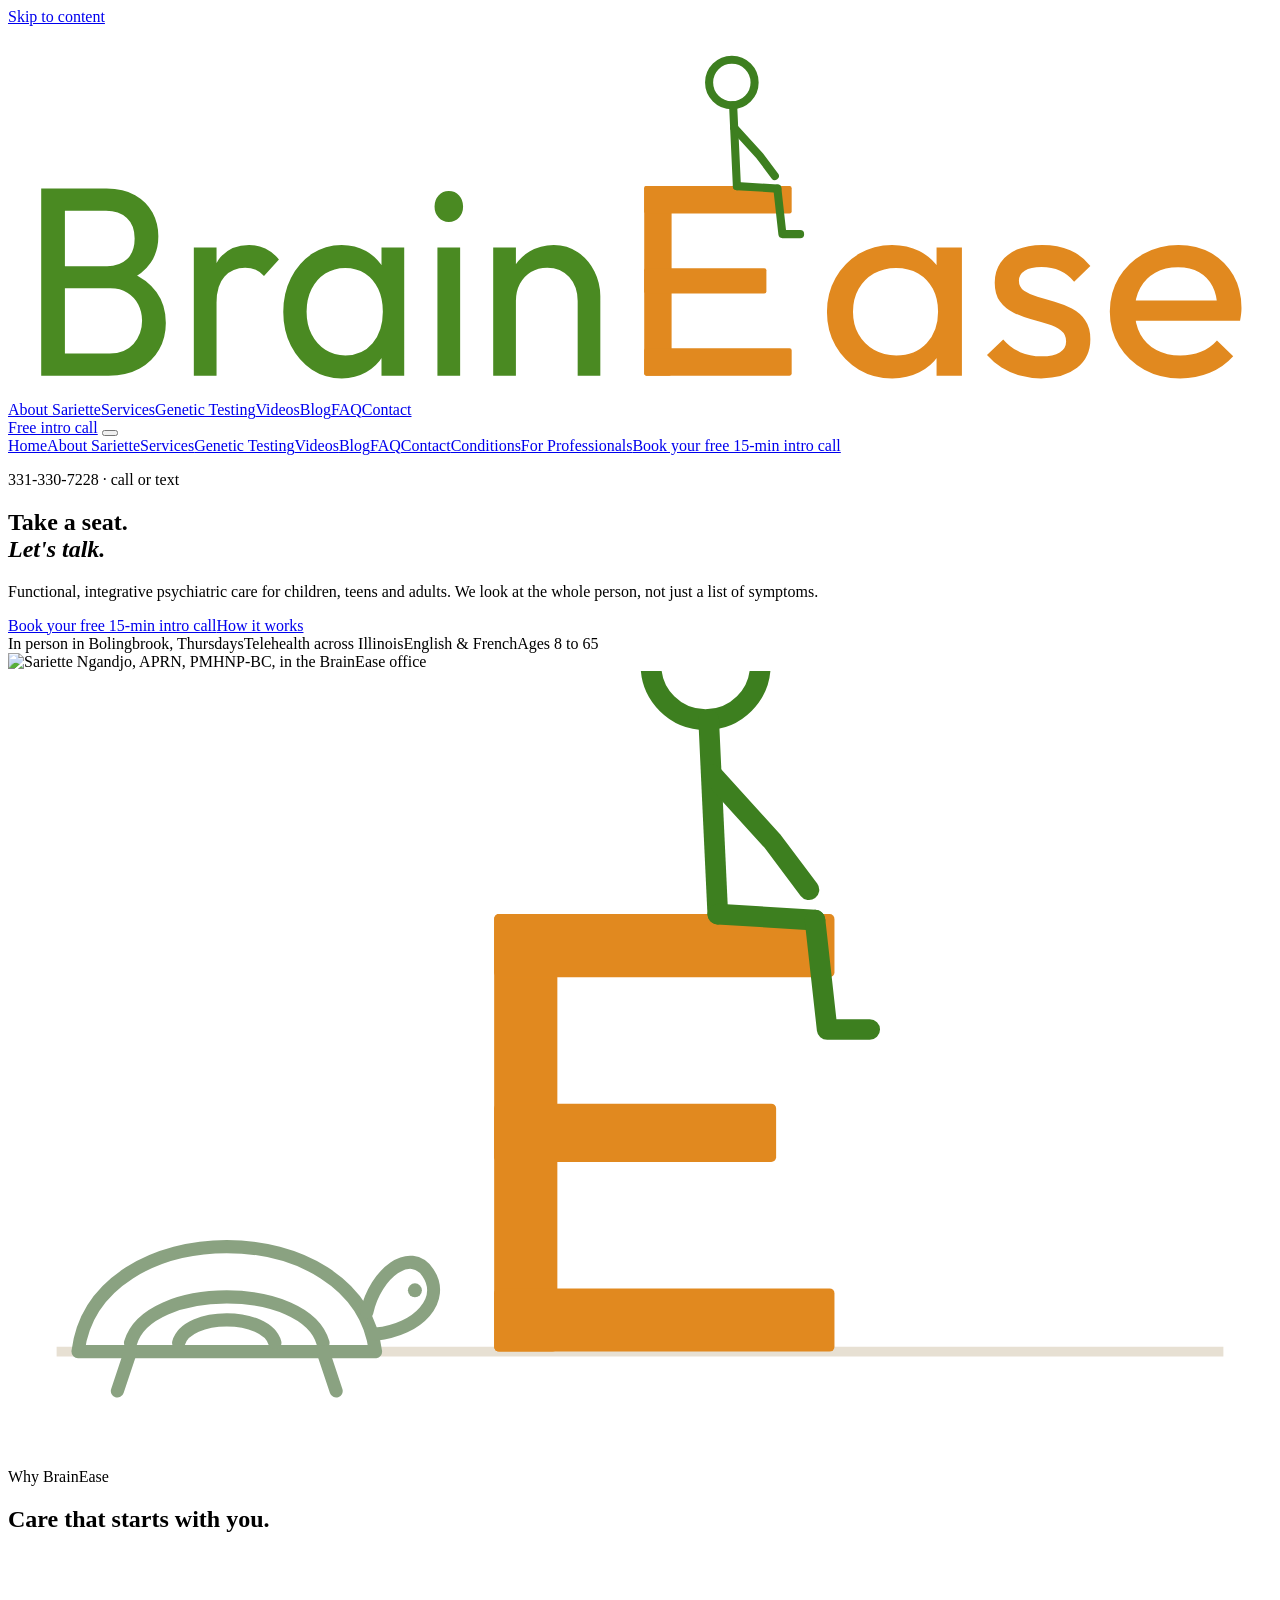
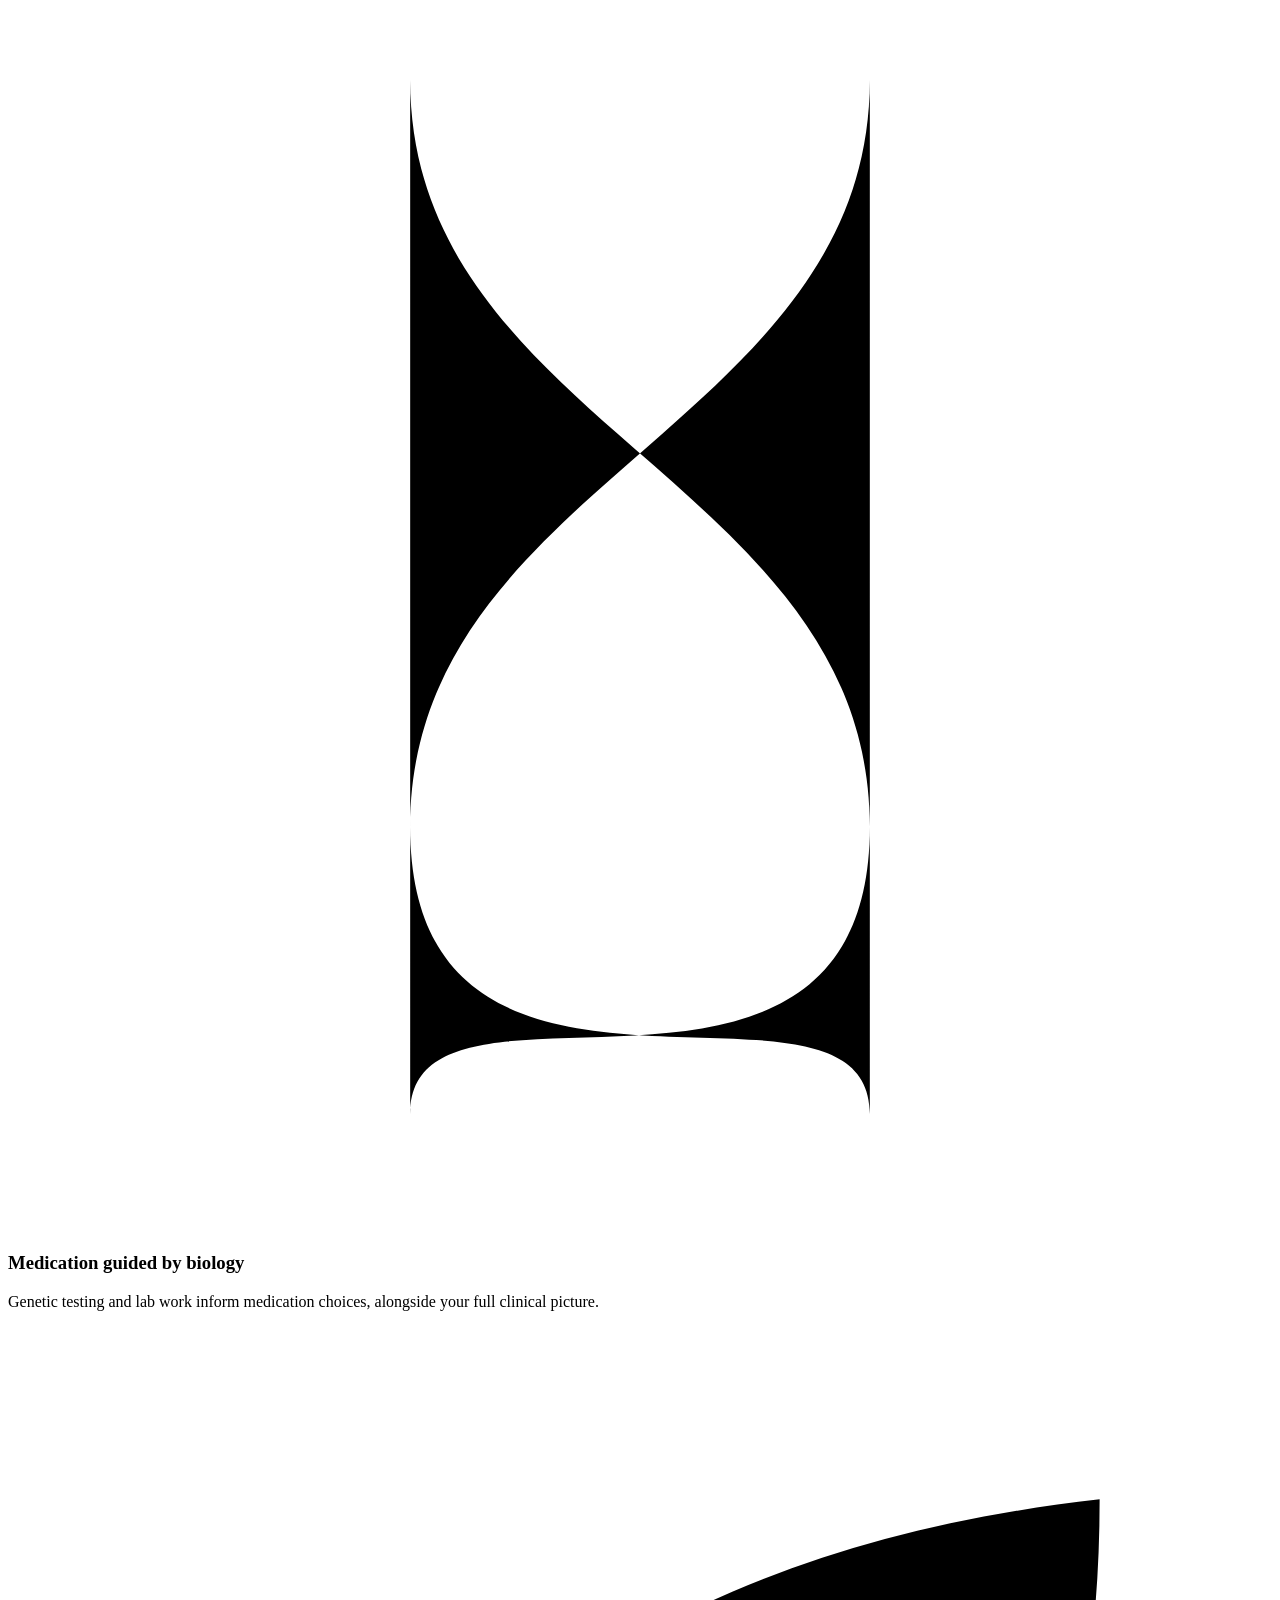
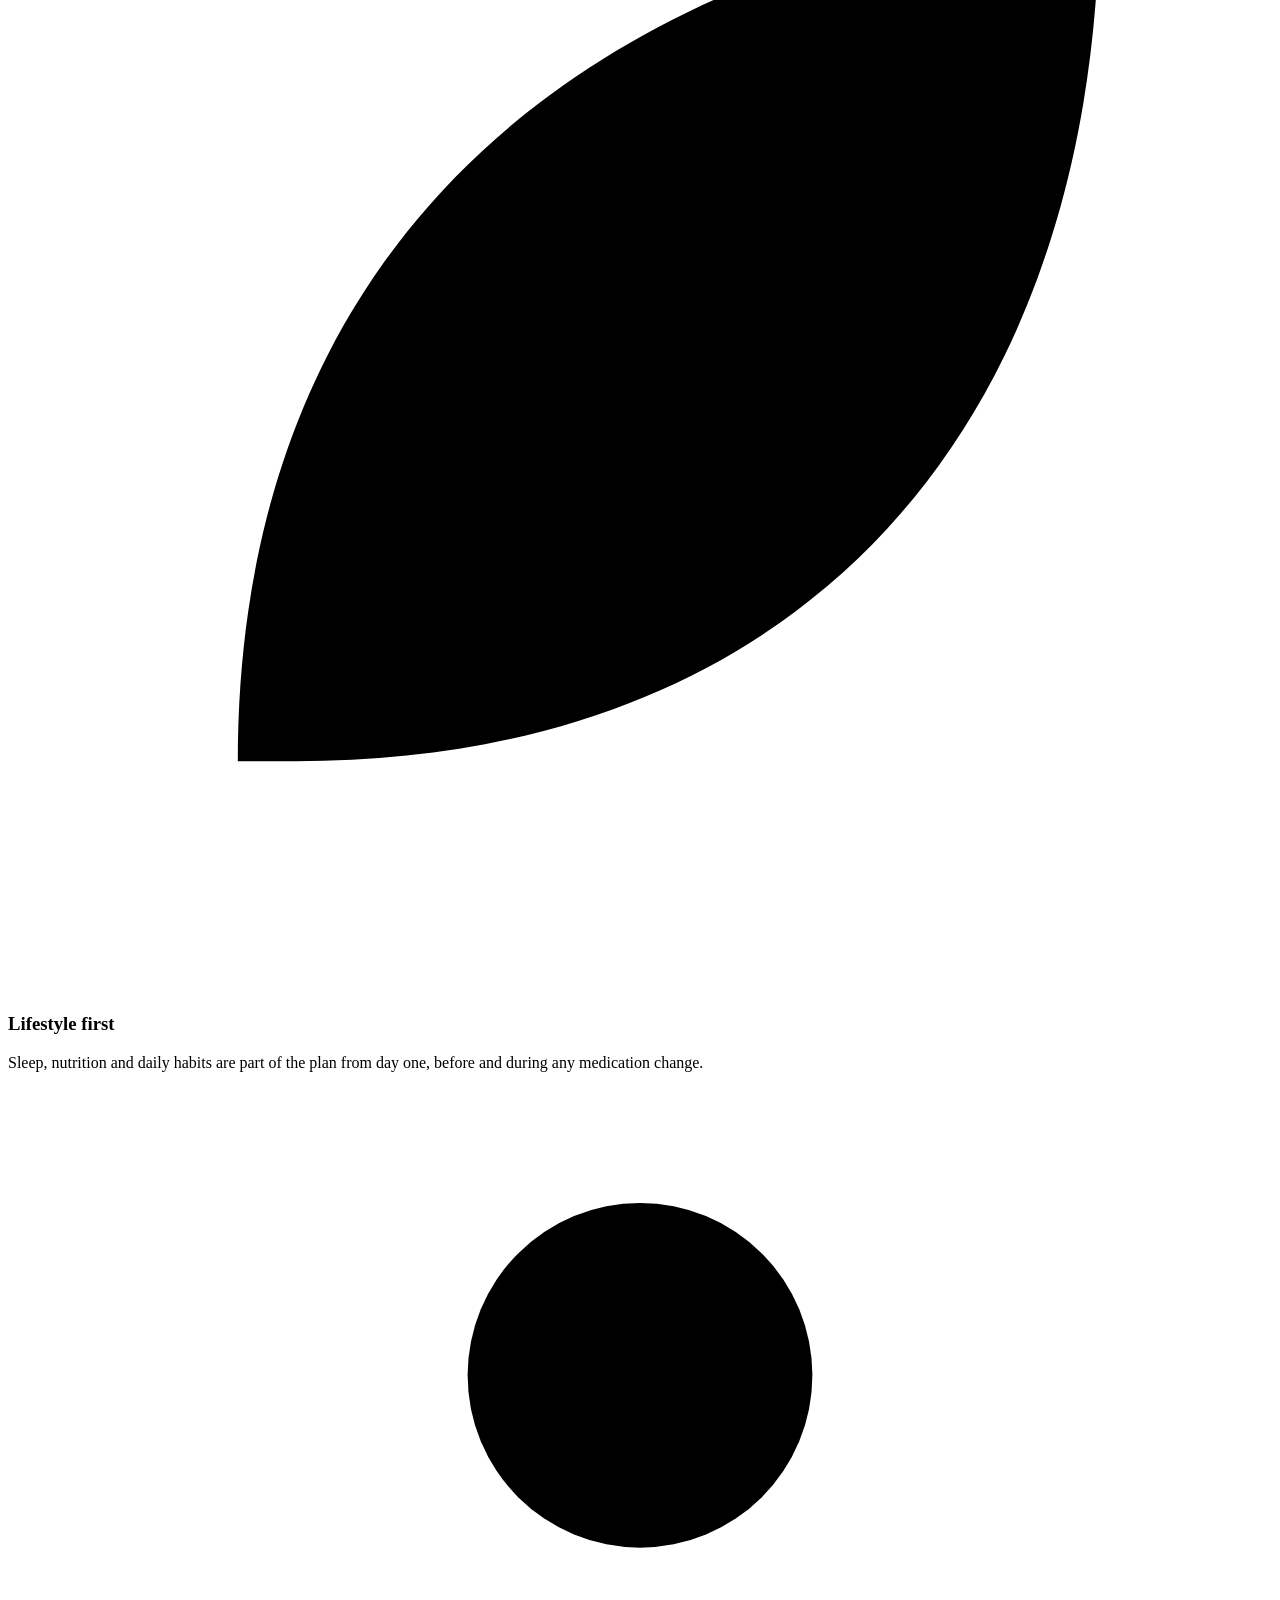
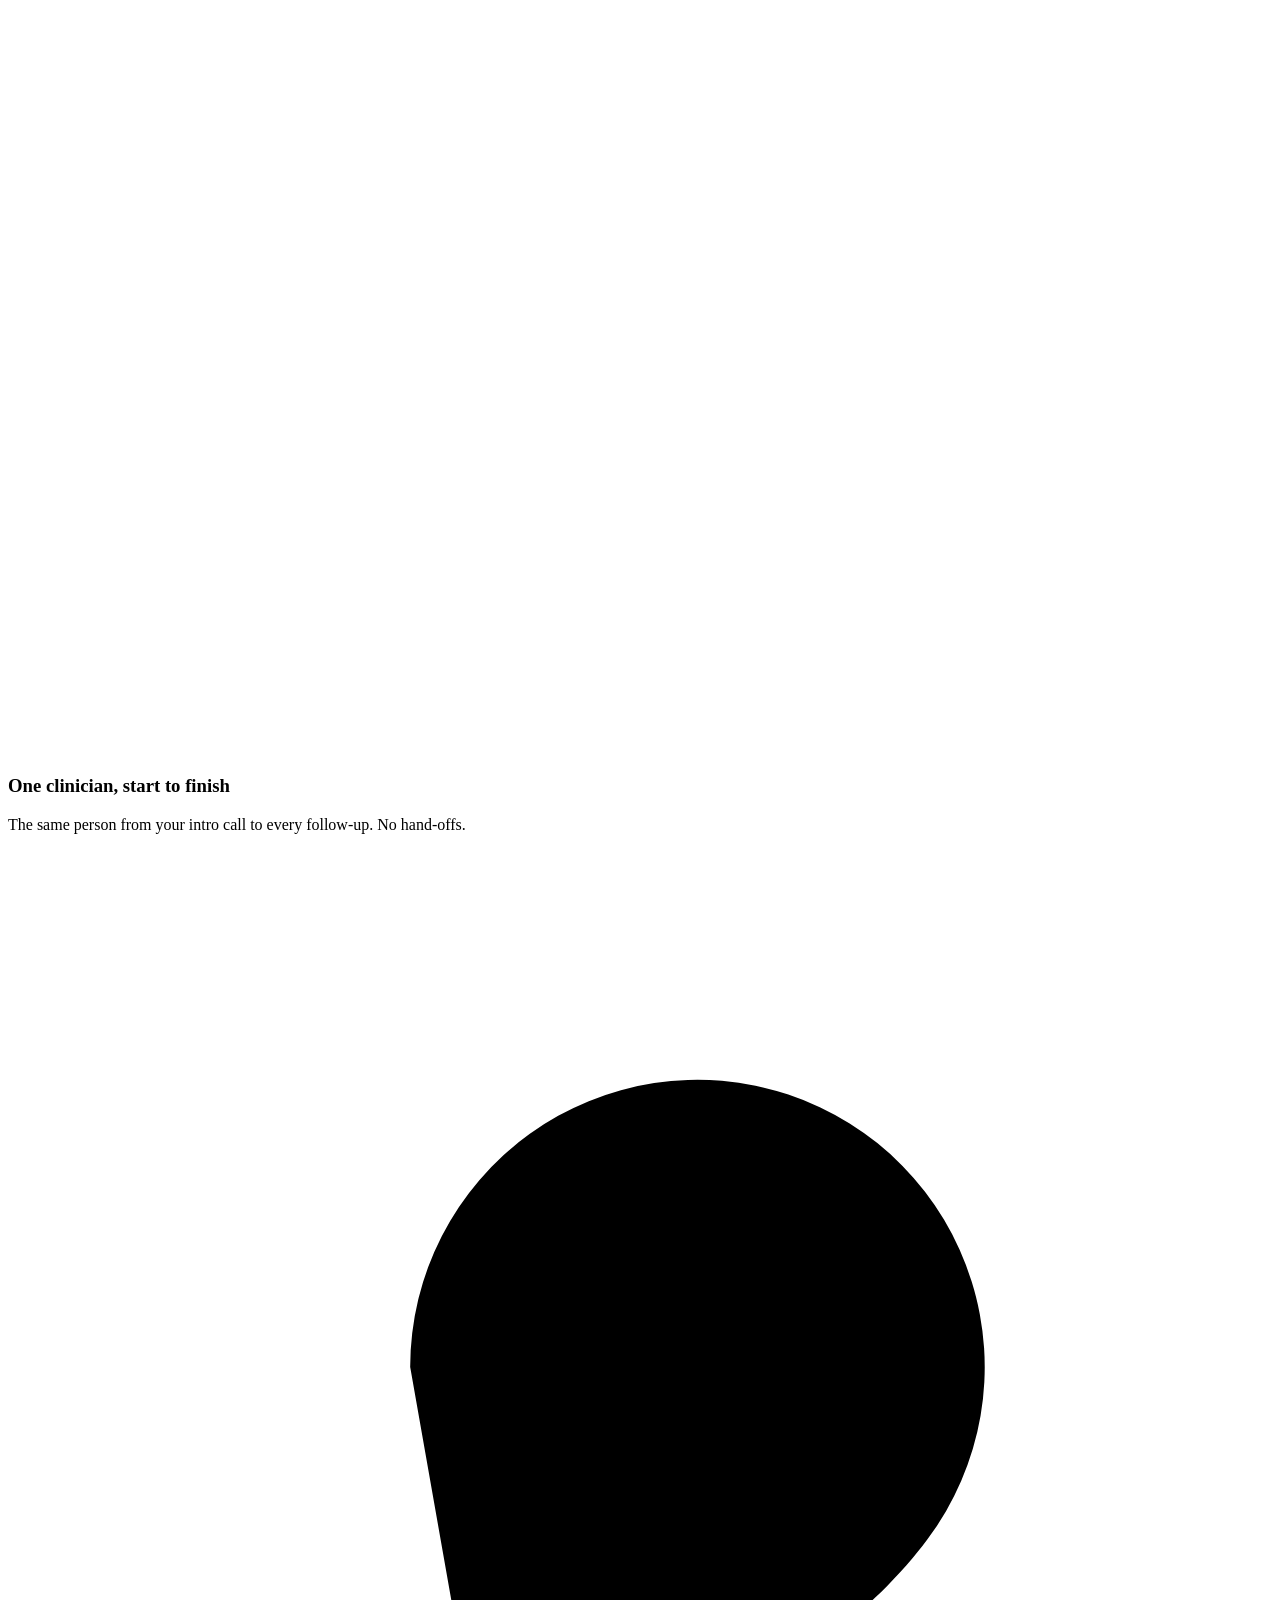
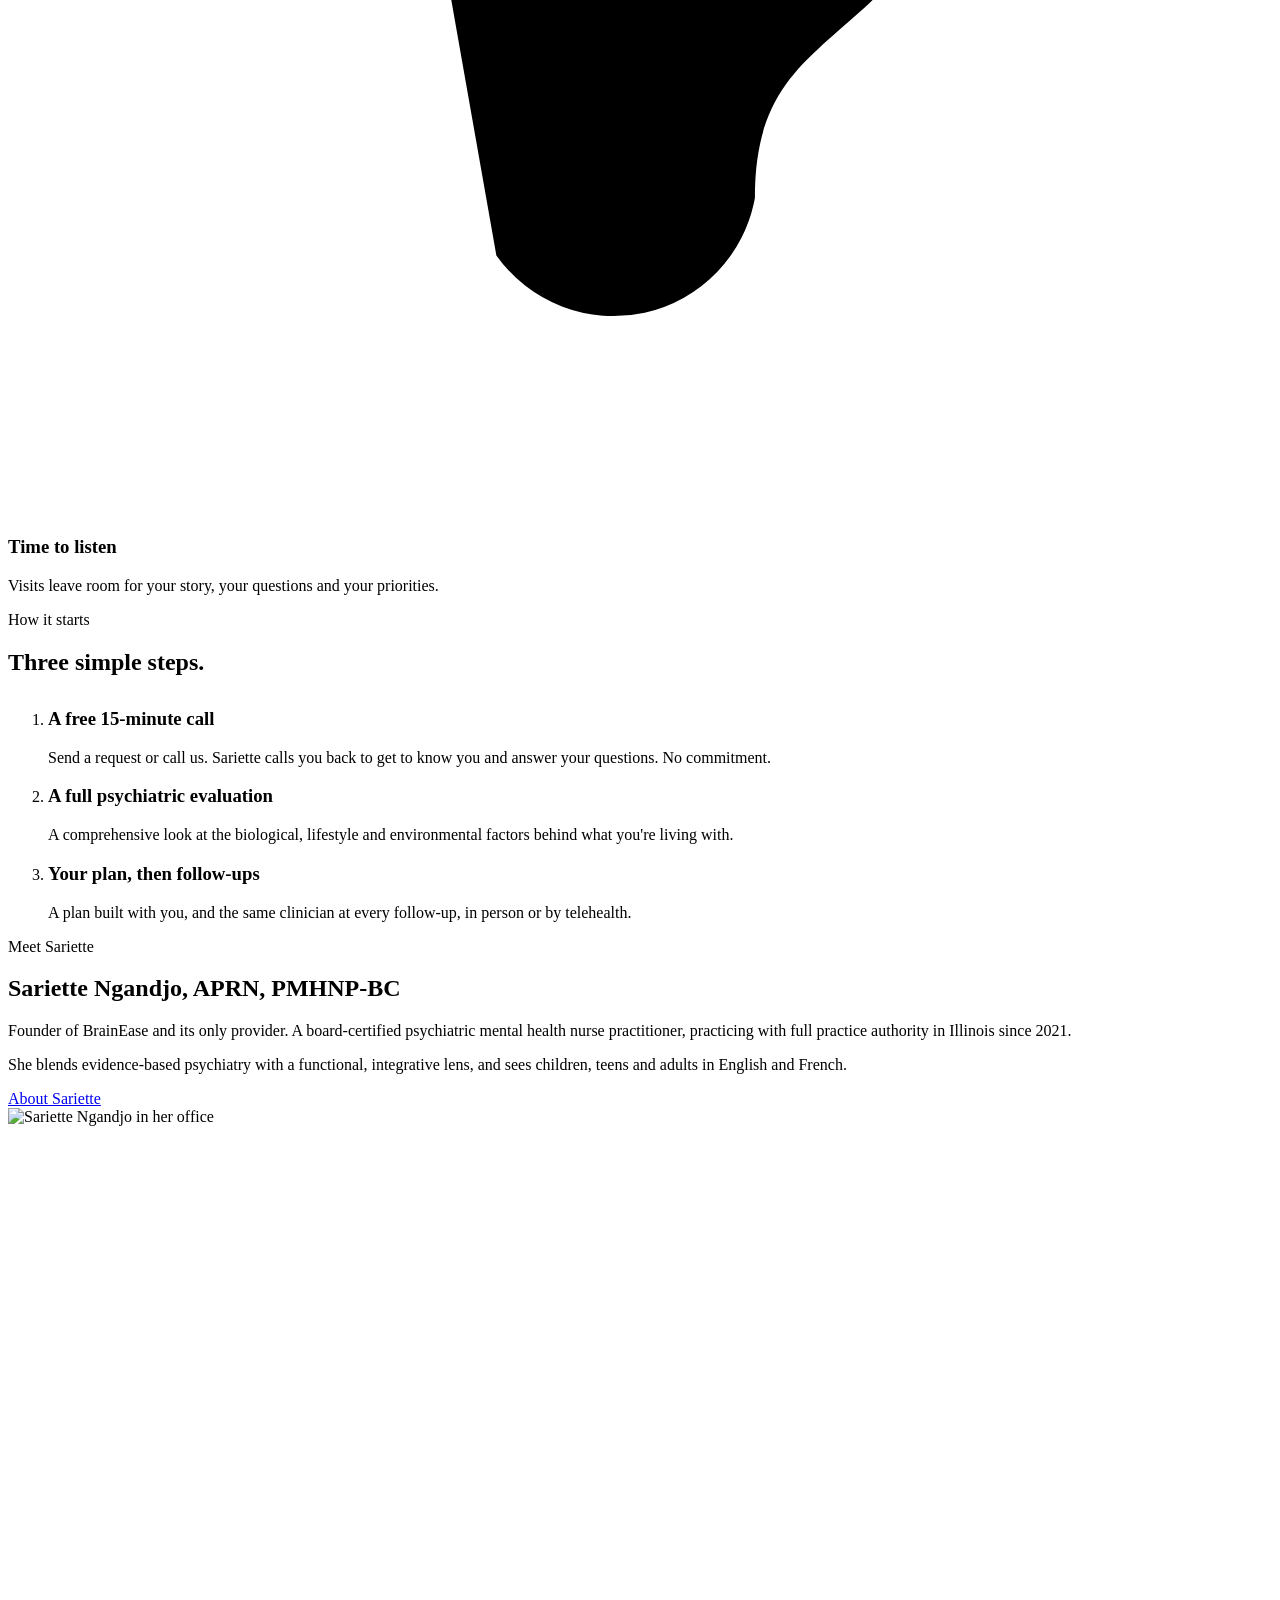
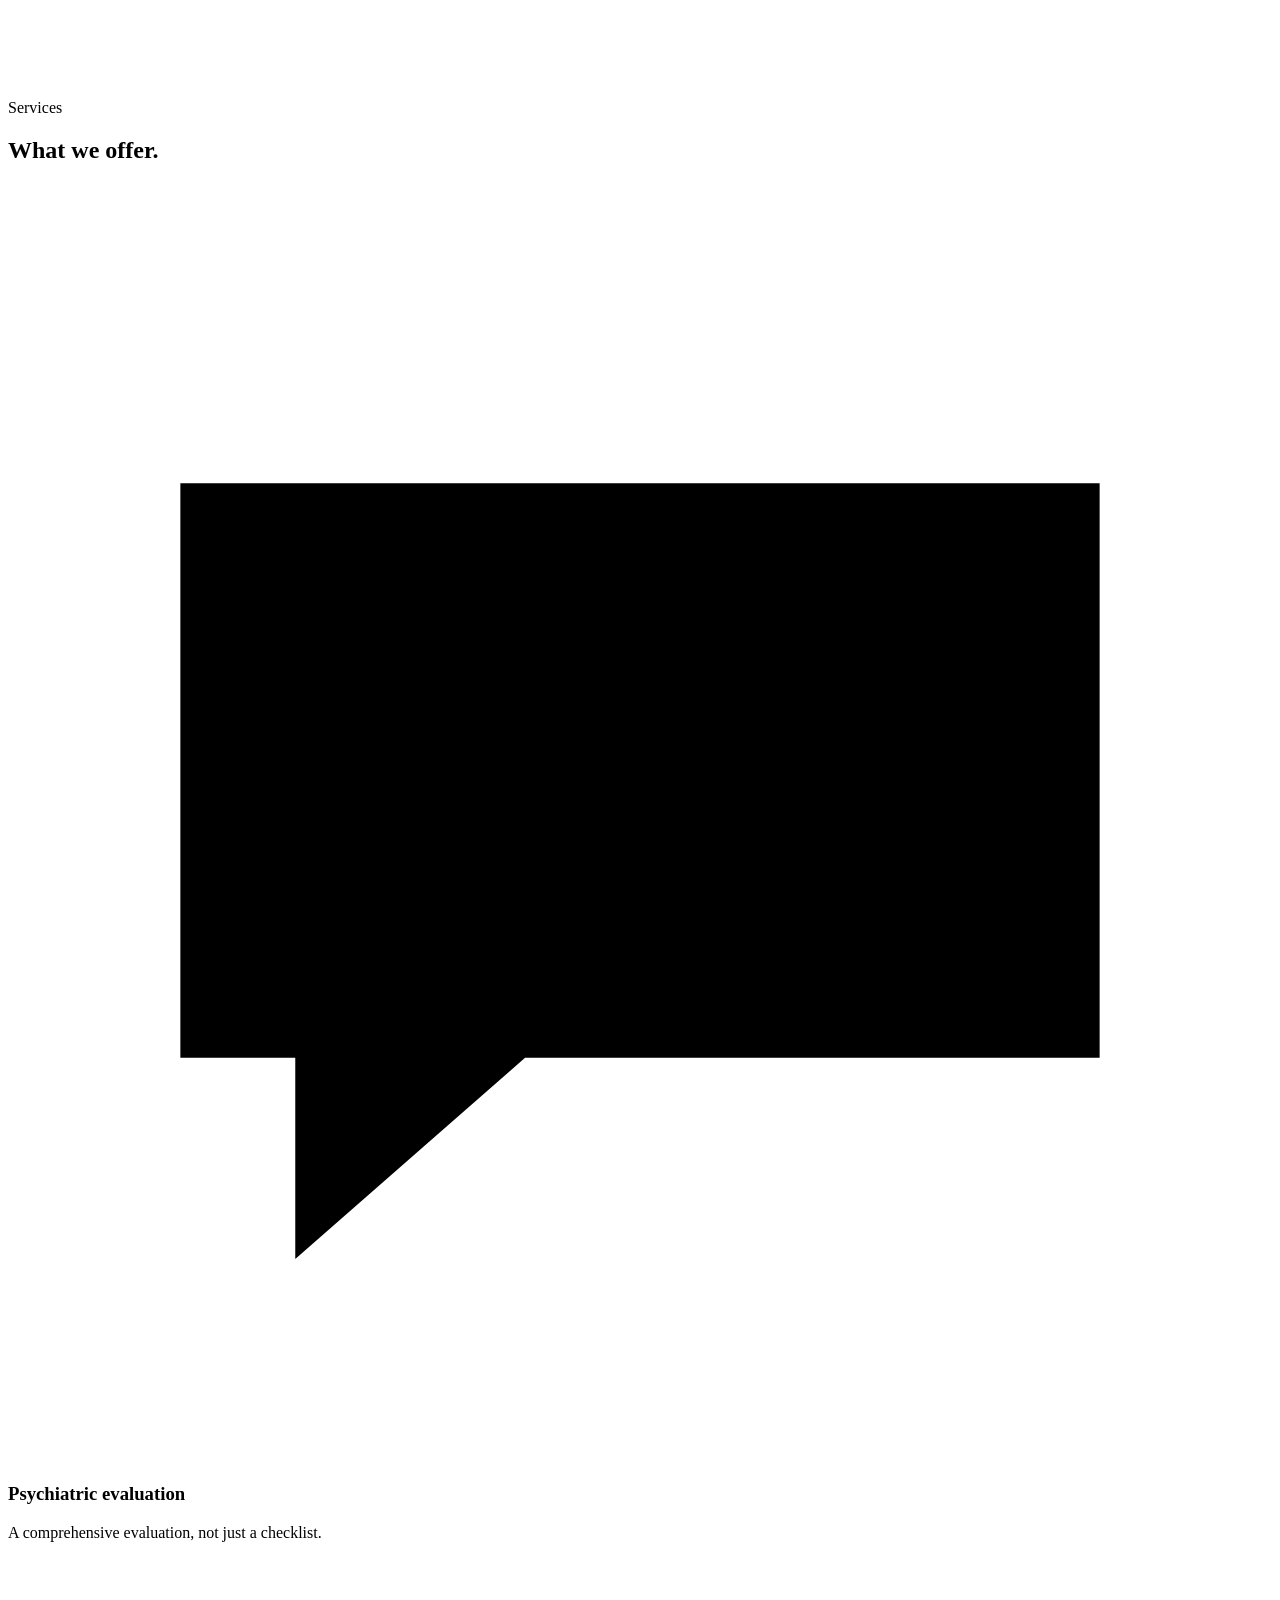
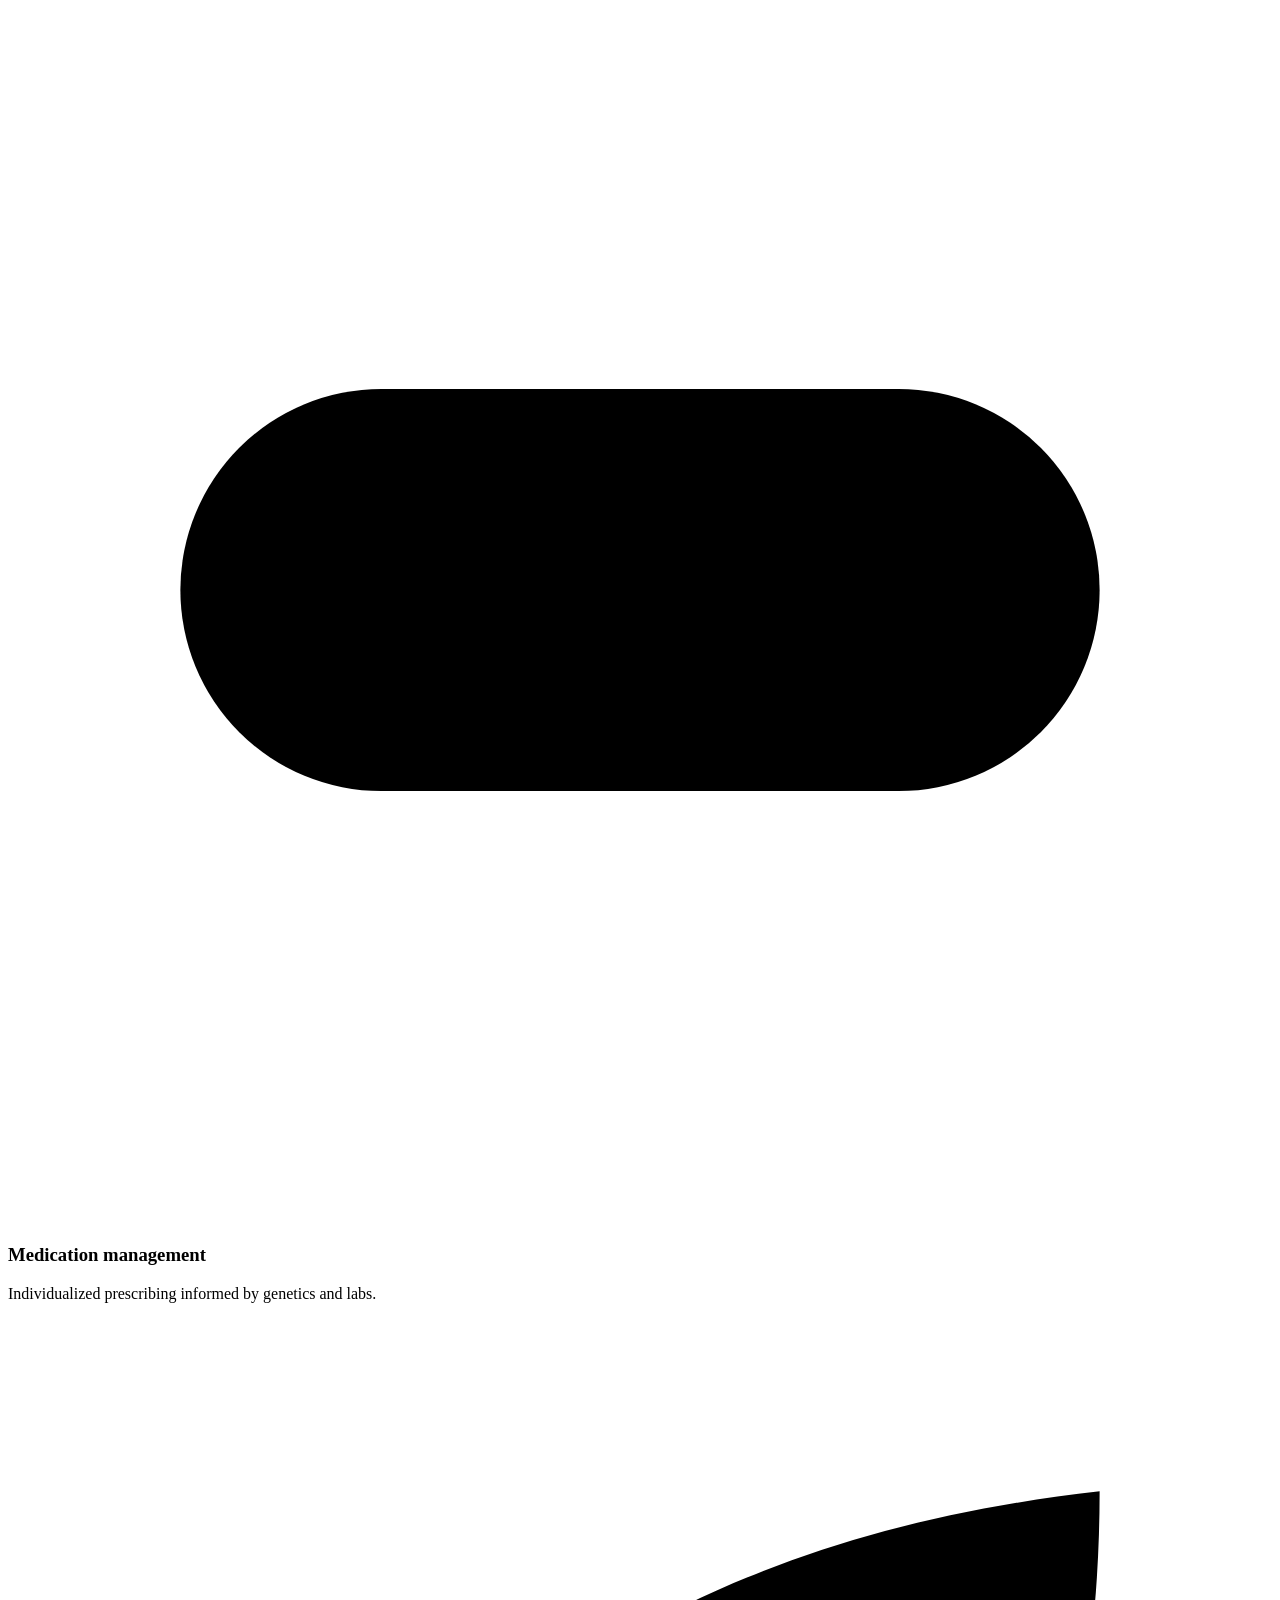
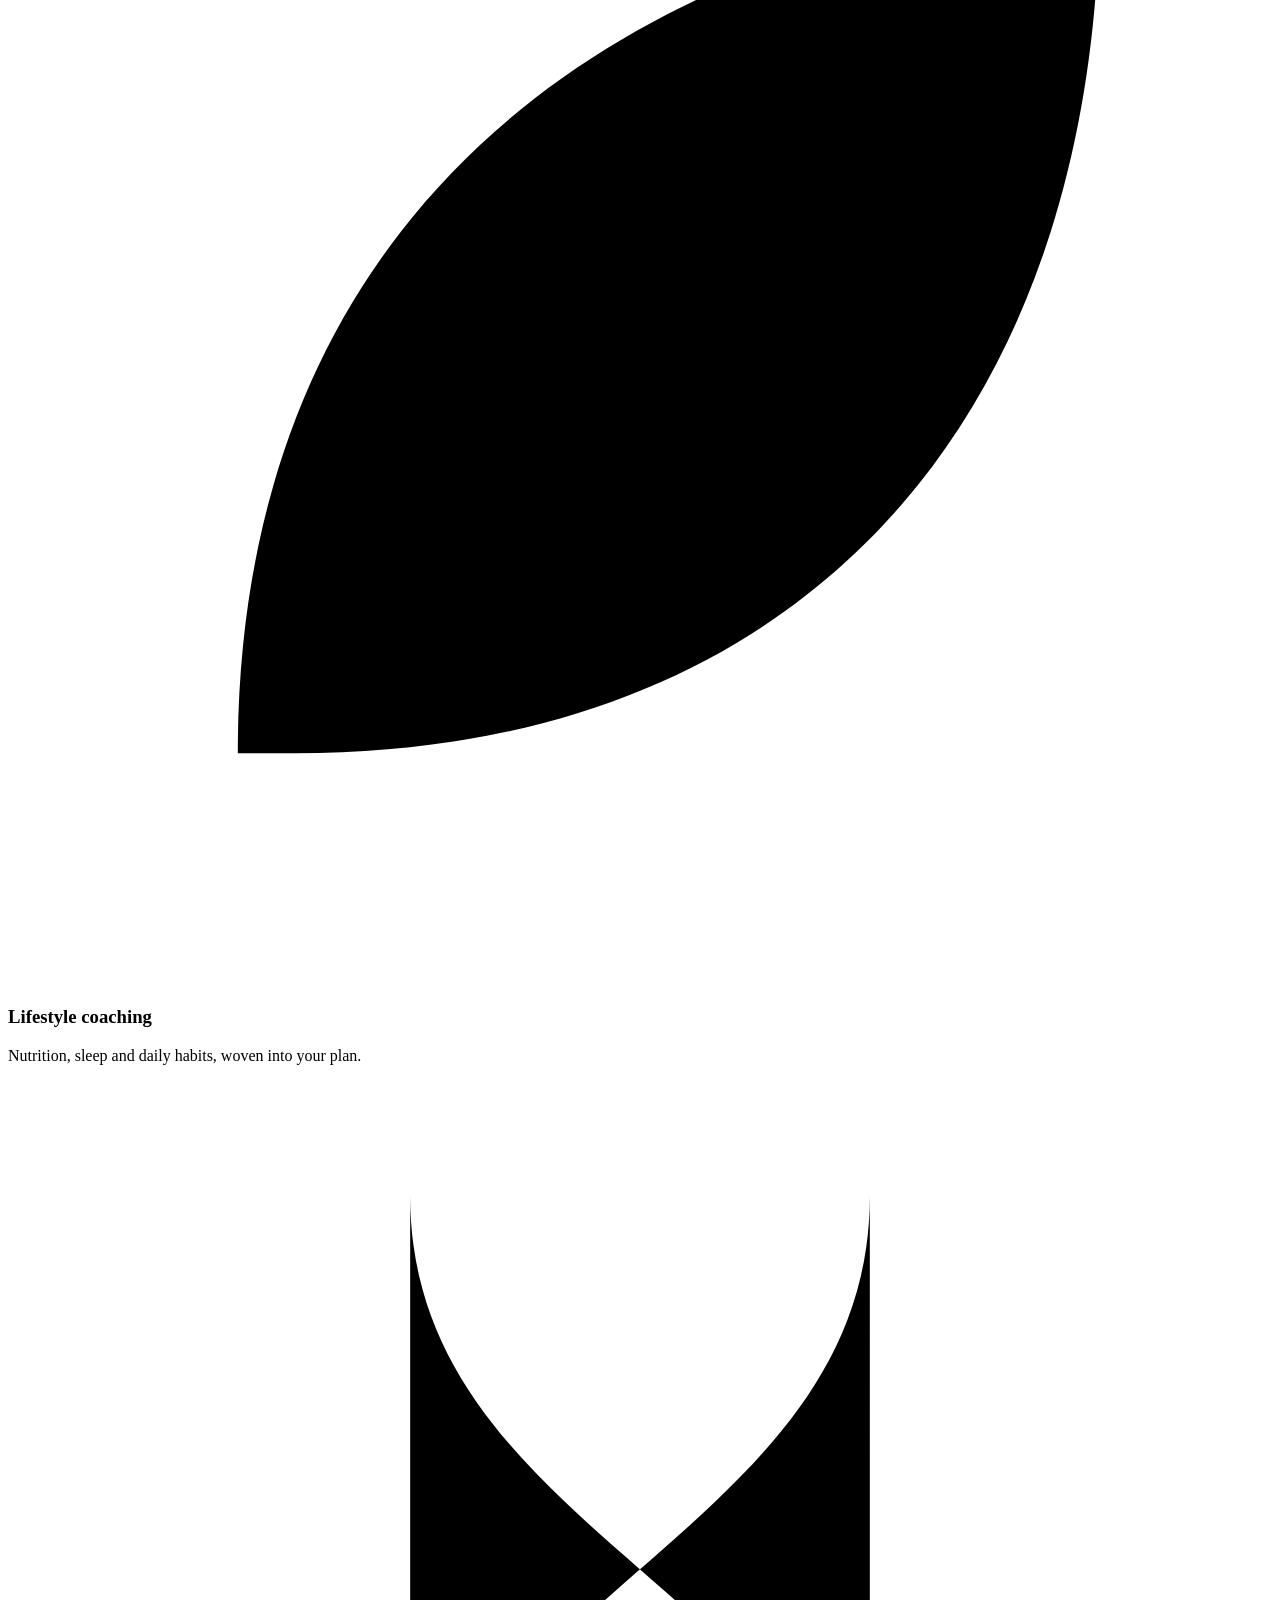
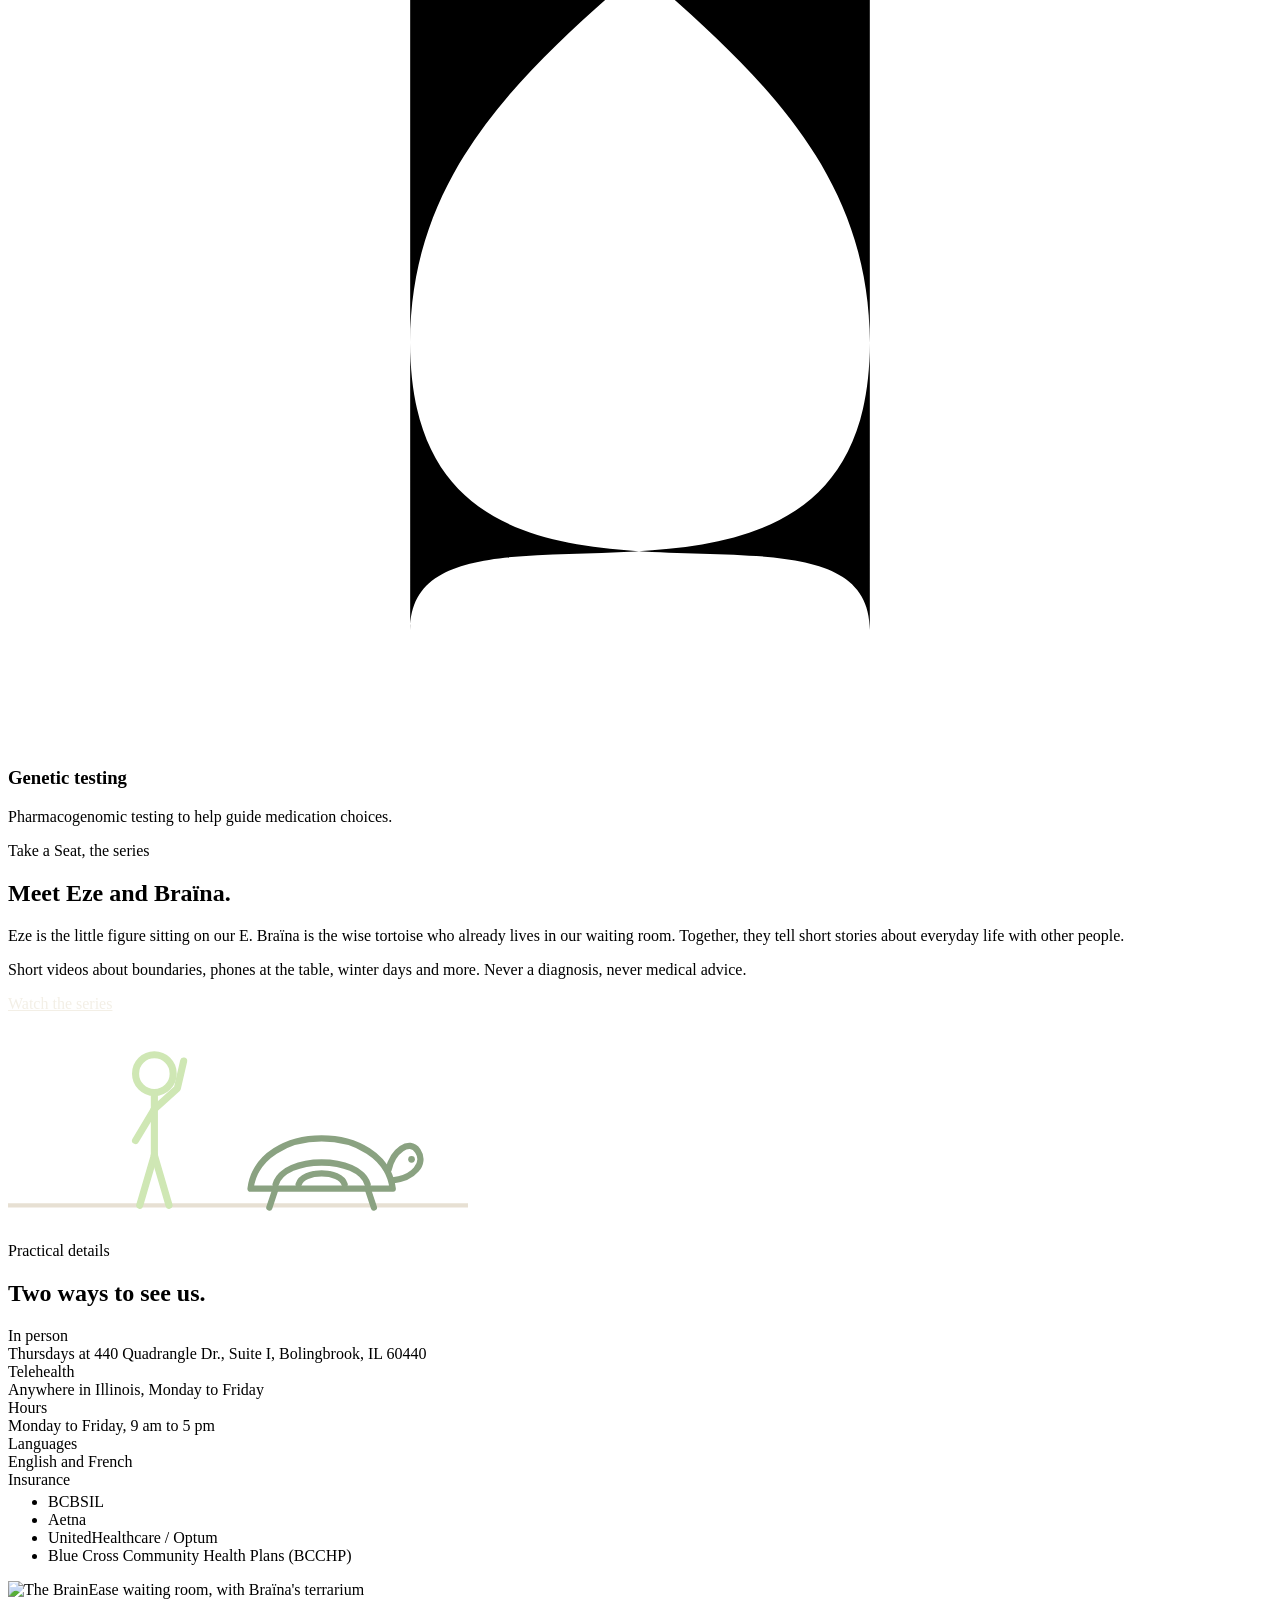
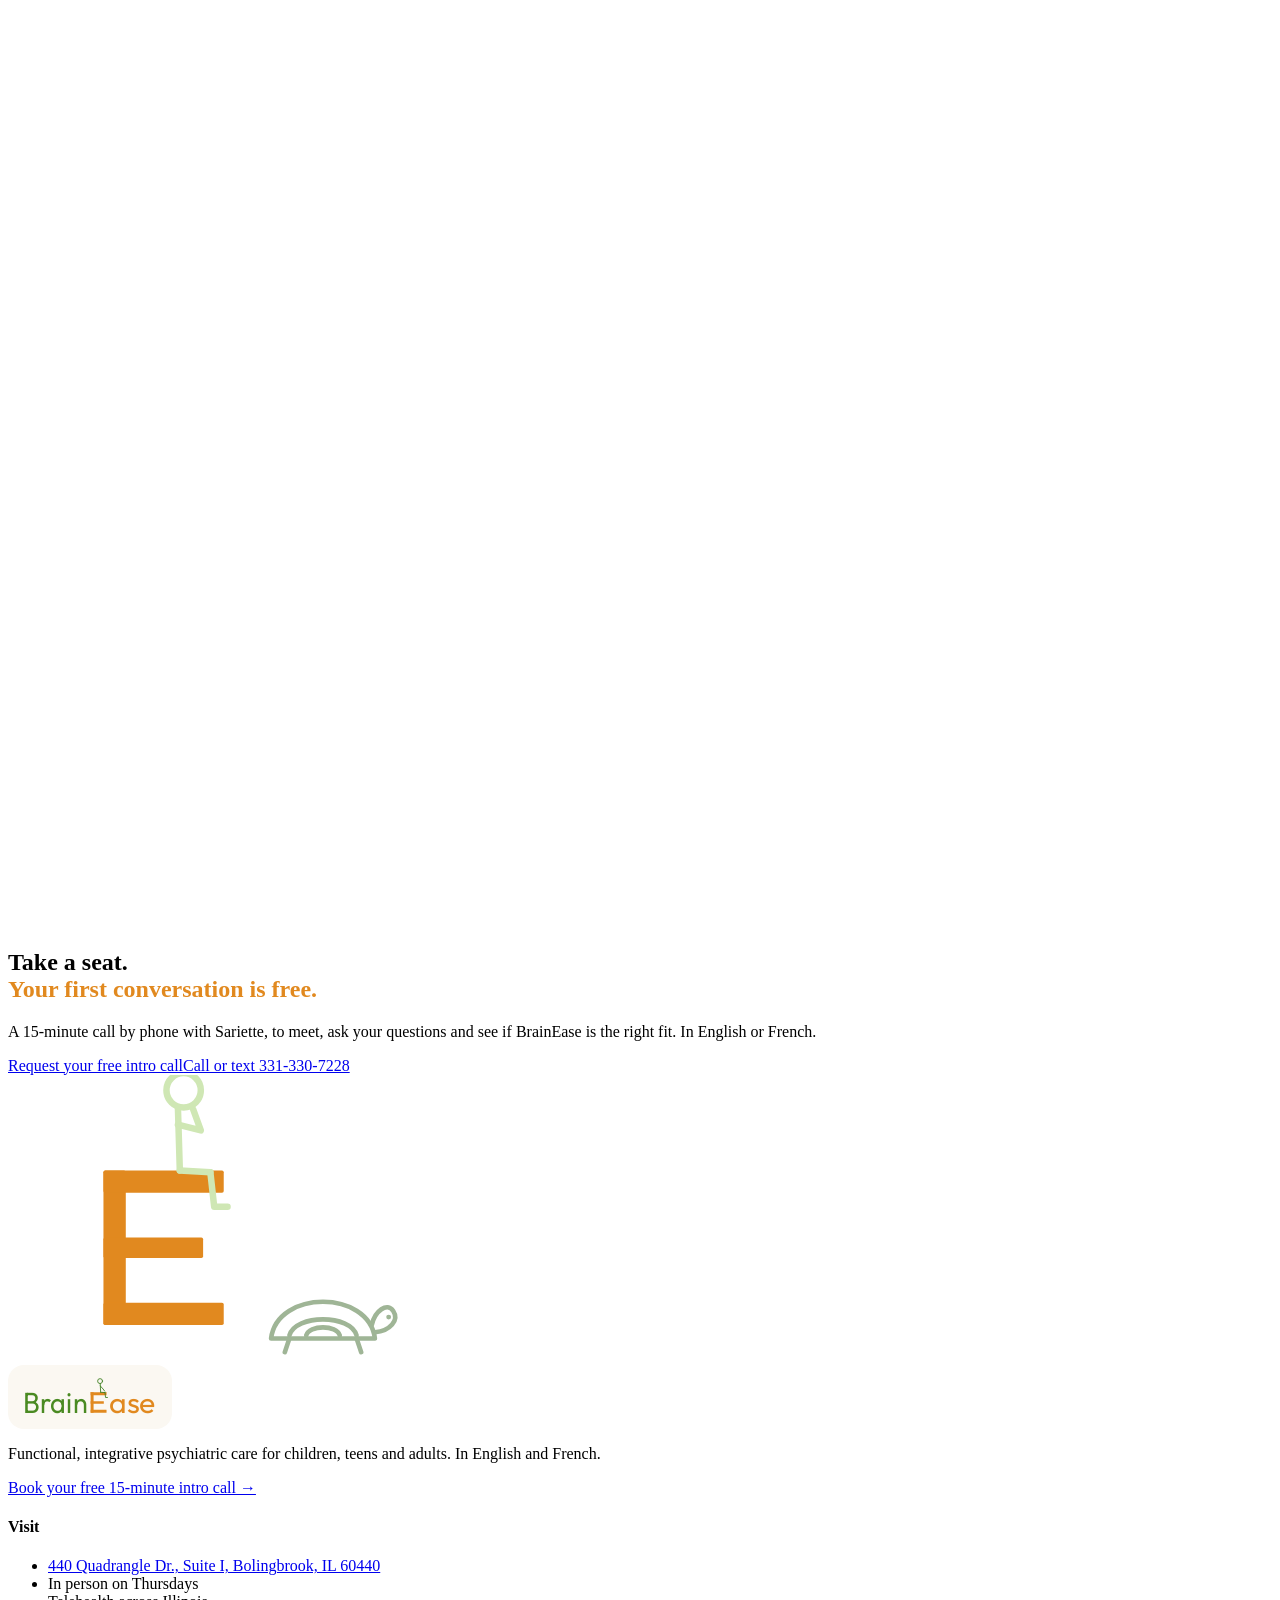
==== index.html @ 950fdecc "Add files via upload" ====
<!DOCTYPE html>
<html lang="en">
<head>
<meta charset="utf-8">
<meta name="viewport" content="width=device-width, initial-scale=1">
<title>BrainEase | Psychiatric care in Bolingbrook and telehealth across Illinois</title>
<meta name="description" content="Functional, integrative psychiatric care for children, teens and adults. In person in Bolingbrook on Thursdays, telehealth across Illinois, in English and French. Free 15-minute intro call.">
<link rel="canonical" href="https://braineasehealth.org/">
<meta property="og:type" content="website"><meta property="og:site_name" content="BrainEase">
<meta property="og:title" content="BrainEase | Psychiatric care in Bolingbrook and telehealth across Illinois"><meta property="og:description" content="Functional, integrative psychiatric care for children, teens and adults. In person in Bolingbrook on Thursdays, telehealth across Illinois, in English and French. Free 15-minute intro call.">
<meta property="og:url" content="https://braineasehealth.org/"><meta property="og:image" content="https://braineasehealth.org/img/sariette-sofa-orange.jpg">
<meta name="theme-color" content="#1c3a29">
<link rel="icon" href="assets/favicon.svg" type="image/svg+xml">
<link rel="preconnect" href="https://fonts.googleapis.com"><link rel="preconnect" href="https://fonts.gstatic.com" crossorigin>
<link href="https://fonts.googleapis.com/css2?family=Outfit:wght@300;400;500&family=Figtree:wght@400;500;600&display=swap" rel="stylesheet">
<link rel="stylesheet" href="assets/site.css">
<script type="application/ld+json">{"@context": "https://schema.org", "@type": "MedicalClinic", "name": "BrainEase PLLC", "url": "https://braineasehealth.org/", "slogan": "Your Partner in Mental Health Care", "telephone": "+1-331-330-7228", "email": "wecare@braineasehealth.org", "image": "https://braineasehealth.org/img/sariette-sofa-orange.jpg", "medicalSpecialty": "Psychiatric", "address": {"@type": "PostalAddress", "streetAddress": "440 Quadrangle Dr., Suite I", "addressLocality": "Bolingbrook", "addressRegion": "IL", "postalCode": "60440", "addressCountry": "US"}, "areaServed": {"@type": "State", "name": "Illinois"}, "availableLanguage": ["English", "French"], "openingHoursSpecification": [{"@type": "OpeningHoursSpecification", "dayOfWeek": ["Monday", "Tuesday", "Wednesday", "Thursday", "Friday"], "opens": "09:00", "closes": "17:00"}], "founder": {"@type": "Person", "name": "Sariette Ngandjo", "honorificSuffix": "APRN, PMHNP-BC", "jobTitle": "Psychiatric Mental Health Nurse Practitioner"}}</script>
</head>
<body>
<a class="skip" href="#main">Skip to content</a>
<header class="hd"><div class="wrap">
  <a class="brand" href="index.html" aria-label="BrainEase home"><svg class="ez " viewBox="0 -26 600 176" role="img" aria-label="BrainEase"><text x="6" y="140" font-family="Outfit,sans-serif" font-size="128" fill="#4a8a22" textLength="282" lengthAdjust="spacingAndGlyphs">Brain</text><g transform="translate(302 50) scale(1)" fill="#e1891f"><rect width="13" height="90" rx="1"/><rect width="70" height="13" rx="1"/><rect y="39" width="58" height="12" rx="1"/><rect y="77" width="70" height="13" rx="1"/></g><text x="384" y="140" font-family="Outfit,sans-serif" font-size="128" fill="#e1891f" textLength="206" lengthAdjust="spacingAndGlyphs">ase</text><g transform="translate(346 50) scale(1.2)"><g class="" fill="none" stroke="var(--ez,#3d7f1f)" stroke-width="3.2" stroke-linecap="round" stroke-linejoin="round"><circle class="d" cx="-2" cy="-41" r="9" pathLength="1" style="--d:0.30s"/><path class="d" d="M-1.5 -32 L0 0" pathLength="1" style="--d:0.58s"/><path class="d" d="M-1 -23 L9 -12 L15 -4" pathLength="1" style="--d:0.86s"/><path class="d" d="M0 0 L16 1" pathLength="1" style="--d:1.14s"/><g class="leg"><path class="d" d="M16 1 L18 19 L25 19" pathLength="1" style="--d:1.42s"/></g></g></g></svg></a>
  <nav class="nav" aria-label="Main"><a href="about.html">About Sariette</a><a href="services.html">Services</a><a href="genetic-testing.html">Genetic Testing</a><a href="videos.html">Videos</a><a href="blog/index.html">Blog</a><a href="faq.html">FAQ</a><a href="contact.html">Contact</a></nav>
  <a class="btn sm" href="contact.html#request" data-eze="book">Free intro call</a>
  <button class="burger" type="button" aria-label="Menu" aria-expanded="false" aria-controls="drawer"><span></span></button>
</div></header>
<nav class="drawer" id="drawer" aria-label="Mobile"><a href="index.html">Home</a><a href="about.html">About Sariette</a><a href="services.html">Services</a><a href="genetic-testing.html">Genetic Testing</a><a href="videos.html">Videos</a><a href="blog/index.html">Blog</a><a href="faq.html">FAQ</a><a href="contact.html">Contact</a><a href="conditions.html">Conditions</a><a href="for-professionals.html">For Professionals</a><a class="btn" href="contact.html#request" data-eze="book">Book your free 15-min intro call</a><p class="small"><span data-cfg="phone">331-330-7228</span> · call or text</p></nav>
<main id="main">
<section class="hero"><div class="wrap grid2">
  <div class="stack">
    <h1>Take a seat.<br><em>Let's talk.</em></h1>
    <p class="lead">Functional, integrative psychiatric care for children, teens and adults. We look at the whole person, not just a list of symptoms.</p>
    <div class="btns"><a class="btn" href="contact.html#request" data-eze="book">Book your free 15-min intro call</a><a class="btn ghost" href="#how">How it works</a></div>
    <div class="facts"><span class="chip">In person in Bolingbrook, Thursdays</span><span class="chip">Telehealth across Illinois</span><span class="chip">English &amp; French</span><span class="chip">Ages 8 to 65</span></div>
  </div>
  <div class="hero-pic"><div class="photo"><picture><source srcset="img/sariette-sofa-orange.webp" type="image/webp"><img src="img/sariette-sofa-orange.jpg" alt="Sariette Ngandjo, APRN, PMHNP-BC, in the BrainEase office" width="787" height="1400" loading="eager" decoding="async" style="object-position:50% 26%"></picture></div>
    <div class="ezb"><svg class="ez" viewBox="-120 -110 260 160" aria-hidden="true"><path d="M-110 30 H130" stroke="#e7e0d3" stroke-width="2"/><g transform="translate(-20 -60) scale(1)" fill="#e1891f"><rect width="13" height="90" rx="1"/><rect width="70" height="13" rx="1"/><rect y="39" width="58" height="12" rx="1"/><rect y="77" width="70" height="13" rx="1"/></g><g transform="translate(26 -60) scale(1.25)"><g class="br" fill="none" stroke="var(--ez,#3d7f1f)" stroke-width="3.4" stroke-linecap="round" stroke-linejoin="round"><circle class="d" cx="-2" cy="-41" r="9" pathLength="1" style="--d:0.20s"/><path class="d" d="M-1.5 -32 L0 0" pathLength="1" style="--d:0.40s"/><path class="d" d="M-1 -23 L9 -12 L15 -4" pathLength="1" style="--d:0.60s"/><path class="d" d="M0 0 L16 1" pathLength="1" style="--d:0.80s"/><g class="leg"><path class="d" d="M16 1 L18 19 L25 19" pathLength="1" style="--d:1.00s"/></g></g></g><g transform="translate(-75 30) scale(.9)"><g fill="none" stroke="#8aa281" stroke-width="3" stroke-linecap="round" stroke-linejoin="round"><path class="d" pathLength="1" style="--d:1.10s" d="M-34 0 C-30 -32 30 -32 34 0 Z"/><path class="d" pathLength="1" style="--d:1.40s" d="M-22 -2 C-18 -16 18 -16 22 -2 M-11 -2 C-9 -9 9 -9 11 -2"/><path class="d" pathLength="1" style="--d:1.60s" d="M34 -4 C44 -5 50 -12 46 -18 C42 -24 34 -18 32 -9"/><path class="d" pathLength="1" style="--d:1.70s" d="M-22 0 L-25 9 M22 0 L25 9"/></g><circle cx="43" cy="-14" r="1.6" fill="#8aa281"/></g></svg></div></div>
</div></section>

<section class="band sand tight"><div class="wrap">
  <div class="stack reveal"><p class="kicker">Why BrainEase</p><h2>Care that starts with you.</h2></div>
  <div class="cards c4" style="margin-top:32px">
    <div class="card reveal"><svg class="ic" viewBox="0 0 44 44" aria-hidden="true"><path d="M14 4c0 12 16 14 16 26s-16 4-16 10M30 4c0 12-16 14-16 26s16 4 16 10M16 12h12M16 32h12"/></svg><h3>Medication guided by biology</h3><p>Genetic testing and lab work inform medication choices, alongside your full clinical picture.</p></div>
    <div class="card reveal"><svg class="ic" viewBox="0 0 44 44" aria-hidden="true"><path d="M8 36C8 18 20 8 38 6c0 18-10 30-28 30M8 36l16-16"/></svg><h3>Lifestyle first</h3><p>Sleep, nutrition and daily habits are part of the plan from day one, before and during any medication change.</p></div>
    <div class="card reveal"><svg class="ic" viewBox="0 0 44 44" aria-hidden="true"><circle cx="22" cy="10" r="6"/><path d="M22 16v14M22 30l-7 10M22 30l7 10M12 22h20"/></svg><h3>One clinician, start to finish</h3><p>The same person from your intro call to every follow-up. No hand-offs.</p></div>
    <div class="card reveal"><svg class="ic" viewBox="0 0 44 44" aria-hidden="true"><path d="M14 18a10 10 0 1 1 18 6c-3 4-6 4-6 9a5 5 0 0 1-9 2M20 18a3 3 0 0 1 6 0c0 3-3 4-3 6"/></svg><h3>Time to listen</h3><p>Visits leave room for your story, your questions and your priorities.</p></div>
  </div>
</div></section>

<section class="band" id="how"><div class="wrap">
  <div class="stack reveal"><p class="kicker">How it starts</p><h2>Three simple steps.</h2></div>
  <ol class="steps" style="margin-top:32px">
    <li class="reveal"><h3>A free 15-minute call</h3><p>Send a request or call us. Sariette calls you back to get to know you and answer your questions. No commitment.</p></li>
    <li class="reveal"><h3>A full psychiatric evaluation</h3><p>A comprehensive look at the biological, lifestyle and environmental factors behind what you're living with.</p></li>
    <li class="reveal"><h3>Your plan, then follow-ups</h3><p>A plan built with you, and the same clinician at every follow-up, in person or by telehealth.</p></li>
  </ol>
</div></section>

<section class="band sand"><div class="wrap grid2 rev">
  <div class="stack reveal"><p class="kicker">Meet Sariette</p><h2>Sariette Ngandjo, APRN, PMHNP-BC</h2>
    <p class="lead">Founder of BrainEase and its only provider. A board-certified psychiatric mental health nurse practitioner, practicing with full practice authority in Illinois since 2021.</p>
    <p>She blends evidence-based psychiatry with a functional, integrative lens, and sees children, teens and adults in English and French.</p>
    <a class="btn ghost" href="about.html">About Sariette</a></div>
  <div class="reveal" style="max-width:460px;width:100%;justify-self:center"><div class="photo" style="aspect-ratio:4/5"><picture><source srcset="img/sariette-chair.webp" type="image/webp"><img src="img/sariette-chair.jpg" alt="Sariette Ngandjo in her office" width="787" height="1400" loading="lazy" decoding="async" style="object-position:50% 22%"></picture></div></div>
</div></section>

<section class="band"><div class="wrap">
  <div class="stack reveal"><p class="kicker">Services</p><h2>What we offer.</h2></div>
  <div class="cards c4" style="margin-top:32px">
    <a class="card reveal" href="services.html#evaluation" style="text-decoration:none;color:inherit"><svg class="ic" viewBox="0 0 44 44" aria-hidden="true"><path d="M6 10h32v20H18l-8 7v-7H6z"/></svg><h3>Psychiatric evaluation</h3><p>A comprehensive evaluation, not just a checklist.</p></a>
    <a class="card reveal" href="services.html#medication" style="text-decoration:none;color:inherit"><svg class="ic" viewBox="0 0 44 44" aria-hidden="true"><rect x="6" y="15" width="32" height="14" rx="7"/><path d="M22 15v14"/></svg><h3>Medication management</h3><p>Individualized prescribing informed by genetics and labs.</p></a>
    <a class="card reveal" href="services.html#lifestyle" style="text-decoration:none;color:inherit"><svg class="ic" viewBox="0 0 44 44" aria-hidden="true"><path d="M8 36C8 18 20 8 38 6c0 18-10 30-28 30M8 36l16-16"/></svg><h3>Lifestyle coaching</h3><p>Nutrition, sleep and daily habits, woven into your plan.</p></a>
    <a class="card reveal" href="genetic-testing.html" style="text-decoration:none;color:inherit"><svg class="ic" viewBox="0 0 44 44" aria-hidden="true"><path d="M14 4c0 12 16 14 16 26s-16 4-16 10M30 4c0 12-16 14-16 26s16 4 16 10M16 12h12M16 32h12"/></svg><h3>Genetic testing</h3><p>Pharmacogenomic testing to help guide medication choices.</p></a>
  </div>
</div></section>

<section class="band deep"><div class="wrap grid2">
  <div class="stack reveal"><p class="kicker">Take a Seat, the series</p><h2>Meet Eze and Braïna.</h2>
    <p class="lead">Eze is the little figure sitting on our E. Braïna is the wise tortoise who already lives in our waiting room. Together, they tell short stories about everyday life with other people.</p>
    <p>Short videos about boundaries, phones at the table, winter days and more. Never a diagnosis, never medical advice.</p>
    <a class="btn ghost" href="videos.html" style="color:#f3efe6">Watch the series</a></div>
  <div style="--ez:#cfe7b4;max-width:460px;width:100%;justify-self:center"><svg class="ez" viewBox="-110 -80 220 100" aria-hidden="true"><path d="M-110 12 H110" stroke="#e7e0d3" stroke-width="2"/><g transform="translate(-40 12)"><g class="" fill="none" stroke="var(--ez,#3d7f1f)" stroke-width="3.4" stroke-linecap="round" stroke-linejoin="round"><circle class="d" cx="0" cy="-63" r="9" pathLength="1" style="--d:0.10s"/><path class="d" d="M0 -54 L0 -24" pathLength="1" style="--d:0.30s"/><path class="d" d="M0 -24 L-7 0" pathLength="1" style="--d:0.50s"/><path class="d" d="M0 -24 L7 0" pathLength="1" style="--d:0.70s"/><path class="d" d="M0 -46 L-9 -31" pathLength="1" style="--d:0.90s"/><g class="wv"><path class="d" d="M0 -46 L11 -56 L14 -69" pathLength="1" style="--d:1.10s"/></g></g></g><g transform="translate(40 4)"><g fill="none" stroke="#8aa281" stroke-width="3" stroke-linecap="round" stroke-linejoin="round"><path class="d" pathLength="1" style="--d:0.80s" d="M-34 0 C-30 -32 30 -32 34 0 Z"/><path class="d" pathLength="1" style="--d:1.10s" d="M-22 -2 C-18 -16 18 -16 22 -2 M-11 -2 C-9 -9 9 -9 11 -2"/><path class="d" pathLength="1" style="--d:1.30s" d="M34 -4 C44 -5 50 -12 46 -18 C42 -24 34 -18 32 -9"/><path class="d" pathLength="1" style="--d:1.40s" d="M-22 0 L-25 9 M22 0 L25 9"/></g><circle cx="43" cy="-14" r="1.6" fill="#8aa281"/></g></svg></div>
</div></section>

<section class="band"><div class="wrap grid2">
  <div class="stack reveal"><p class="kicker">Practical details</p><h2>Two ways to see us.</h2>
    <dl class="info" style="margin:0">
      <div><dt>In person</dt><span>Thursdays at <span data-cfg="address">440 Quadrangle Dr., Suite I, Bolingbrook, IL 60440</span></span></div>
      <div><dt>Telehealth</dt><span>Anywhere in Illinois, Monday to Friday</span></div>
      <div><dt>Hours</dt><span data-cfg="hours">Monday to Friday, 9 am to 5 pm</span></div>
      <div><dt>Languages</dt><span>English and French</span></div>
      <div><dt>Insurance</dt><span><ul class="list" data-cfg="insurance" style="margin-top:4px"><li>BCBSIL</li><li>Aetna</li><li>UnitedHealthcare / Optum</li><li>Blue Cross Community Health Plans (BCCHP)</li></ul></span></div>
    </dl></div>
  <div class="reveal"><div class="photo" style="aspect-ratio:4/3"><picture><source srcset="img/waiting-room.webp" type="image/webp"><img src="img/waiting-room.jpg" alt="The BrainEase waiting room, with Braïna&#x27;s terrarium" width="1400" height="788" loading="lazy" decoding="async" style="object-position:50% 50%"></picture></div></div>
</div></section>
<section class="band deep"><div class="wrap grid2">
  <div class="stack reveal"><h2>Take a seat.<br><span style="color:#e1891f">Your first conversation is free.</span></h2>
  <p class="lead">A 15-minute call by phone with Sariette, to meet, ask your questions and see if BrainEase is the right fit. In English or French.</p>
  <div class="btns"><a class="btn" href="contact.html#request" data-eze="book">Request your free intro call</a><a class="btn ghost" data-href="phoneHref" href="tel:+13313307228">Call or text <span data-cfg="phone">331-330-7228</span></a></div></div>
  <div style="max-width:420px;justify-self:center;width:100%"><svg class="ez" viewBox="-110 -110 220 150" aria-hidden="true" style="--ez:#cfe7b4"><g transform="translate(-60 -60) scale(0.9)" fill="#e1891f"><rect width="13" height="90" rx="1"/><rect width="70" height="13" rx="1"/><rect y="39" width="58" height="12" rx="1"/><rect y="77" width="70" height="13" rx="1"/></g><g transform="translate(-20 -60)"><g class="" fill="none" stroke="var(--ez,#3d7f1f)" stroke-width="3.4" stroke-linecap="round" stroke-linejoin="round"><circle class="d" cx="2" cy="-42" r="9" pathLength="1" style="--d:0.10s"/><path class="d" d="M-1 -33 L0 0" pathLength="1" style="--d:0.30s"/><path class="d" d="M-1 -24 L11 -21 L7 -32" pathLength="1" style="--d:0.50s"/><path class="d" d="M0 0 L16 1" pathLength="1" style="--d:0.70s"/><g class="leg"><path class="d" d="M16 1 L18 19 L25 19" pathLength="1" style="--d:0.90s"/></g></g></g><g transform="translate(55 28) scale(.8)"><g fill="none" stroke="#9fb596" stroke-width="3" stroke-linecap="round" stroke-linejoin="round"><path class="d" pathLength="1" style="--d:0.60s" d="M-34 0 C-30 -32 30 -32 34 0 Z"/><path class="d" pathLength="1" style="--d:0.90s" d="M-22 -2 C-18 -16 18 -16 22 -2 M-11 -2 C-9 -9 9 -9 11 -2"/><path class="d" pathLength="1" style="--d:1.10s" d="M34 -4 C44 -5 50 -12 46 -18 C42 -24 34 -18 32 -9"/><path class="d" pathLength="1" style="--d:1.20s" d="M-22 0 L-25 9 M22 0 L25 9"/></g><circle cx="43" cy="-14" r="1.6" fill="#9fb596"/></g></svg></div>
</div></section>
</main>
<footer class="ft"><div class="wrap">
  <div class="cols">
    <div class="stack">
      <a href="index.html" aria-label="BrainEase home" style="display:inline-block;background:#fbf8f2;border-radius:16px;padding:10px 14px"><svg style="height:40px;width:auto" class="ez " viewBox="0 -26 600 176" role="img" aria-label="BrainEase"><text x="6" y="140" font-family="Outfit,sans-serif" font-size="128" fill="#4a8a22" textLength="282" lengthAdjust="spacingAndGlyphs">Brain</text><g transform="translate(302 50) scale(1)" fill="#e1891f"><rect width="13" height="90" rx="1"/><rect width="70" height="13" rx="1"/><rect y="39" width="58" height="12" rx="1"/><rect y="77" width="70" height="13" rx="1"/></g><text x="384" y="140" font-family="Outfit,sans-serif" font-size="128" fill="#e1891f" textLength="206" lengthAdjust="spacingAndGlyphs">ase</text><g transform="translate(346 50) scale(1.2)"><g class="" fill="none" stroke="var(--ez,#3d7f1f)" stroke-width="3.2" stroke-linecap="round" stroke-linejoin="round"><circle class="d" cx="-2" cy="-41" r="9" pathLength="1" style="--d:0.30s"/><path class="d" d="M-1.5 -32 L0 0" pathLength="1" style="--d:0.58s"/><path class="d" d="M-1 -23 L9 -12 L15 -4" pathLength="1" style="--d:0.86s"/><path class="d" d="M0 0 L16 1" pathLength="1" style="--d:1.14s"/><g class="leg"><path class="d" d="M16 1 L18 19 L25 19" pathLength="1" style="--d:1.42s"/></g></g></g></svg></a>
      <p>Functional, integrative psychiatric care for children, teens and adults. In English and French.</p>
      <p><a href="contact.html#request" data-eze="book">Book your free 15-minute intro call →</a></p>
    </div>
    <div><h4>Visit</h4><ul>
      <li><a data-href="mapsUrl" href="#" target="_blank" rel="noopener" data-cfg="address">440 Quadrangle Dr., Suite I, Bolingbrook, IL 60440</a></li>
      <li>In person on Thursdays</li><li>Telehealth across Illinois</li><li data-cfg="hours">Monday to Friday, 9 am to 5 pm</li></ul></div>
    <div><h4>Contact</h4><ul>
      <li><a data-href="phoneHref" href="tel:+13313307228" data-cfg="phone">331-330-7228</a> · call or text</li>
      <li><a href="mailto:wecare@braineasehealth.org" data-cfg="email">wecare@braineasehealth.org</a></li>
      <li><a href="for-professionals.html">Referrals for professionals</a></li></ul></div>
    <div><h4>Explore</h4><ul>
      <li><a href="services.html">Services</a></li><li><a href="conditions.html">Conditions</a></li><li><a href="genetic-testing.html">Genetic testing</a></li>
      <li><a href="videos.html">Take a Seat videos</a></li><li><a href="blog/index.html">Blog</a></li><li><a href="faq.html">FAQ</a></li></ul></div>
  </div>
  <p class="crisis"><b>In crisis?</b> BrainEase is not an emergency service. Call or text <b>988</b> (Suicide &amp; Crisis Lifeline) or call <b>911</b>.</p>
  <div class="base"><span>© <span id="yr">2026</span> BrainEase PLLC · Your Partner in Mental Health Care</span>
  <span><a href="privacy.html">Privacy</a> · <a href="terms.html">Terms</a> · Website by HOMCO Agency</span></div>
</div></footer>
<script src="assets/site.js" defer></script>
</body>
</html>
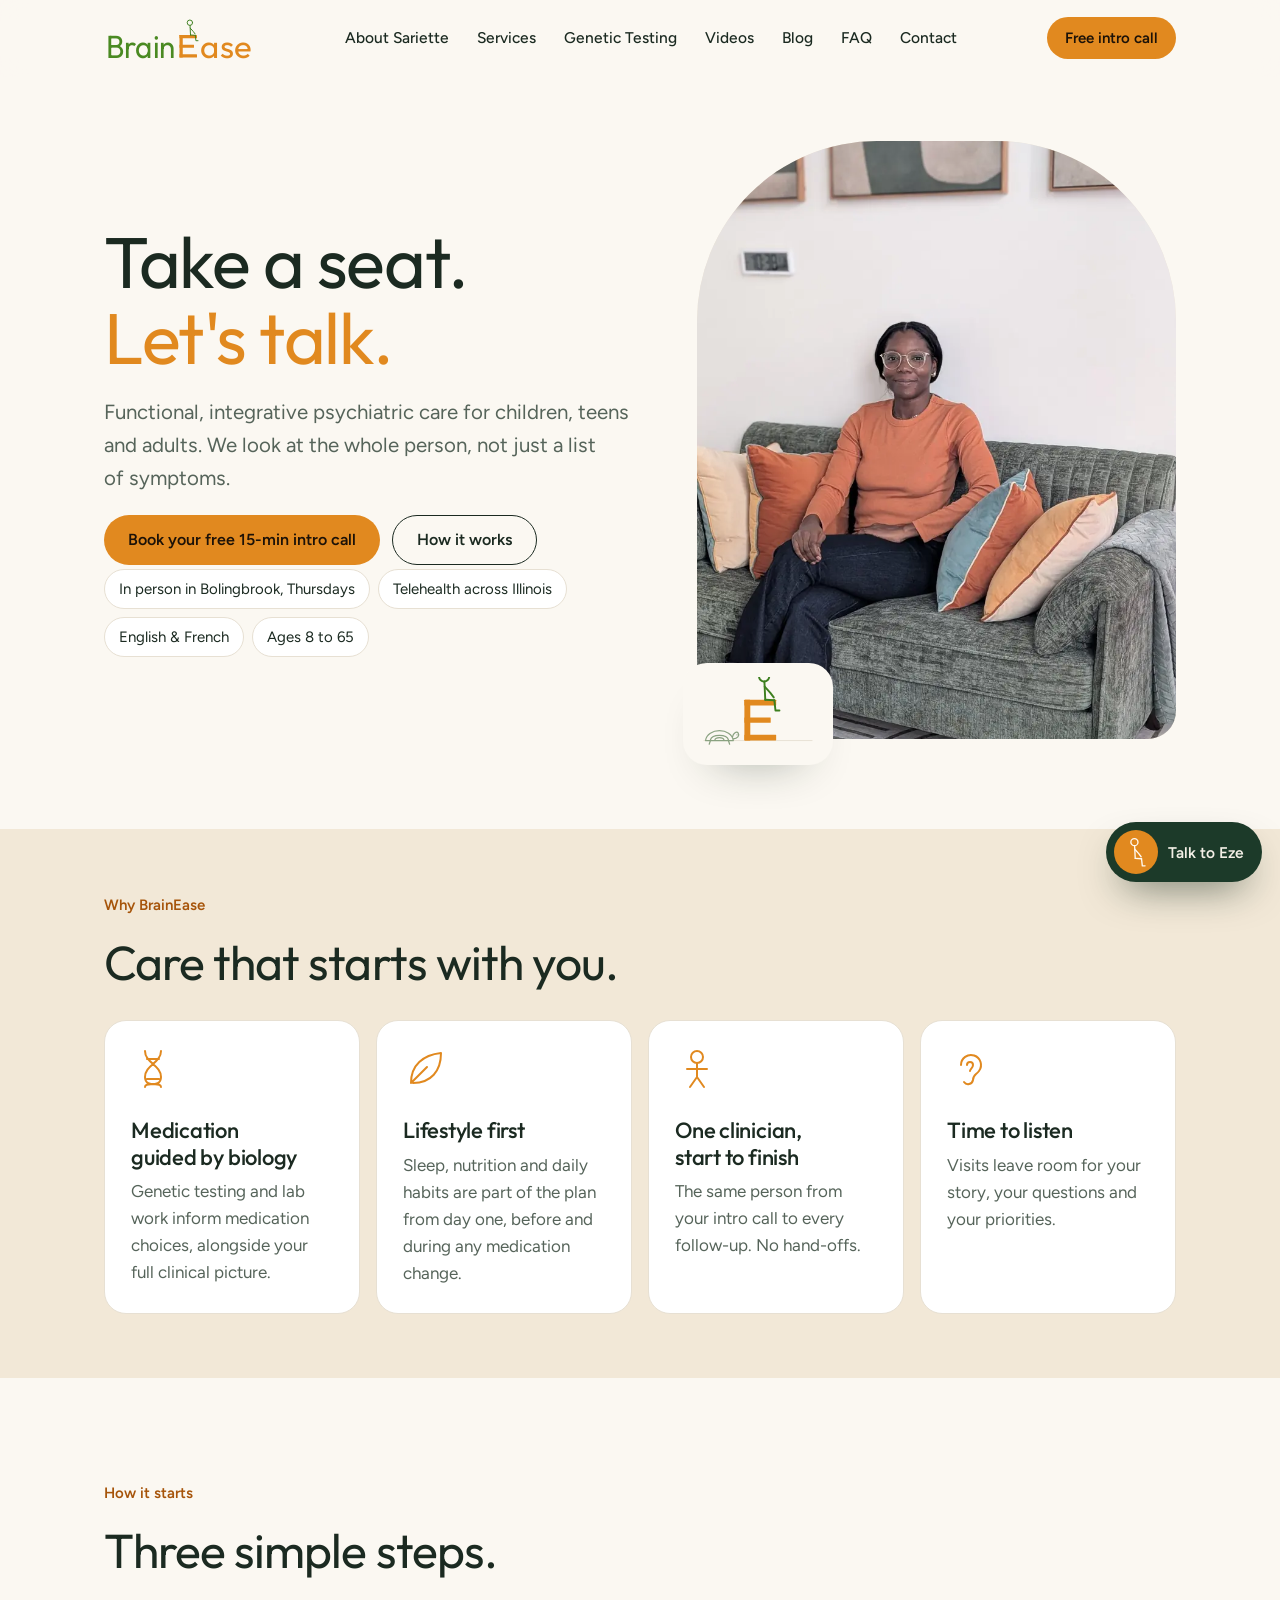
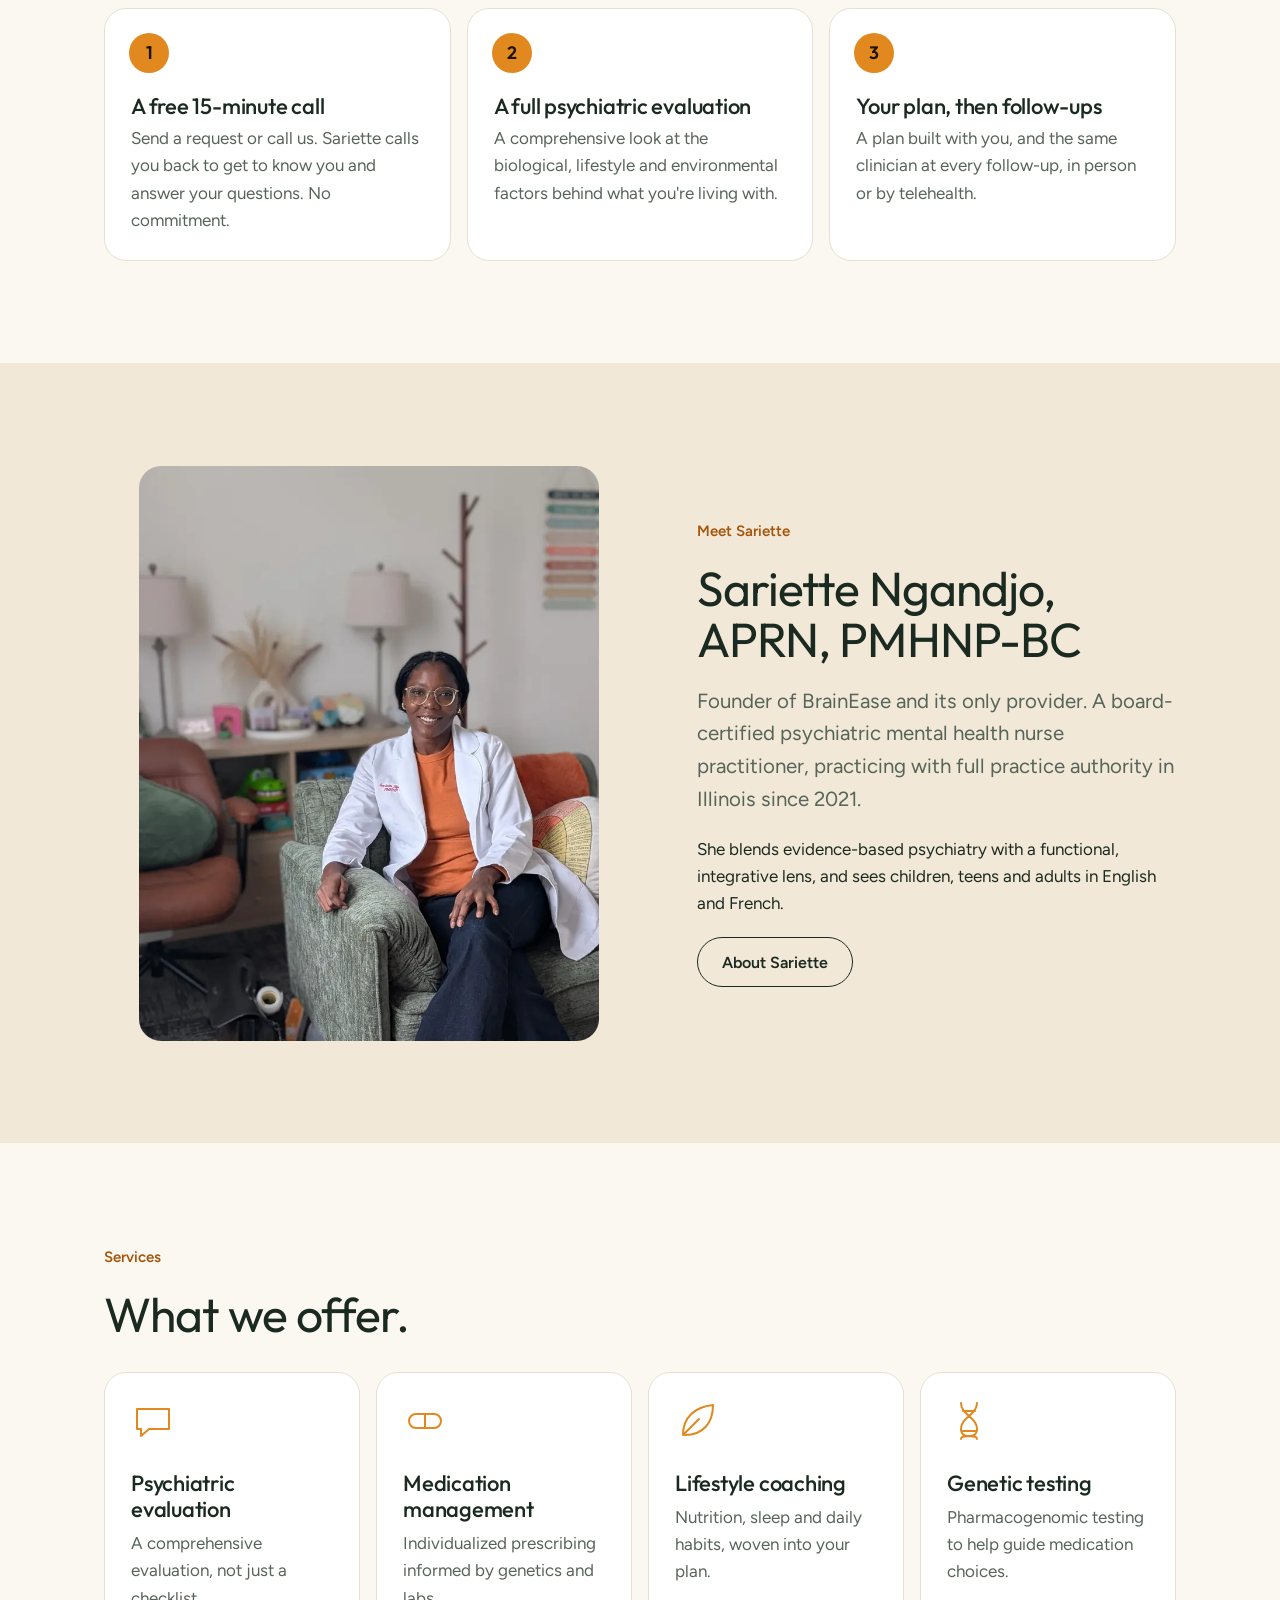
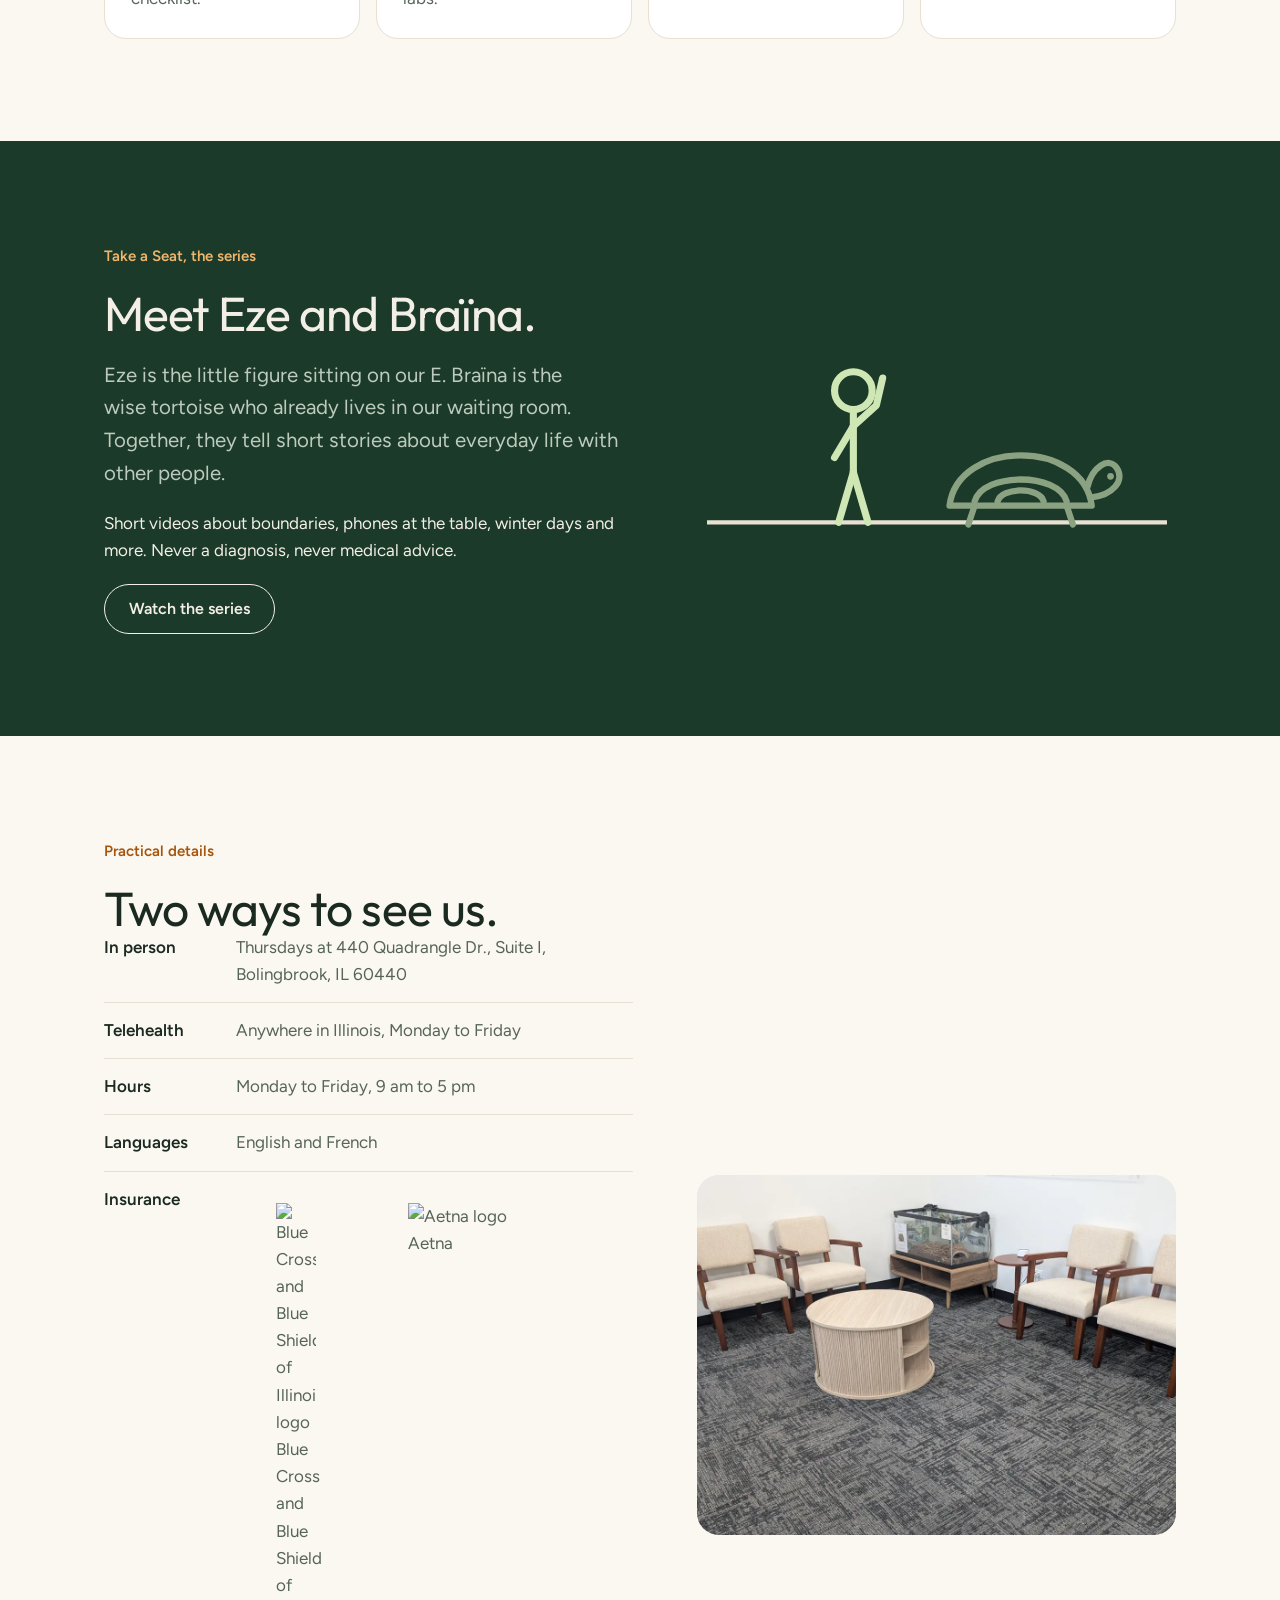
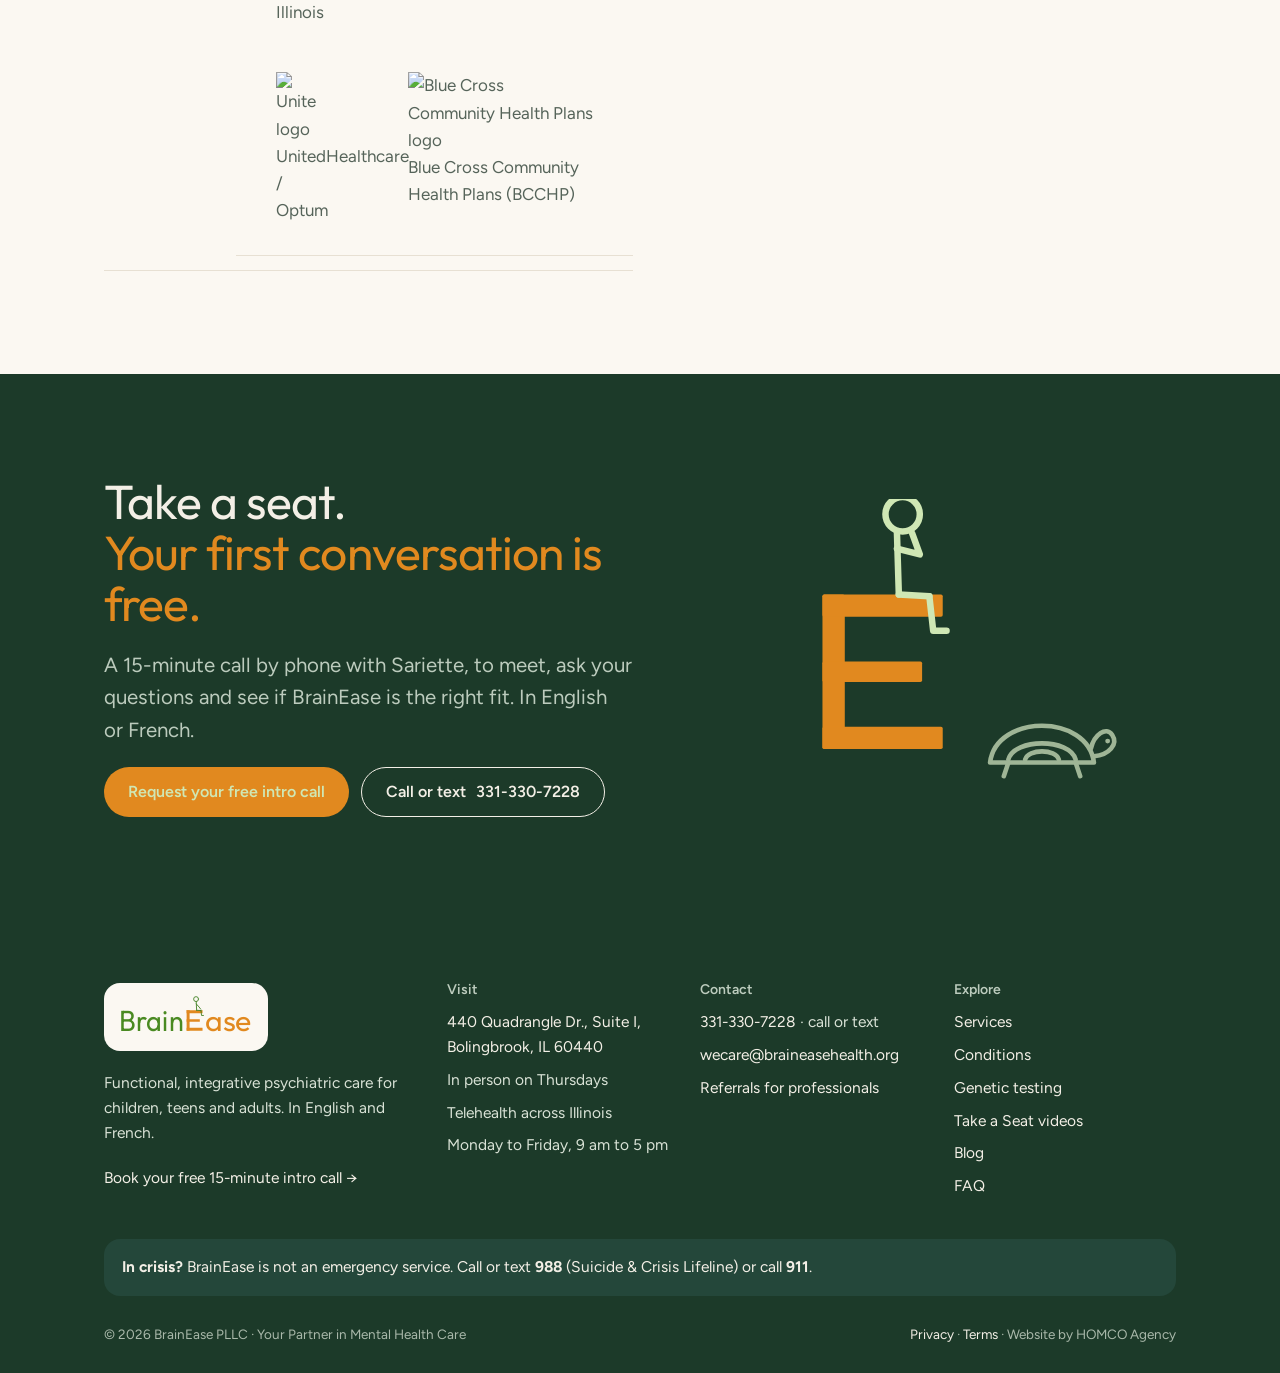
==== commit aa18a72f: "Add files via upload" ====
--- a/index.html
+++ b/index.html
@@ -89,7 +89,7 @@
       <div><dt>Telehealth</dt><span>Anywhere in Illinois, Monday to Friday</span></div>
       <div><dt>Hours</dt><span data-cfg="hours">Monday to Friday, 9 am to 5 pm</span></div>
       <div><dt>Languages</dt><span>English and French</span></div>
-      <div><dt>Insurance</dt><span><ul class="list" data-cfg="insurance" style="margin-top:4px"><li>BCBSIL</li><li>Aetna</li><li>UnitedHealthcare / Optum</li><li>Blue Cross Community Health Plans (BCCHP)</li></ul></span></div>
+      <div><dt>Insurance</dt><span><div class="ins-grid ins-grid--mini"><figure><img src="img/logo-bcbsil.png" alt="Blue Cross and Blue Shield of Illinois logo" loading="lazy" decoding="async"><figcaption>Blue Cross and Blue Shield of Illinois</figcaption></figure><figure><img src="img/logo-aetna.png" alt="Aetna logo" loading="lazy" decoding="async"><figcaption>Aetna</figcaption></figure><figure><img src="img/logo-uhc.png" alt="UnitedHealthcare logo" loading="lazy" decoding="async"><figcaption>UnitedHealthcare / Optum</figcaption></figure><figure><img src="img/logo-bcchp.png" alt="Blue Cross Community Health Plans logo" loading="lazy" decoding="async"><figcaption>Blue Cross Community Health Plans (BCCHP)</figcaption></figure></div></span></div>
     </dl></div>
   <div class="reveal"><div class="photo" style="aspect-ratio:4/3"><picture><source srcset="img/waiting-room.webp" type="image/webp"><img src="img/waiting-room.jpg" alt="The BrainEase waiting room, with Braïna&#x27;s terrarium" width="1400" height="788" loading="lazy" decoding="async" style="object-position:50% 50%"></picture></div></div>
 </div></section>
--- a/assets/site.css
+++ b/assets/site.css
@@ -0,0 +1,245 @@
+/* BrainEase website
+   VOICE  warm, calm, premium; a small practice with world-class finish
+   IDEA   the consulting room itself: paper walls, sage sofa, orange throw, light wood
+   PICTURE Eze (one green line) sitting on the orange E, and real photos of Sariette
+   COLOUR paper ground, BrainEase green, deep room green for bands, orange for action, sage and sand
+   TYPE   Outfit (display, close to the logo) + Figtree (text); self-host both in production
+   LAYOUT mobile first; two columns from 900px; content up to 1200px */
+:root{color-scheme:light;--bg:#fbf8f2;--ink:#1b2a21;--mute:#56645a;--card:#fff;--line:#e7e0d3;--green:#3d7f1f;--logo-green:#4a8a22;--deep:#1c3a29;--deep2:#24473a;--orange:#e1891f;--oink:#a6540a;--sage:#9fb596;--sand:#f2e8d7;--sky:#4f86a0;--radius:22px;--shadow:0 24px 48px -32px rgba(20,40,25,.45)}
+*{box-sizing:border-box;min-width:0}
+html{scroll-behavior:smooth;scroll-padding-top:88px}
+body{margin:0;background:var(--bg);color:var(--ink);font:17px/1.6 Figtree,system-ui,-apple-system,"Segoe UI",sans-serif;overflow-x:clip;-webkit-font-smoothing:antialiased}
+img{max-width:100%;height:auto;display:block}
+a{color:var(--green);text-underline-offset:3px}
+a:hover{color:var(--deep)}
+h1,h2,h3,h4{font-family:Outfit,Figtree,sans-serif;font-weight:400;letter-spacing:-.02em;line-height:1.06;margin:0;text-wrap:balance}
+h1{font-size:clamp(40px,6vw,72px)}
+h2{font-size:clamp(30px,3.8vw,48px)}
+h3{font-size:22px;font-weight:500;letter-spacing:-.01em;line-height:1.2}
+p{margin:0}
+.lead{font-size:clamp(18px,1.6vw,21px);color:var(--mute);max-width:38em;text-wrap:pretty}
+.small{font-size:14px;color:var(--mute)}
+.wrap{width:min(1200px,100%);margin:0 auto;padding:0 max(5vw,18px)}
+.band{padding:clamp(56px,8vw,112px) 0}
+.band.tight{padding:clamp(40px,5vw,72px) 0}
+.sand{background:var(--sand)}
+.deep{background:var(--deep);color:#f3efe6;--ink:#f3efe6;--mute:#bccbbd;--card:var(--deep2);--line:#35594a}
+.deep a{color:#cfe7b4}
+.stack>*+*{margin-top:20px}
+.grid2{display:grid;grid-template-columns:minmax(0,1fr);gap:clamp(28px,5vw,72px);align-items:center}
+.cards{display:grid;grid-template-columns:minmax(0,1fr);gap:16px}
+.card{background:var(--card);border:1px solid var(--line);border-radius:var(--radius);padding:26px}
+.card p{color:var(--mute);margin-top:8px}
+.card .ic{width:44px;height:44px;margin-bottom:18px}
+.ic *{fill:none;stroke:var(--orange);stroke-width:2;stroke-linecap:round;stroke-linejoin:round}
+.skip{position:absolute;left:-999px;top:8px;background:var(--deep);color:#fff;padding:10px 16px;border-radius:10px;z-index:100}
+.skip:focus{left:12px}
+:focus-visible{outline:3px solid var(--sky);outline-offset:3px;border-radius:6px}
+/* buttons and chips */
+.btn{display:inline-flex;align-items:center;justify-content:center;gap:10px;min-height:50px;padding:0 24px;border-radius:99px;border:0;background:var(--orange);color:#1c1208;font:600 16px Figtree,sans-serif;text-decoration:none;cursor:pointer;transition:transform .2s,box-shadow .2s}
+.btn:hover{color:#1c1208;transform:translateY(-1px);box-shadow:0 10px 24px -12px rgba(225,137,31,.8)}
+.btn.ghost{background:transparent;border:1.5px solid currentColor;color:var(--ink)}
+.btn.ghost:hover{box-shadow:none;background:rgba(0,0,0,.03)}
+.btn.sm{min-height:42px;padding:0 18px;font-size:15px}
+.btns{display:flex;flex-wrap:wrap;gap:12px}
+.chip{display:inline-flex;align-items:center;gap:8px;border:1px solid var(--line);background:var(--card);border-radius:99px;padding:7px 14px;font-size:15px}
+/* header */
+.hd{position:sticky;top:0;z-index:40;background:rgba(251,248,242,.88);backdrop-filter:saturate(1.4) blur(12px);border-bottom:1px solid transparent;transition:border-color .3s}
+.hd.scrolled{border-color:var(--line)}
+.hd .wrap{display:flex;align-items:center;justify-content:space-between;height:76px;gap:20px}
+.brand{display:flex;align-items:center;text-decoration:none}
+.brand svg{height:44px;width:auto;overflow:visible}
+.nav{display:none;gap:4px;align-items:center}
+.nav a{color:var(--ink);text-decoration:none;font-size:15.5px;font-weight:500;padding:10px 12px;border-radius:10px}
+.nav a:hover,.nav a[aria-current=page]{background:var(--sand);color:var(--ink)}
+.hd .btn{display:none}
+.burger{width:48px;height:48px;border-radius:14px;border:1px solid var(--line);background:var(--card);display:grid;place-items:center;cursor:pointer}
+.burger span{display:block;width:20px;height:2px;background:var(--ink);border-radius:2px;position:relative}
+.burger span::before,.burger span::after{content:"";position:absolute;left:0;width:20px;height:2px;background:var(--ink);border-radius:2px;transition:transform .25s}
+.burger span::before{top:-6px}.burger span::after{top:6px}
+.drawer{position:fixed;inset:76px 0 0 0;background:var(--bg);z-index:39;padding:24px max(5vw,18px) 40px;display:flex;flex-direction:column;gap:6px;transform:translateY(-8px);opacity:0;visibility:hidden;transition:.25s;overflow-y:auto}
+.drawer.open{transform:none;opacity:1;visibility:visible}
+.drawer a{font-family:Outfit;font-size:28px;color:var(--ink);text-decoration:none;padding:8px 0;border-bottom:1px solid var(--line)}
+.drawer .btn{margin-top:20px;font-family:Figtree;font-size:17px;border:0}
+.drawer .small{margin-top:16px}
+/* hero */
+.hero{padding:clamp(28px,5vw,64px) 0 clamp(56px,7vw,96px)}
+.hero .grid2{align-items:center}
+.hero h1 em{font-style:normal;color:var(--orange)}
+.hero .facts{display:flex;flex-wrap:wrap;gap:8px;margin-top:4px}
+.hero-pic{position:relative;max-width:520px;width:100%;justify-self:center}
+.hero-pic .photo{border-radius:180px 180px 28px 28px;overflow:hidden;aspect-ratio:4/5;background:var(--sand)}
+.hero-pic .photo img{width:100%;height:100%;object-fit:cover;object-position:50% 28%}
+.hero-pic .ezb{position:absolute;left:-14px;bottom:-26px;width:150px;background:var(--bg);border-radius:24px;padding:14px 16px 8px;box-shadow:var(--shadow)}
+.photo{border-radius:var(--radius);overflow:hidden;background:var(--sand)}
+.photo img{width:100%;height:100%;object-fit:cover}
+/* eze drawing */
+.ez .d{fill:none;stroke-dasharray:1;stroke-dashoffset:0}
+.ez .leg{transform-box:fill-box;transform-origin:0 0}
+.ez .wv{transform-box:fill-box;transform-origin:0 100%}
+@keyframes draw{from{stroke-dashoffset:1}to{stroke-dashoffset:0}}
+@keyframes swing{0%,100%{transform:rotate(0)}50%{transform:rotate(15deg)}}
+@keyframes wave{0%,100%{transform:rotate(-10deg)}50%{transform:rotate(16deg)}}
+@keyframes br{0%,100%{transform:translateY(0)}50%{transform:translateY(-1.5px)}}
+@keyframes rise{from{opacity:0;transform:translateY(18px)}to{opacity:1;transform:none}}
+@media (prefers-reduced-motion:no-preference){
+.ez.live .d{animation:draw 1.1s cubic-bezier(.6,.05,.3,1) var(--d,0s) both}
+.ez.live .leg{animation:swing 4.2s ease-in-out 1.9s infinite}
+.ez.live .wv{animation:wave 1.8s ease-in-out 1.4s infinite}
+.ez.live .br{animation:br 4s ease-in-out 1.8s infinite}
+.reveal{opacity:0;transform:translateY(18px);transition:opacity .8s cubic-bezier(.2,.7,.2,1),transform .8s cubic-bezier(.2,.7,.2,1)}
+.reveal.in{opacity:1;transform:none}
+}
+/* steps */
+.steps{list-style:none;padding:0;margin:0;display:grid;grid-template-columns:minmax(0,1fr);gap:16px;counter-reset:st}
+.steps li{position:relative;padding:26px 26px 26px 84px;background:var(--card);border:1px solid var(--line);border-radius:var(--radius);counter-increment:st}
+.steps li::before{content:counter(st);position:absolute;left:24px;top:24px;width:40px;height:40px;border-radius:50%;background:var(--orange);color:#1c1208;font:600 18px Outfit;display:grid;place-items:center}
+.steps p{color:var(--mute);margin-top:6px}
+/* duo and pills */
+.pill-row{display:flex;flex-wrap:wrap;gap:10px}
+.kicker{font-size:15px;font-weight:600;color:var(--oink)}
+.deep .kicker{color:#f2b66b}
+.quote{font-family:Outfit;font-size:clamp(24px,2.6vw,34px);line-height:1.2;letter-spacing:-.015em}
+.list{list-style:none;padding:0;margin:0;display:grid;gap:12px}
+.list li{position:relative;padding-left:28px}
+.list li::before{content:"";position:absolute;left:2px;top:9px;width:12px;height:12px;border-radius:50%;border:2px solid var(--orange)}
+.list.no li::before{border-color:var(--mute);border-radius:3px;transform:rotate(45deg);width:9px;height:9px;top:10px}
+.info{display:grid;gap:14px}
+.info div{display:grid;grid-template-columns:120px minmax(0,1fr);gap:12px;padding-bottom:14px;border-bottom:1px solid var(--line)}
+.info dt,.info b{font-weight:600}
+.info span{color:var(--mute)}
+/* faq */
+.faq{display:grid;gap:12px}
+.faq details{background:var(--card);border:1px solid var(--line);border-radius:18px;padding:0 22px}
+.faq summary{cursor:pointer;list-style:none;padding:20px 36px 20px 0;font:500 19px/1.3 Outfit,sans-serif;position:relative}
+.faq summary::-webkit-details-marker{display:none}
+.faq summary::after{content:"+";position:absolute;right:0;top:16px;font-size:26px;color:var(--orange);transition:transform .2s}
+.faq details[open] summary::after{transform:rotate(45deg)}
+.faq details>div{padding:0 0 20px;color:var(--mute)}
+.faq details>div p+p{margin-top:10px}
+/* page head */
+.phead{padding:clamp(36px,6vw,80px) 0 clamp(28px,4vw,48px)}
+.crumb{font-size:14px;color:var(--mute);margin-bottom:18px}
+.crumb a{color:var(--mute)}
+/* prose (blog, legal) */
+.prose{max-width:720px}
+.prose h2{font-size:clamp(26px,3vw,34px);margin:44px 0 14px}
+.prose h3{margin:28px 0 8px}
+.prose p,.prose li{color:#33423a;font-size:18px;line-height:1.7}
+.prose p+p{margin-top:16px}
+.prose ul,.prose ol{padding-left:22px}
+.prose li+li{margin-top:8px}
+.callout{background:var(--sand);border-radius:18px;padding:22px 24px;margin:28px 0}
+.toc{background:var(--card);border:1px solid var(--line);border-radius:18px;padding:20px 24px}
+.toc ol{margin:10px 0 0;padding-left:20px}
+.posts{display:grid;grid-template-columns:minmax(0,1fr);gap:18px}
+.post{display:flex;flex-direction:column;background:var(--card);border:1px solid var(--line);border-radius:var(--radius);overflow:hidden;text-decoration:none;color:var(--ink)}
+.post .cov{aspect-ratio:16/9;background:var(--deep);display:grid;place-items:center}
+.post .bd{padding:22px}
+.post h3{margin:6px 0 8px}
+.post p{color:var(--mute)}
+.post:hover{color:var(--ink);box-shadow:var(--shadow)}
+/* videos */
+.eps{display:grid;grid-template-columns:minmax(0,1fr);gap:14px}
+.ep{background:var(--card);border:1px solid var(--line);border-radius:20px;overflow:hidden}
+.ep .th{aspect-ratio:9/11;background:var(--deep);display:grid;place-items:center;position:relative}
+.ep .th span{position:absolute;left:14px;top:12px;font-size:13px;font-weight:600;color:#f2b66b}
+.ep .bd{padding:16px 18px 20px}
+.ep h3{font-size:19px}
+.ep p{color:var(--mute);font-size:15px;margin-top:4px}
+/* forms */
+.form{display:grid;gap:18px}
+.field{display:grid;gap:8px}
+.field>label,.field>legend{font-weight:600;font-size:15px;padding:0}
+fieldset{border:0;margin:0;padding:0;min-width:0}
+input[type=text],input[type=tel],input[type=email],input[type=date],textarea,select{font:16px Figtree,sans-serif;color:var(--ink);background:#fff;border:1.5px solid var(--line);border-radius:14px;min-height:50px;padding:12px 14px;width:100%}
+input:focus,textarea:focus{border-color:var(--green);outline:none;box-shadow:0 0 0 4px rgba(61,127,31,.15)}
+.opts{display:flex;flex-wrap:wrap;gap:8px}
+.opt{position:relative}
+.opt input{position:absolute;opacity:0;inset:0;cursor:pointer}
+.opt span{display:inline-flex;align-items:center;min-height:44px;padding:0 16px;border-radius:99px;border:1.5px solid var(--line);background:#fff;font-size:15px;font-weight:500;cursor:pointer;transition:.15s}
+.opt input:checked+span{background:var(--deep);border-color:var(--deep);color:#fff}
+.opt input:focus-visible+span{outline:3px solid var(--sky);outline-offset:2px}
+.two{display:grid;grid-template-columns:minmax(0,1fr);gap:14px}
+.consent{display:flex;gap:12px;align-items:flex-start;font-size:14.5px;color:var(--mute)}
+.consent input{width:22px;height:22px;flex:none;margin-top:2px;accent-color:var(--green)}
+.hp{position:absolute;left:-9999px;width:1px;height:1px;overflow:hidden}
+.note{font-size:14px;color:var(--mute);background:var(--sand);border-radius:14px;padding:12px 14px}
+.done{display:none;text-align:center;padding:24px 8px}
+.form-card{background:var(--card);border:1px solid var(--line);border-radius:26px;padding:clamp(20px,3vw,34px);box-shadow:var(--shadow)}
+.form-card.sent .form{display:none}
+.form-card.sent .done{display:block}
+.err{color:#b3261e;font-size:14px;font-weight:600;display:none}
+.err.on{display:block}
+/* footer */
+.ft{background:var(--deep);color:#d9e2d6;padding:64px 0 28px;font-size:15.5px}
+.ft a{color:#f3efe6;text-decoration:none}
+.ft a:hover{text-decoration:underline;color:#fff}
+.ft .cols{display:grid;grid-template-columns:minmax(0,1fr);gap:32px}
+.ft h4{font-family:Figtree;font-size:14px;font-weight:600;color:#bccbbd;margin-bottom:12px;letter-spacing:0}
+.ft ul{list-style:none;margin:0;padding:0;display:grid;gap:8px}
+.ft .crisis{margin-top:40px;padding:16px 18px;border-radius:16px;background:#24473a;color:#f3efe6}
+.ft .base{margin-top:28px;display:flex;flex-wrap:wrap;justify-content:space-between;gap:12px;font-size:13.5px;color:#a9b8aa}
+/* Talk to Eze */
+.ezfab{position:fixed;right:18px;bottom:18px;z-index:60;display:flex;align-items:center;gap:10px;padding:8px 18px 8px 8px;border-radius:99px;border:0;background:var(--deep);color:#f3efe6;font:600 15.5px Figtree,sans-serif;box-shadow:0 18px 40px -16px rgba(20,40,25,.7);cursor:pointer}
+.ezfab .av{width:44px;height:44px;border-radius:50%;background:var(--orange);display:grid;place-items:center}
+.ezfab .av svg{width:30px;height:30px}
+.ezfab[aria-expanded=true]{display:none}
+.ezp{position:fixed;right:18px;bottom:18px;z-index:61;width:min(400px,calc(100vw - 24px));height:min(640px,calc(100dvh - 36px));background:var(--bg);border:1px solid var(--line);border-radius:26px;box-shadow:0 30px 80px -30px rgba(20,40,25,.6);display:flex;flex-direction:column;overflow:hidden;transform:translateY(16px) scale(.98);opacity:0;visibility:hidden;transition:.25s}
+.ezp.open{transform:none;opacity:1;visibility:visible}
+.ezp header{display:flex;align-items:center;gap:12px;padding:14px 16px;background:var(--deep);color:#f3efe6}
+.ezp header .av{width:42px;height:42px;border-radius:50%;background:var(--orange);display:grid;place-items:center}
+.ezp header .av svg{width:28px;height:28px}
+.ezp header b{font:500 18px Outfit,sans-serif;display:block;line-height:1.1}
+.ezp header small{font-size:13px;color:#bccbbd}
+.ezp header button{margin-left:auto;width:42px;height:42px;border-radius:50%;border:1px solid #35594a;background:transparent;color:#f3efe6;font-size:22px;cursor:pointer}
+.ezlog{flex:1;overflow-y:auto;padding:16px;display:flex;flex-direction:column;gap:10px}
+.msg{max-width:88%;padding:10px 14px;border-radius:18px;font-size:15px;line-height:1.45;animation:rise .35s cubic-bezier(.2,.7,.2,1) both;white-space:pre-line}
+.msg.me{align-self:flex-end;background:var(--deep);color:#f3efe6;border-bottom-right-radius:6px}
+.msg.bot{align-self:flex-start;background:var(--sand);border-bottom-left-radius:6px}
+.msg.alert{background:#fde7dc;color:#5a1d05;border:1px solid #f1b79a}
+.msg a{color:inherit;font-weight:600}
+.typing{display:inline-flex;gap:4px}
+.typing i{width:7px;height:7px;border-radius:50%;background:var(--mute);animation:dots 1.2s infinite}
+.typing i:nth-child(2){animation-delay:.15s}.typing i:nth-child(3){animation-delay:.3s}
+@keyframes dots{0%,80%,100%{opacity:.25}40%{opacity:1}}
+.qrs{display:flex;flex-wrap:wrap;gap:6px;padding:10px 16px 4px}
+.qr{border:1px solid var(--line);background:#fff;border-radius:99px;padding:7px 12px;font:500 14px Figtree,sans-serif;min-height:36px;cursor:pointer;color:var(--ink)}
+.qr.go{background:var(--orange);border-color:var(--orange);color:#1c1208;font-weight:600}
+.ezin{display:flex;gap:8px;padding:10px 12px 12px;border-top:1px solid var(--line);background:#fff}
+.ezin input{min-height:46px;border-radius:99px;padding:10px 16px}
+.ezin button{flex:none;width:46px;height:46px;border-radius:50%;border:0;background:var(--deep);color:#fff;cursor:pointer;display:grid;place-items:center}
+.ezfoot{font-size:12px;color:var(--mute);text-align:center;padding:0 12px 10px;background:#fff}
+.bk{align-self:stretch;background:#fff;border:1px solid var(--line);border-radius:18px;padding:14px;display:grid;gap:12px;animation:rise .35s both}
+.bk .field>legend,.bk .field>label{font-size:13.5px}
+.bk .opt span{min-height:38px;padding:0 12px;font-size:14px}
+.bk input[type=text],.bk input[type=tel],.bk input[type=email]{min-height:44px;padding:9px 12px;border-radius:12px}
+.bk .btn{min-height:46px}
+@media (min-width:640px){
+.cards,.posts{grid-template-columns:repeat(2,minmax(0,1fr))}
+.eps{grid-template-columns:repeat(2,minmax(0,1fr))}
+.two{grid-template-columns:repeat(2,minmax(0,1fr))}
+.ft .cols{grid-template-columns:repeat(2,minmax(0,1fr))}
+}
+@media (min-width:980px){
+.nav{display:flex}
+.hd .btn{display:inline-flex}
+.burger,.drawer{display:none}
+.grid2{grid-template-columns:minmax(0,1.05fr) minmax(0,.95fr)}
+.grid2.rev>:first-child{order:2}
+.cards.c4{grid-template-columns:repeat(4,minmax(0,1fr))}
+.cards.c3,.steps{grid-template-columns:repeat(3,minmax(0,1fr))}
+.steps li{padding:84px 26px 26px}
+.posts{grid-template-columns:repeat(3,minmax(0,1fr))}
+.eps{grid-template-columns:repeat(4,minmax(0,1fr))}
+.ft .cols{grid-template-columns:1.4fr 1fr 1fr 1fr}
+}
+@media (prefers-reduced-motion:reduce){html{scroll-behavior:auto}*{transition:none!important;animation:none!important}}
+.bk.sent .form{display:none}
+.bk.sent .done{display:block}
+@media (max-width:640px){
+.ezp{right:0;bottom:0;width:100vw;height:100dvh;border-radius:0;border:0}
+.ezfab{right:12px;bottom:12px}
+}
+.artgrid{display:grid;grid-template-columns:minmax(0,1fr);gap:40px;align-items:start}
+@media (min-width:980px){.artgrid{grid-template-columns:minmax(0,1fr) 300px}}
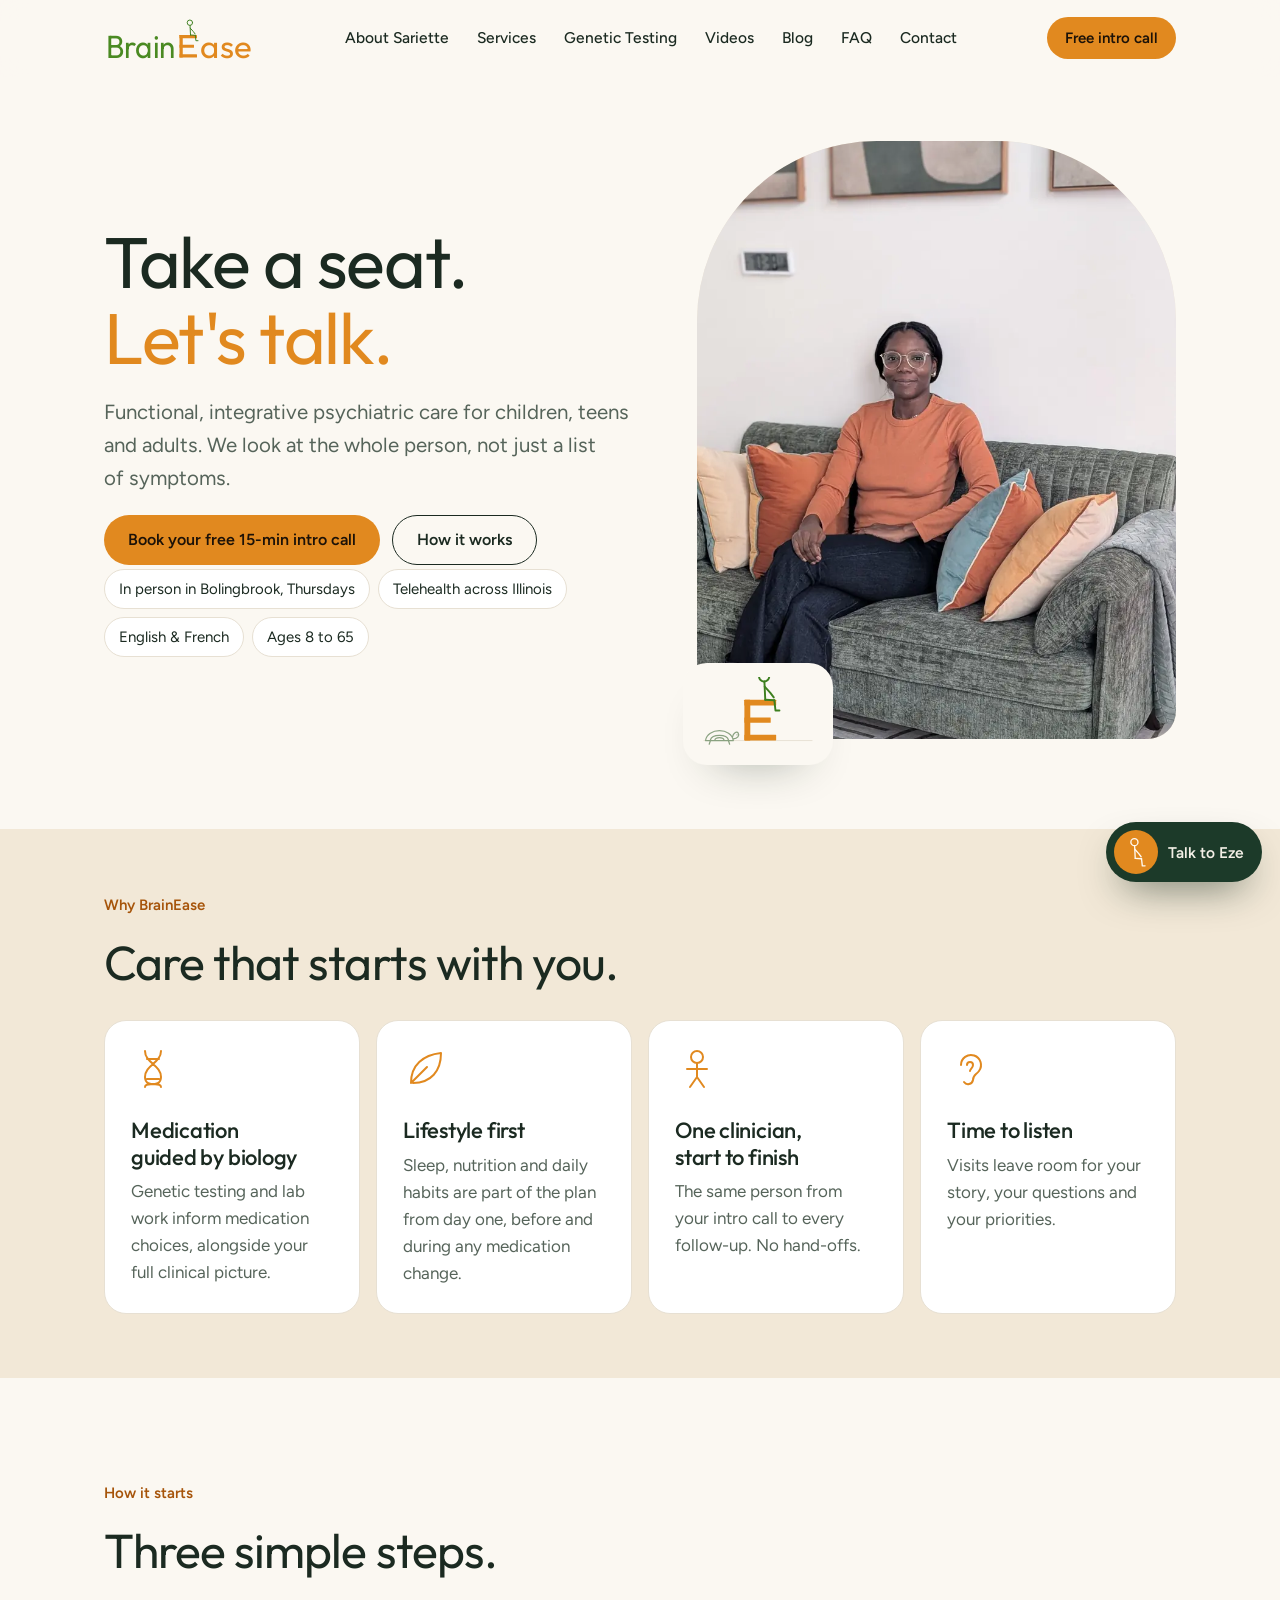
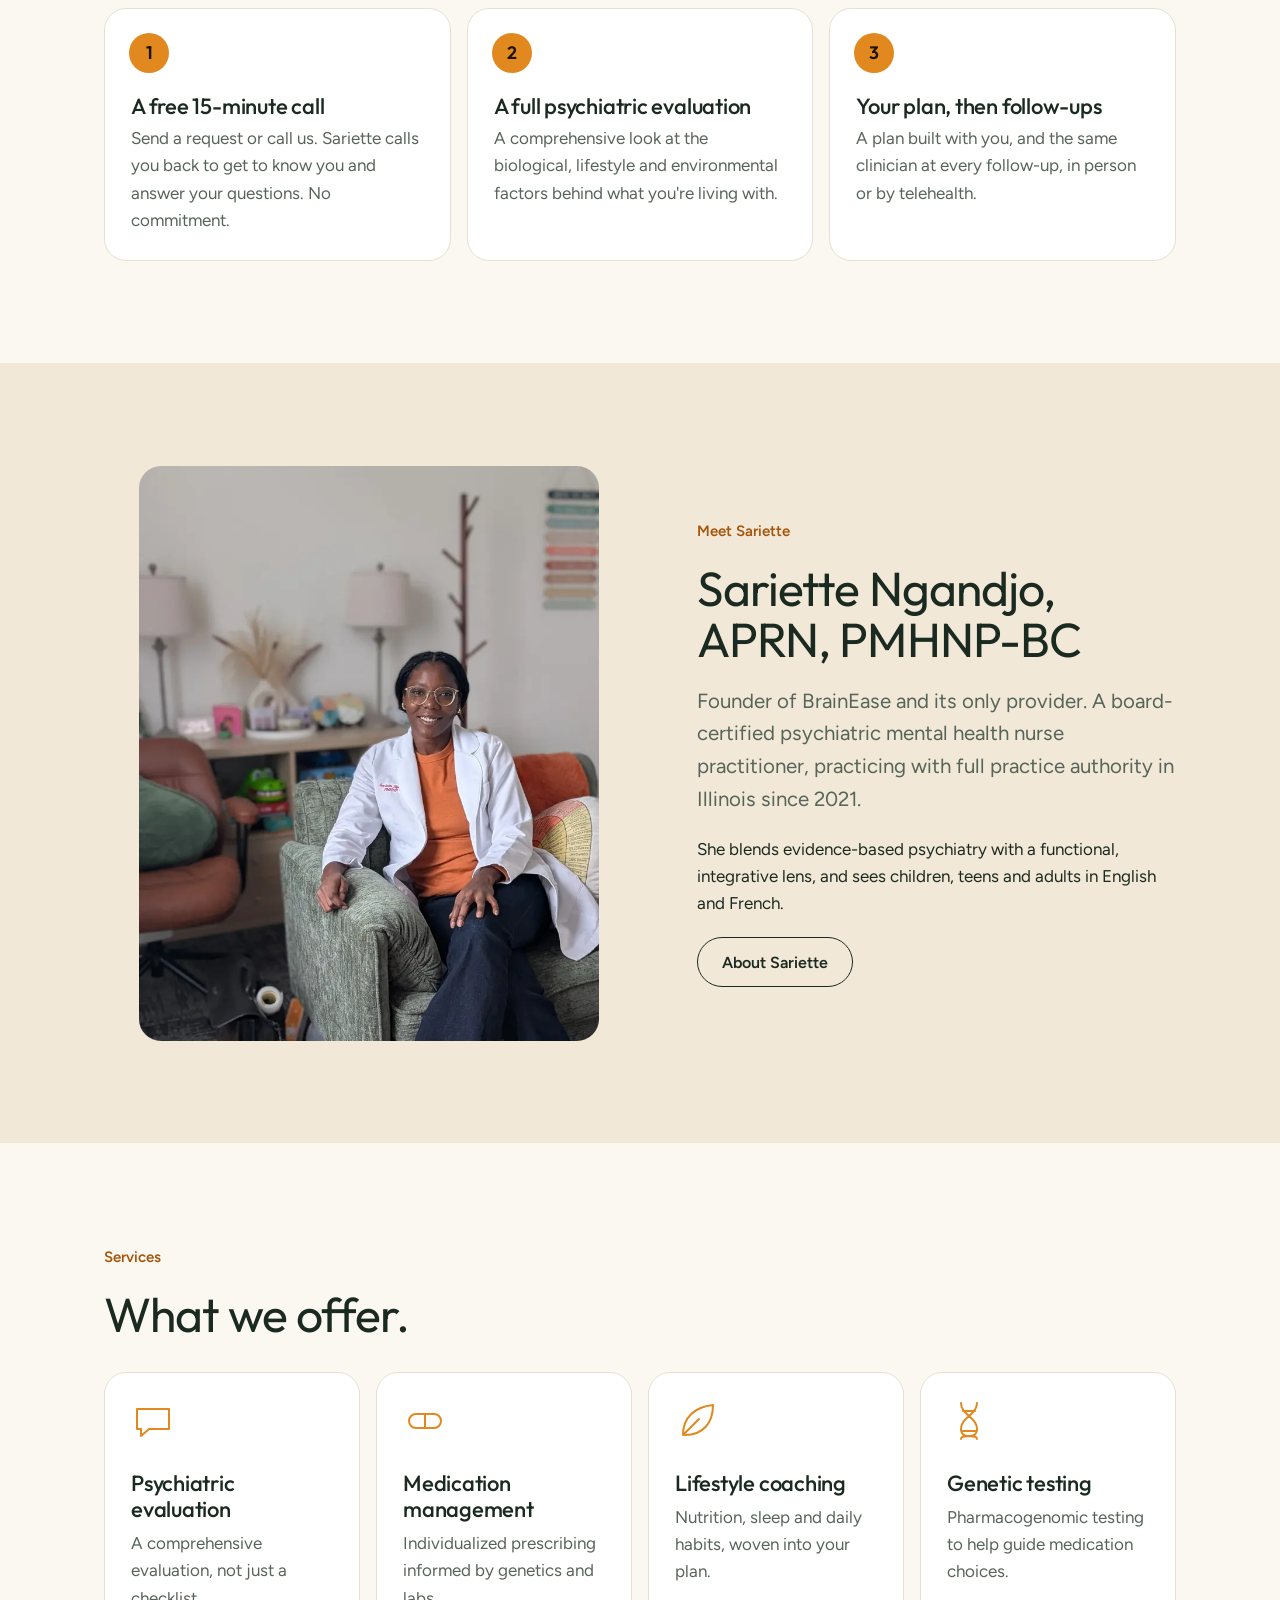
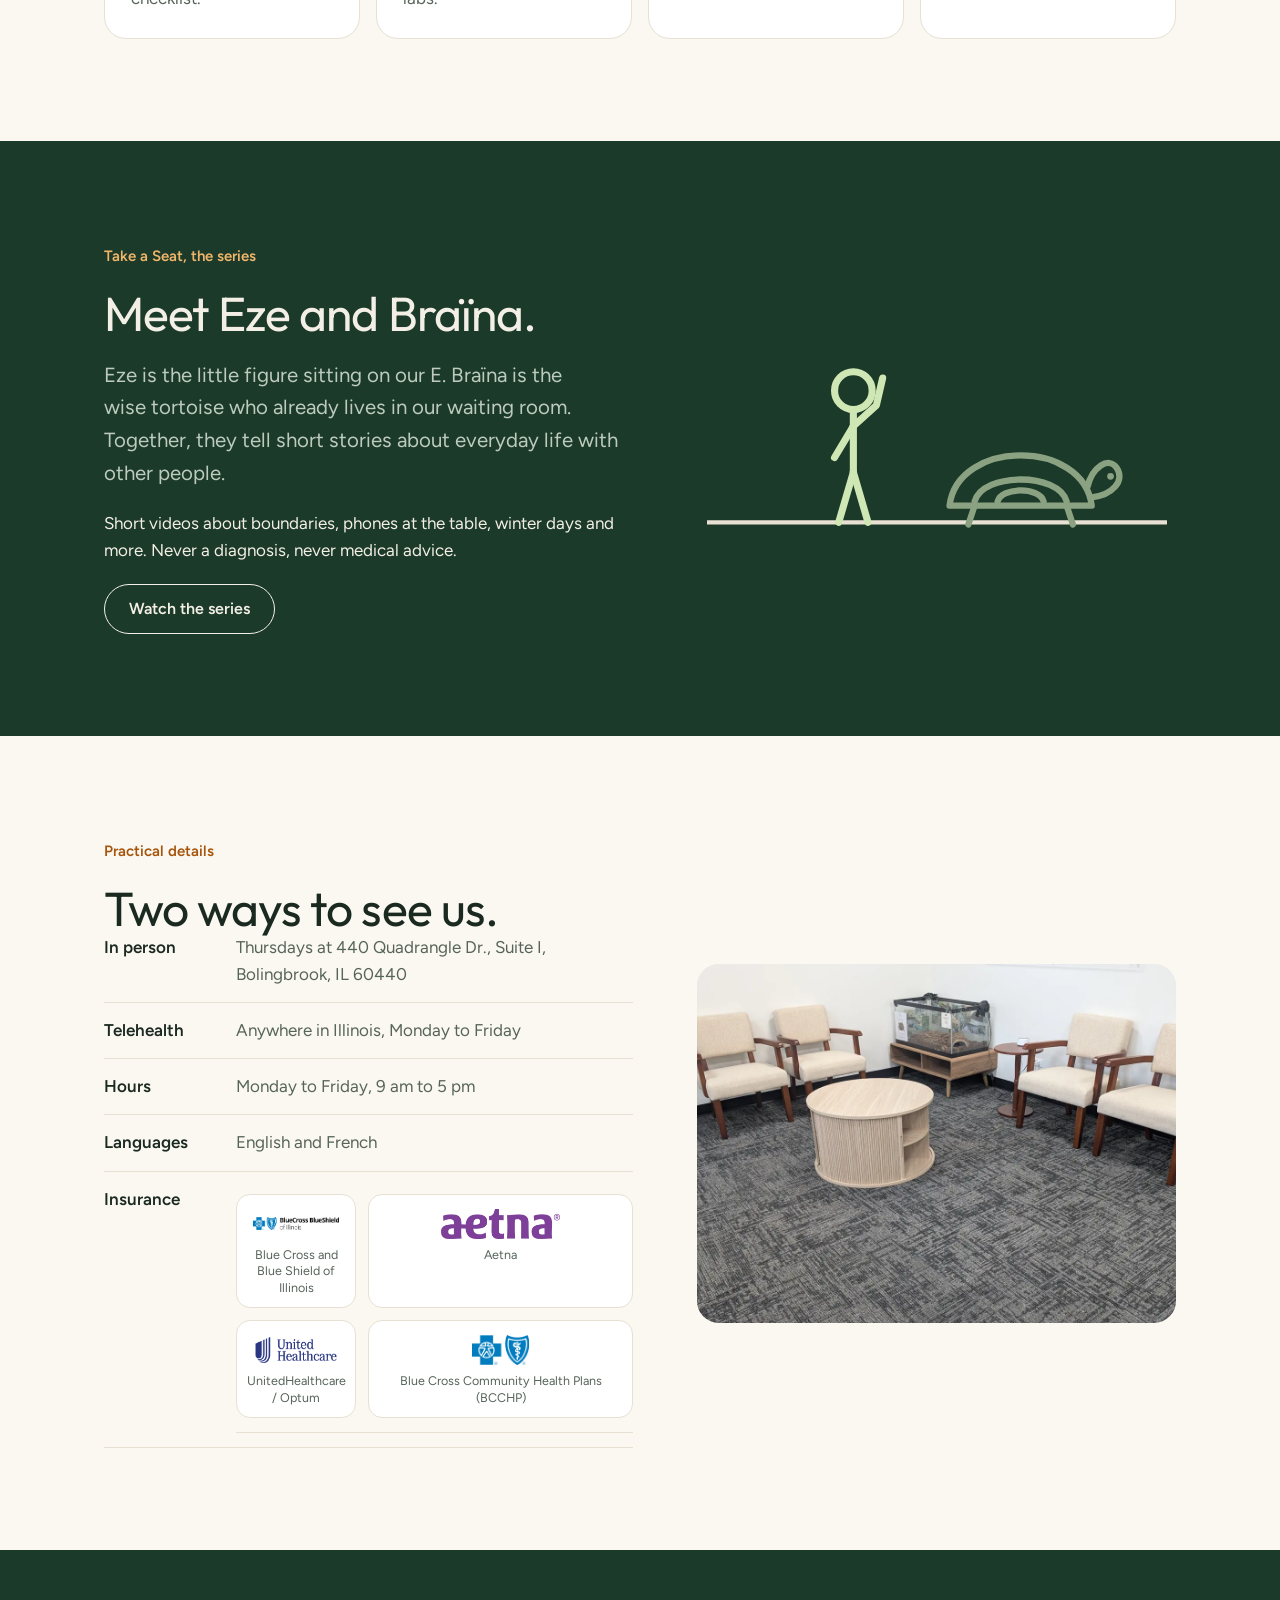
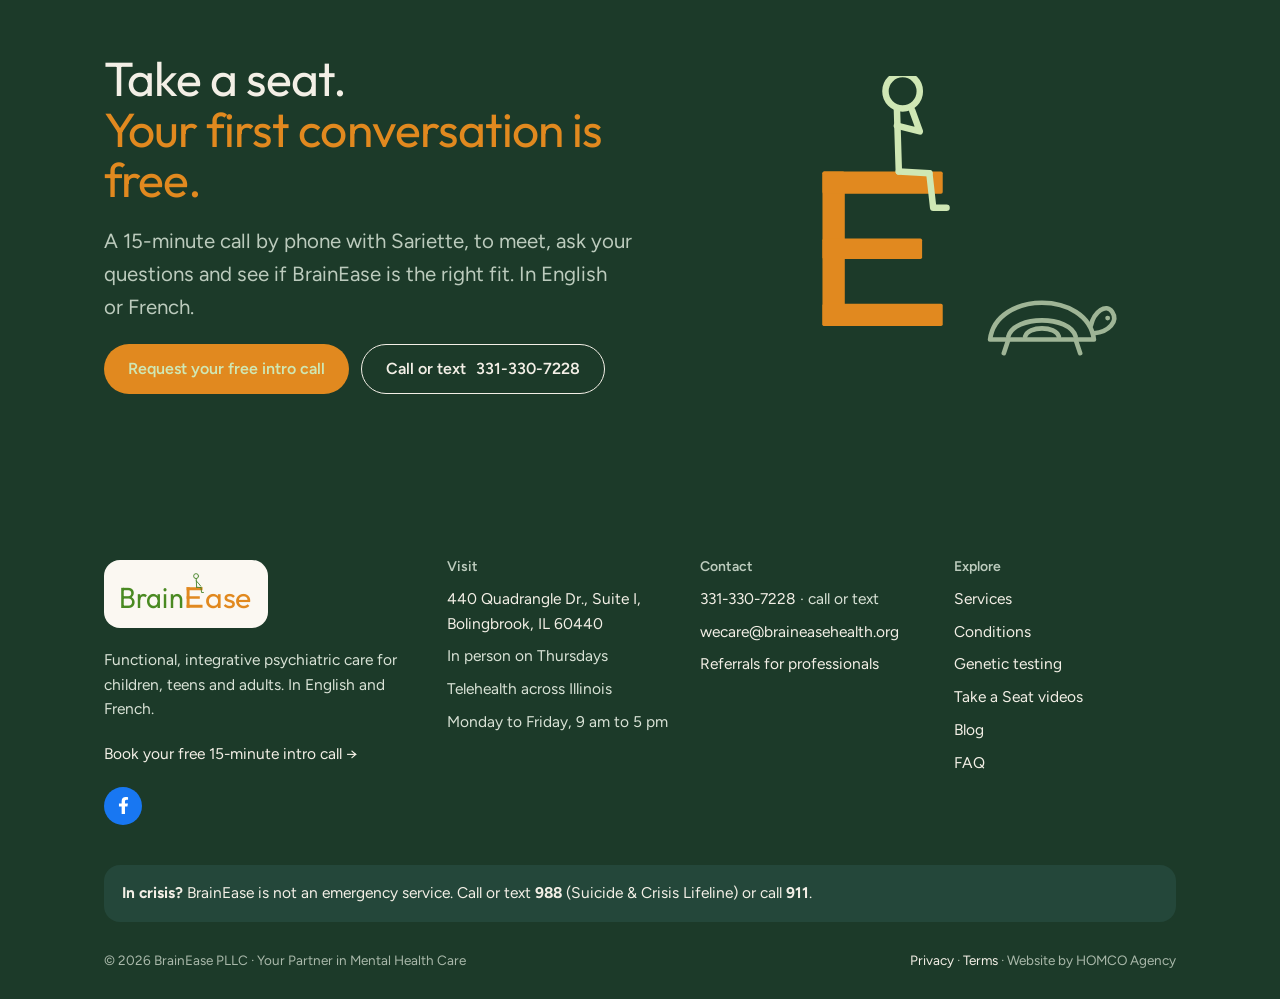
==== commit 88fa6389: "Add Facebook page link (footer + sameAs)" ====
--- a/index.html
+++ b/index.html
@@ -14,7 +14,7 @@
 <link rel="preconnect" href="https://fonts.googleapis.com"><link rel="preconnect" href="https://fonts.gstatic.com" crossorigin>
 <link href="https://fonts.googleapis.com/css2?family=Outfit:wght@300;400;500&family=Figtree:wght@400;500;600&display=swap" rel="stylesheet">
 <link rel="stylesheet" href="assets/site.css">
-<script type="application/ld+json">{"@context": "https://schema.org", "@type": "MedicalClinic", "name": "BrainEase PLLC", "url": "https://braineasehealth.org/", "slogan": "Your Partner in Mental Health Care", "telephone": "+1-331-330-7228", "email": "wecare@braineasehealth.org", "image": "https://braineasehealth.org/img/sariette-sofa-orange.jpg", "medicalSpecialty": "Psychiatric", "address": {"@type": "PostalAddress", "streetAddress": "440 Quadrangle Dr., Suite I", "addressLocality": "Bolingbrook", "addressRegion": "IL", "postalCode": "60440", "addressCountry": "US"}, "areaServed": {"@type": "State", "name": "Illinois"}, "availableLanguage": ["English", "French"], "openingHoursSpecification": [{"@type": "OpeningHoursSpecification", "dayOfWeek": ["Monday", "Tuesday", "Wednesday", "Thursday", "Friday"], "opens": "09:00", "closes": "17:00"}], "founder": {"@type": "Person", "name": "Sariette Ngandjo", "honorificSuffix": "APRN, PMHNP-BC", "jobTitle": "Psychiatric Mental Health Nurse Practitioner"}}</script>
+<script type="application/ld+json">{"@context": "https://schema.org", "@type": "MedicalClinic", "name": "BrainEase PLLC", "url": "https://braineasehealth.org/", "slogan": "Your Partner in Mental Health Care", "telephone": "+1-331-330-7228", "email": "wecare@braineasehealth.org", "image": "https://braineasehealth.org/img/sariette-sofa-orange.jpg", "medicalSpecialty": "Psychiatric", "address": {"@type": "PostalAddress", "streetAddress": "440 Quadrangle Dr., Suite I", "addressLocality": "Bolingbrook", "addressRegion": "IL", "postalCode": "60440", "addressCountry": "US"}, "areaServed": {"@type": "State", "name": "Illinois"}, "availableLanguage": ["English", "French"], "openingHoursSpecification": [{"@type": "OpeningHoursSpecification", "dayOfWeek": ["Monday", "Tuesday", "Wednesday", "Thursday", "Friday"], "opens": "09:00", "closes": "17:00"}], "founder": {"@type": "Person", "name": "Sariette Ngandjo", "honorificSuffix": "APRN, PMHNP-BC", "jobTitle": "Psychiatric Mental Health Nurse Practitioner"}, "sameAs": ["https://www.facebook.com/braineasehealthpllc"]}</script>
 </head>
 <body>
 <a class="skip" href="#main">Skip to content</a>
@@ -106,6 +106,7 @@
       <a href="index.html" aria-label="BrainEase home" style="display:inline-block;background:#fbf8f2;border-radius:16px;padding:10px 14px"><svg style="height:40px;width:auto" class="ez " viewBox="0 -26 600 176" role="img" aria-label="BrainEase"><text x="6" y="140" font-family="Outfit,sans-serif" font-size="128" fill="#4a8a22" textLength="282" lengthAdjust="spacingAndGlyphs">Brain</text><g transform="translate(302 50) scale(1)" fill="#e1891f"><rect width="13" height="90" rx="1"/><rect width="70" height="13" rx="1"/><rect y="39" width="58" height="12" rx="1"/><rect y="77" width="70" height="13" rx="1"/></g><text x="384" y="140" font-family="Outfit,sans-serif" font-size="128" fill="#e1891f" textLength="206" lengthAdjust="spacingAndGlyphs">ase</text><g transform="translate(346 50) scale(1.2)"><g class="" fill="none" stroke="var(--ez,#3d7f1f)" stroke-width="3.2" stroke-linecap="round" stroke-linejoin="round"><circle class="d" cx="-2" cy="-41" r="9" pathLength="1" style="--d:0.30s"/><path class="d" d="M-1.5 -32 L0 0" pathLength="1" style="--d:0.58s"/><path class="d" d="M-1 -23 L9 -12 L15 -4" pathLength="1" style="--d:0.86s"/><path class="d" d="M0 0 L16 1" pathLength="1" style="--d:1.14s"/><g class="leg"><path class="d" d="M16 1 L18 19 L25 19" pathLength="1" style="--d:1.42s"/></g></g></g></svg></a>
       <p>Functional, integrative psychiatric care for children, teens and adults. In English and French.</p>
       <p><a href="contact.html#request" data-eze="book">Book your free 15-minute intro call →</a></p>
+      <p><a href="https://www.facebook.com/braineasehealthpllc" target="_blank" rel="noopener" aria-label="BrainEase on Facebook" title="BrainEase on Facebook" style="display:inline-flex;align-items:center;justify-content:center;width:38px;height:38px;border-radius:50%;background:#1877F2"><svg width="17" height="17" viewBox="0 0 320 512" fill="#ffffff" aria-hidden="true"><path d="M279.14 288l14.22-92.66h-88.91v-60.13c0-25.35 12.42-50.06 52.24-50.06h40.42V6.26S260.43 0 225.36 0c-73.22 0-121.08 44.38-121.08 124.72v70.62H22.89V288h81.39v224h100.17V288z"/></svg></a></p>
     </div>
     <div><h4>Visit</h4><ul>
       <li><a data-href="mapsUrl" href="#" target="_blank" rel="noopener" data-cfg="address">440 Quadrangle Dr., Suite I, Bolingbrook, IL 60440</a></li>
--- a/assets/site.css
+++ b/assets/site.css
@@ -144,6 +144,7 @@
 .ep{background:var(--card);border:1px solid var(--line);border-radius:20px;overflow:hidden}
 .ep .th{aspect-ratio:9/11;background:var(--deep);display:grid;place-items:center;position:relative}
 .ep .th span{position:absolute;left:14px;top:12px;font-size:13px;font-weight:600;color:#f2b66b}
+.ep .th video{width:100%;height:100%;display:block;object-fit:contain;background:var(--deep)}
 .ep .bd{padding:16px 18px 20px}
 .ep h3{font-size:19px}
 .ep p{color:var(--mute);font-size:15px;margin-top:4px}
@@ -243,3 +244,14 @@
 }
 .artgrid{display:grid;grid-template-columns:minmax(0,1fr);gap:40px;align-items:start}
 @media (min-width:980px){.artgrid{grid-template-columns:minmax(0,1fr) 300px}}
+
+/* Insurance logos (added 2026-11-25, at Franck's request) */
+.ins-grid{display:grid;grid-template-columns:repeat(4,1fr);gap:14px;margin-top:18px}
+.ins-grid figure{margin:0;background:var(--card);border:1px solid var(--line);border-radius:18px;padding:20px 14px 14px;display:flex;flex-direction:column;align-items:center;text-align:center}
+.ins-grid img{height:42px;width:auto;max-width:88%;object-fit:contain}
+.ins-grid figcaption{margin-top:12px;font-size:13.5px;line-height:1.35;color:var(--mute)}
+.ins-grid--mini{grid-template-columns:repeat(2,1fr);margin-top:8px}
+.ins-grid--mini figure{padding:14px 10px 10px;border-radius:14px}
+.ins-grid--mini img{height:30px}
+.ins-grid--mini figcaption{font-size:12.5px;margin-top:8px}
+@media (max-width:820px){.ins-grid{grid-template-columns:repeat(2,1fr)}}
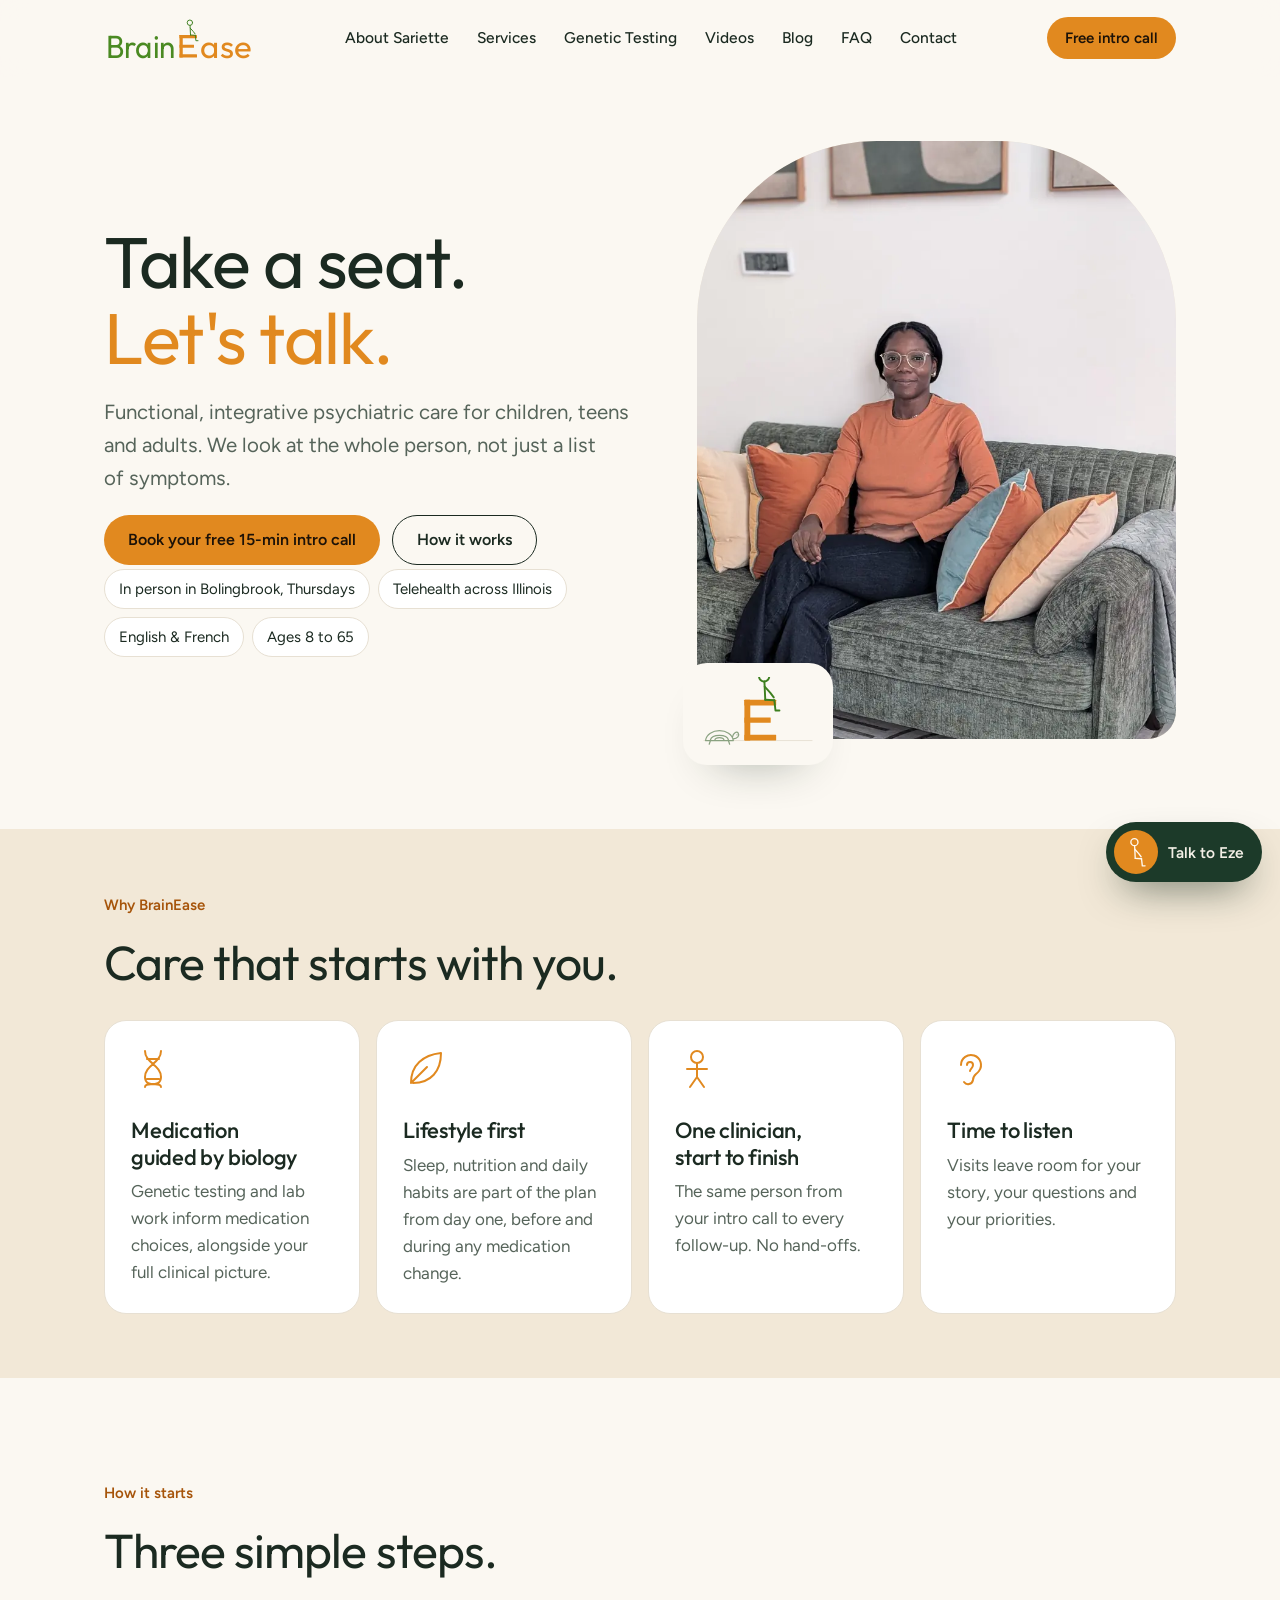
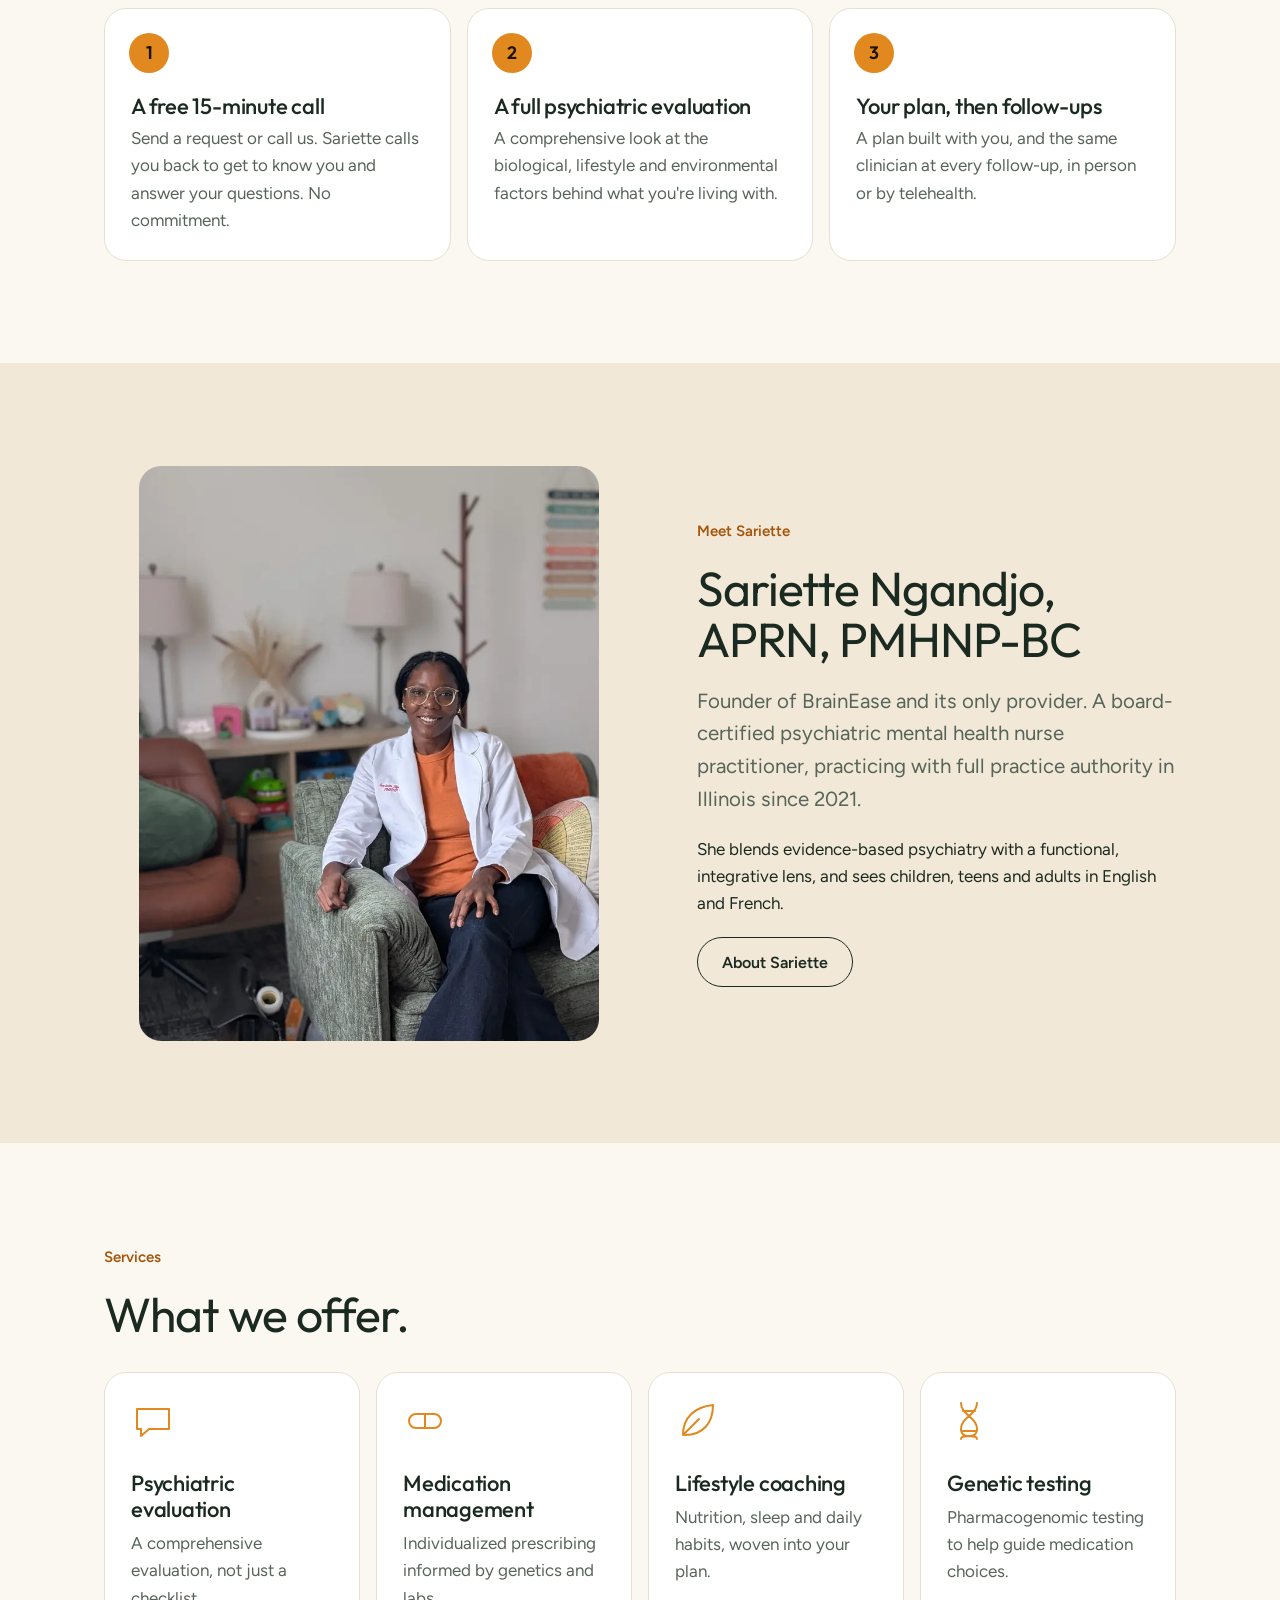
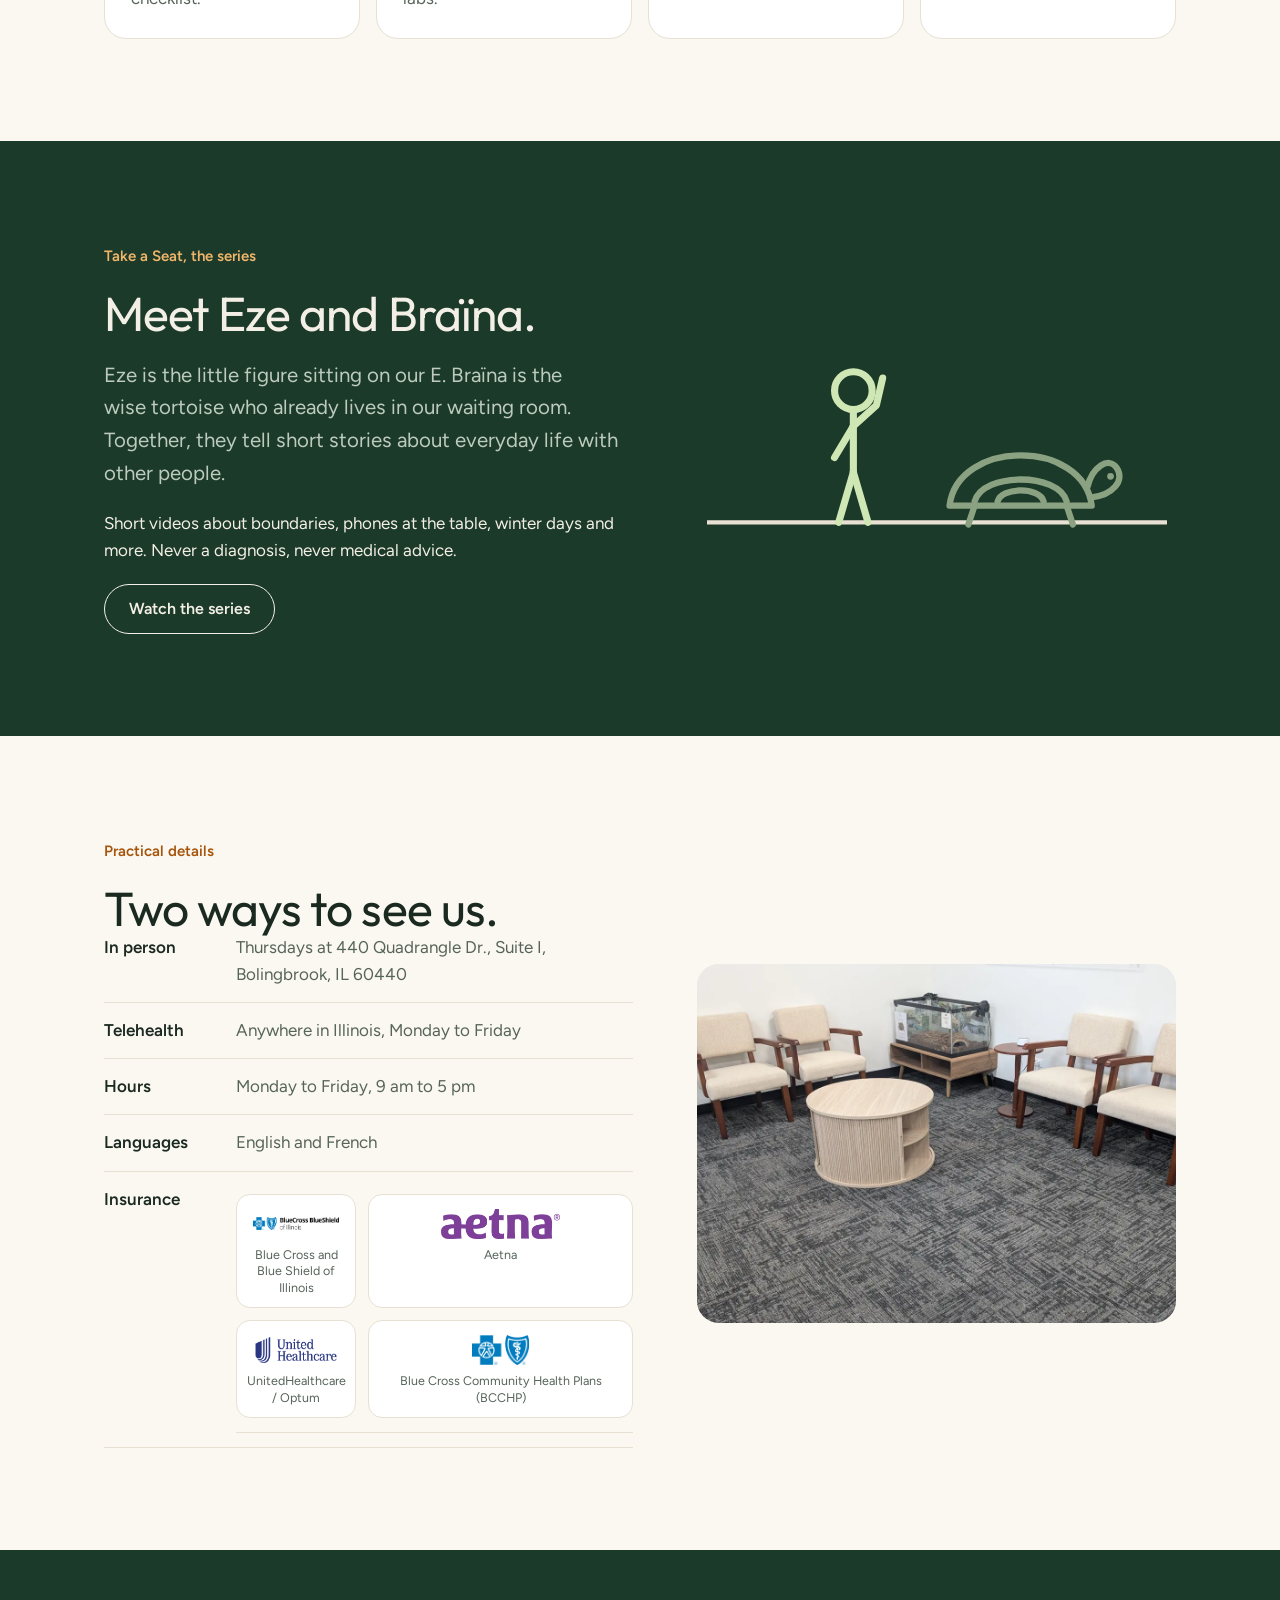
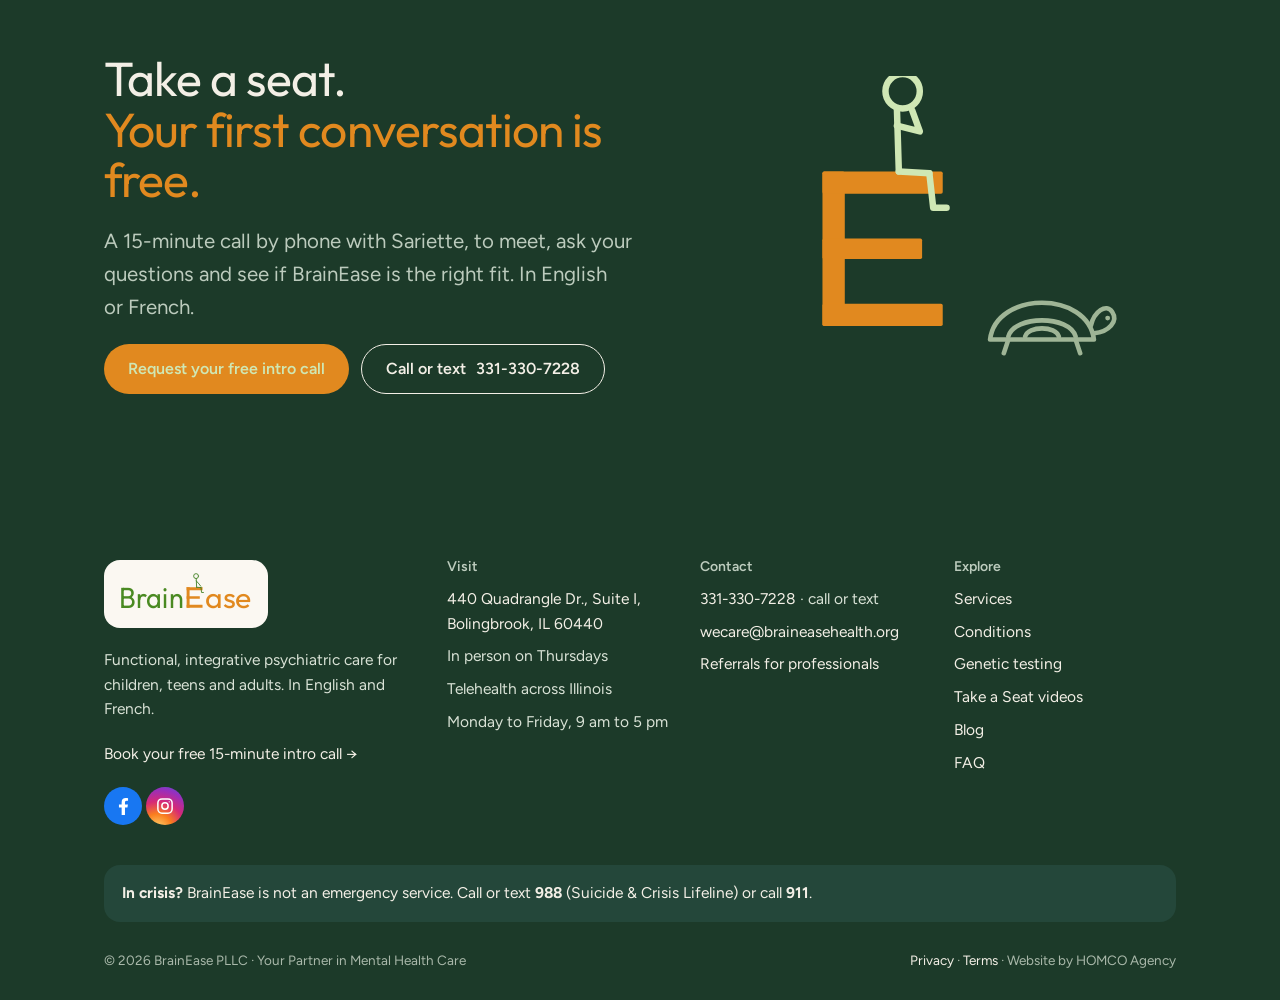
==== commit e0d746a5: "Add Instagram link (footer + sameAs)" ====
--- a/index.html
+++ b/index.html
@@ -14,7 +14,7 @@
 <link rel="preconnect" href="https://fonts.googleapis.com"><link rel="preconnect" href="https://fonts.gstatic.com" crossorigin>
 <link href="https://fonts.googleapis.com/css2?family=Outfit:wght@300;400;500&family=Figtree:wght@400;500;600&display=swap" rel="stylesheet">
 <link rel="stylesheet" href="assets/site.css">
-<script type="application/ld+json">{"@context": "https://schema.org", "@type": "MedicalClinic", "name": "BrainEase PLLC", "url": "https://braineasehealth.org/", "slogan": "Your Partner in Mental Health Care", "telephone": "+1-331-330-7228", "email": "wecare@braineasehealth.org", "image": "https://braineasehealth.org/img/sariette-sofa-orange.jpg", "medicalSpecialty": "Psychiatric", "address": {"@type": "PostalAddress", "streetAddress": "440 Quadrangle Dr., Suite I", "addressLocality": "Bolingbrook", "addressRegion": "IL", "postalCode": "60440", "addressCountry": "US"}, "areaServed": {"@type": "State", "name": "Illinois"}, "availableLanguage": ["English", "French"], "openingHoursSpecification": [{"@type": "OpeningHoursSpecification", "dayOfWeek": ["Monday", "Tuesday", "Wednesday", "Thursday", "Friday"], "opens": "09:00", "closes": "17:00"}], "founder": {"@type": "Person", "name": "Sariette Ngandjo", "honorificSuffix": "APRN, PMHNP-BC", "jobTitle": "Psychiatric Mental Health Nurse Practitioner"}, "sameAs": ["https://www.facebook.com/braineasehealthpllc"]}</script>
+<script type="application/ld+json">{"@context": "https://schema.org", "@type": "MedicalClinic", "name": "BrainEase PLLC", "url": "https://braineasehealth.org/", "slogan": "Your Partner in Mental Health Care", "telephone": "+1-331-330-7228", "email": "wecare@braineasehealth.org", "image": "https://braineasehealth.org/img/sariette-sofa-orange.jpg", "medicalSpecialty": "Psychiatric", "address": {"@type": "PostalAddress", "streetAddress": "440 Quadrangle Dr., Suite I", "addressLocality": "Bolingbrook", "addressRegion": "IL", "postalCode": "60440", "addressCountry": "US"}, "areaServed": {"@type": "State", "name": "Illinois"}, "availableLanguage": ["English", "French"], "openingHoursSpecification": [{"@type": "OpeningHoursSpecification", "dayOfWeek": ["Monday", "Tuesday", "Wednesday", "Thursday", "Friday"], "opens": "09:00", "closes": "17:00"}], "founder": {"@type": "Person", "name": "Sariette Ngandjo", "honorificSuffix": "APRN, PMHNP-BC", "jobTitle": "Psychiatric Mental Health Nurse Practitioner"}, "sameAs": ["https://www.facebook.com/braineasehealthpllc", "https://www.instagram.com/braineasehealthpllc"]}</script>
 </head>
 <body>
 <a class="skip" href="#main">Skip to content</a>
@@ -106,7 +106,7 @@
       <a href="index.html" aria-label="BrainEase home" style="display:inline-block;background:#fbf8f2;border-radius:16px;padding:10px 14px"><svg style="height:40px;width:auto" class="ez " viewBox="0 -26 600 176" role="img" aria-label="BrainEase"><text x="6" y="140" font-family="Outfit,sans-serif" font-size="128" fill="#4a8a22" textLength="282" lengthAdjust="spacingAndGlyphs">Brain</text><g transform="translate(302 50) scale(1)" fill="#e1891f"><rect width="13" height="90" rx="1"/><rect width="70" height="13" rx="1"/><rect y="39" width="58" height="12" rx="1"/><rect y="77" width="70" height="13" rx="1"/></g><text x="384" y="140" font-family="Outfit,sans-serif" font-size="128" fill="#e1891f" textLength="206" lengthAdjust="spacingAndGlyphs">ase</text><g transform="translate(346 50) scale(1.2)"><g class="" fill="none" stroke="var(--ez,#3d7f1f)" stroke-width="3.2" stroke-linecap="round" stroke-linejoin="round"><circle class="d" cx="-2" cy="-41" r="9" pathLength="1" style="--d:0.30s"/><path class="d" d="M-1.5 -32 L0 0" pathLength="1" style="--d:0.58s"/><path class="d" d="M-1 -23 L9 -12 L15 -4" pathLength="1" style="--d:0.86s"/><path class="d" d="M0 0 L16 1" pathLength="1" style="--d:1.14s"/><g class="leg"><path class="d" d="M16 1 L18 19 L25 19" pathLength="1" style="--d:1.42s"/></g></g></g></svg></a>
       <p>Functional, integrative psychiatric care for children, teens and adults. In English and French.</p>
       <p><a href="contact.html#request" data-eze="book">Book your free 15-minute intro call →</a></p>
-      <p><a href="https://www.facebook.com/braineasehealthpllc" target="_blank" rel="noopener" aria-label="BrainEase on Facebook" title="BrainEase on Facebook" style="display:inline-flex;align-items:center;justify-content:center;width:38px;height:38px;border-radius:50%;background:#1877F2"><svg width="17" height="17" viewBox="0 0 320 512" fill="#ffffff" aria-hidden="true"><path d="M279.14 288l14.22-92.66h-88.91v-60.13c0-25.35 12.42-50.06 52.24-50.06h40.42V6.26S260.43 0 225.36 0c-73.22 0-121.08 44.38-121.08 124.72v70.62H22.89V288h81.39v224h100.17V288z"/></svg></a></p>
+      <p><a href="https://www.facebook.com/braineasehealthpllc" target="_blank" rel="noopener" aria-label="BrainEase on Facebook" title="BrainEase on Facebook" style="display:inline-flex;align-items:center;justify-content:center;width:38px;height:38px;border-radius:50%;background:#1877F2"><svg width="17" height="17" viewBox="0 0 320 512" fill="#ffffff" aria-hidden="true"><path d="M279.14 288l14.22-92.66h-88.91v-60.13c0-25.35 12.42-50.06 52.24-50.06h40.42V6.26S260.43 0 225.36 0c-73.22 0-121.08 44.38-121.08 124.72v70.62H22.89V288h81.39v224h100.17V288z"/></svg></a> <a href="https://www.instagram.com/braineasehealthpllc" target="_blank" rel="noopener" aria-label="BrainEase on Instagram" title="BrainEase on Instagram" style="display:inline-flex;align-items:center;justify-content:center;width:38px;height:38px;border-radius:50%;background:radial-gradient(circle at 30% 110%, #feda75 0%, #fa7e1e 30%, #d62976 55%, #962fbf 80%, #4f5bd5 100%)"><svg width="18" height="18" viewBox="0 0 24 24" fill="none" stroke="#ffffff" stroke-width="2" aria-hidden="true"><rect x="2.5" y="2.5" width="19" height="19" rx="5.5"/><circle cx="12" cy="12" r="4.2"/><circle cx="17.6" cy="6.4" r="0.8" fill="#ffffff" stroke="none"/></svg></a></p>
     </div>
     <div><h4>Visit</h4><ul>
       <li><a data-href="mapsUrl" href="#" target="_blank" rel="noopener" data-cfg="address">440 Quadrangle Dr., Suite I, Bolingbrook, IL 60440</a></li>
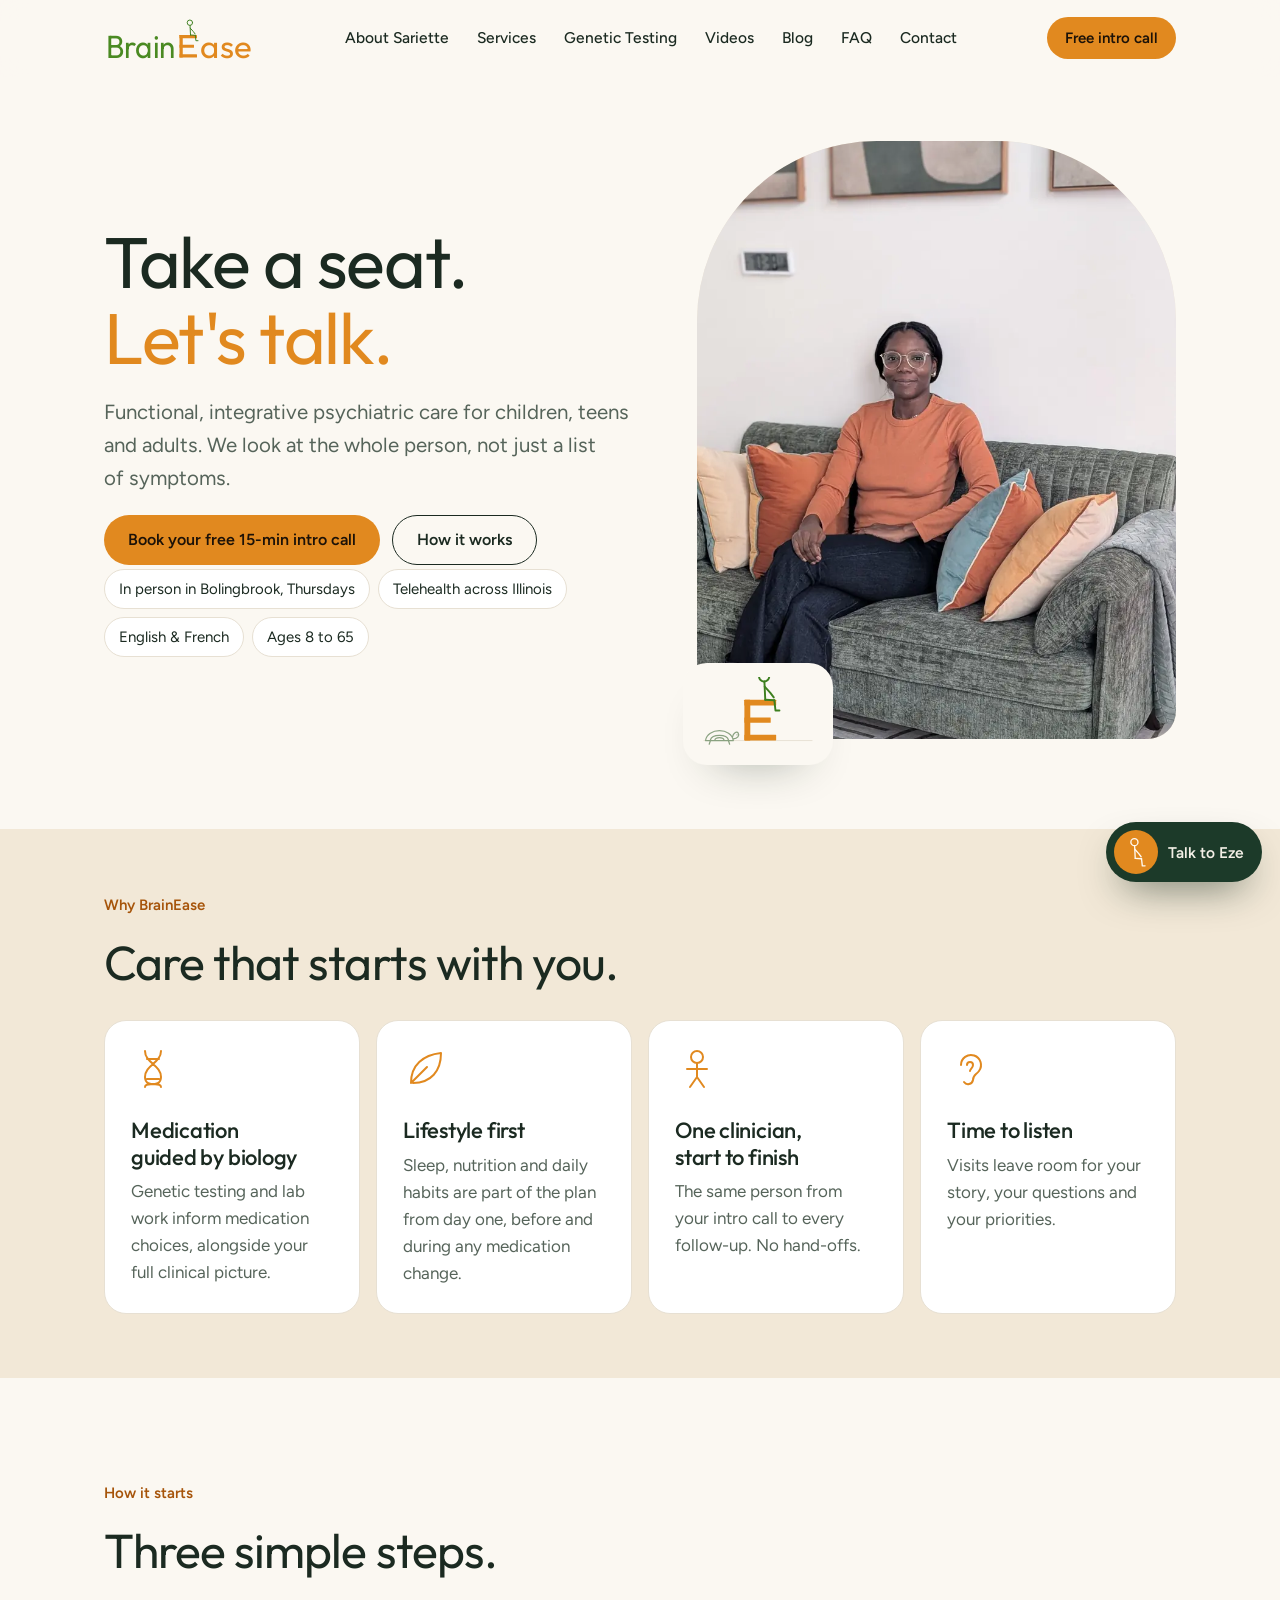
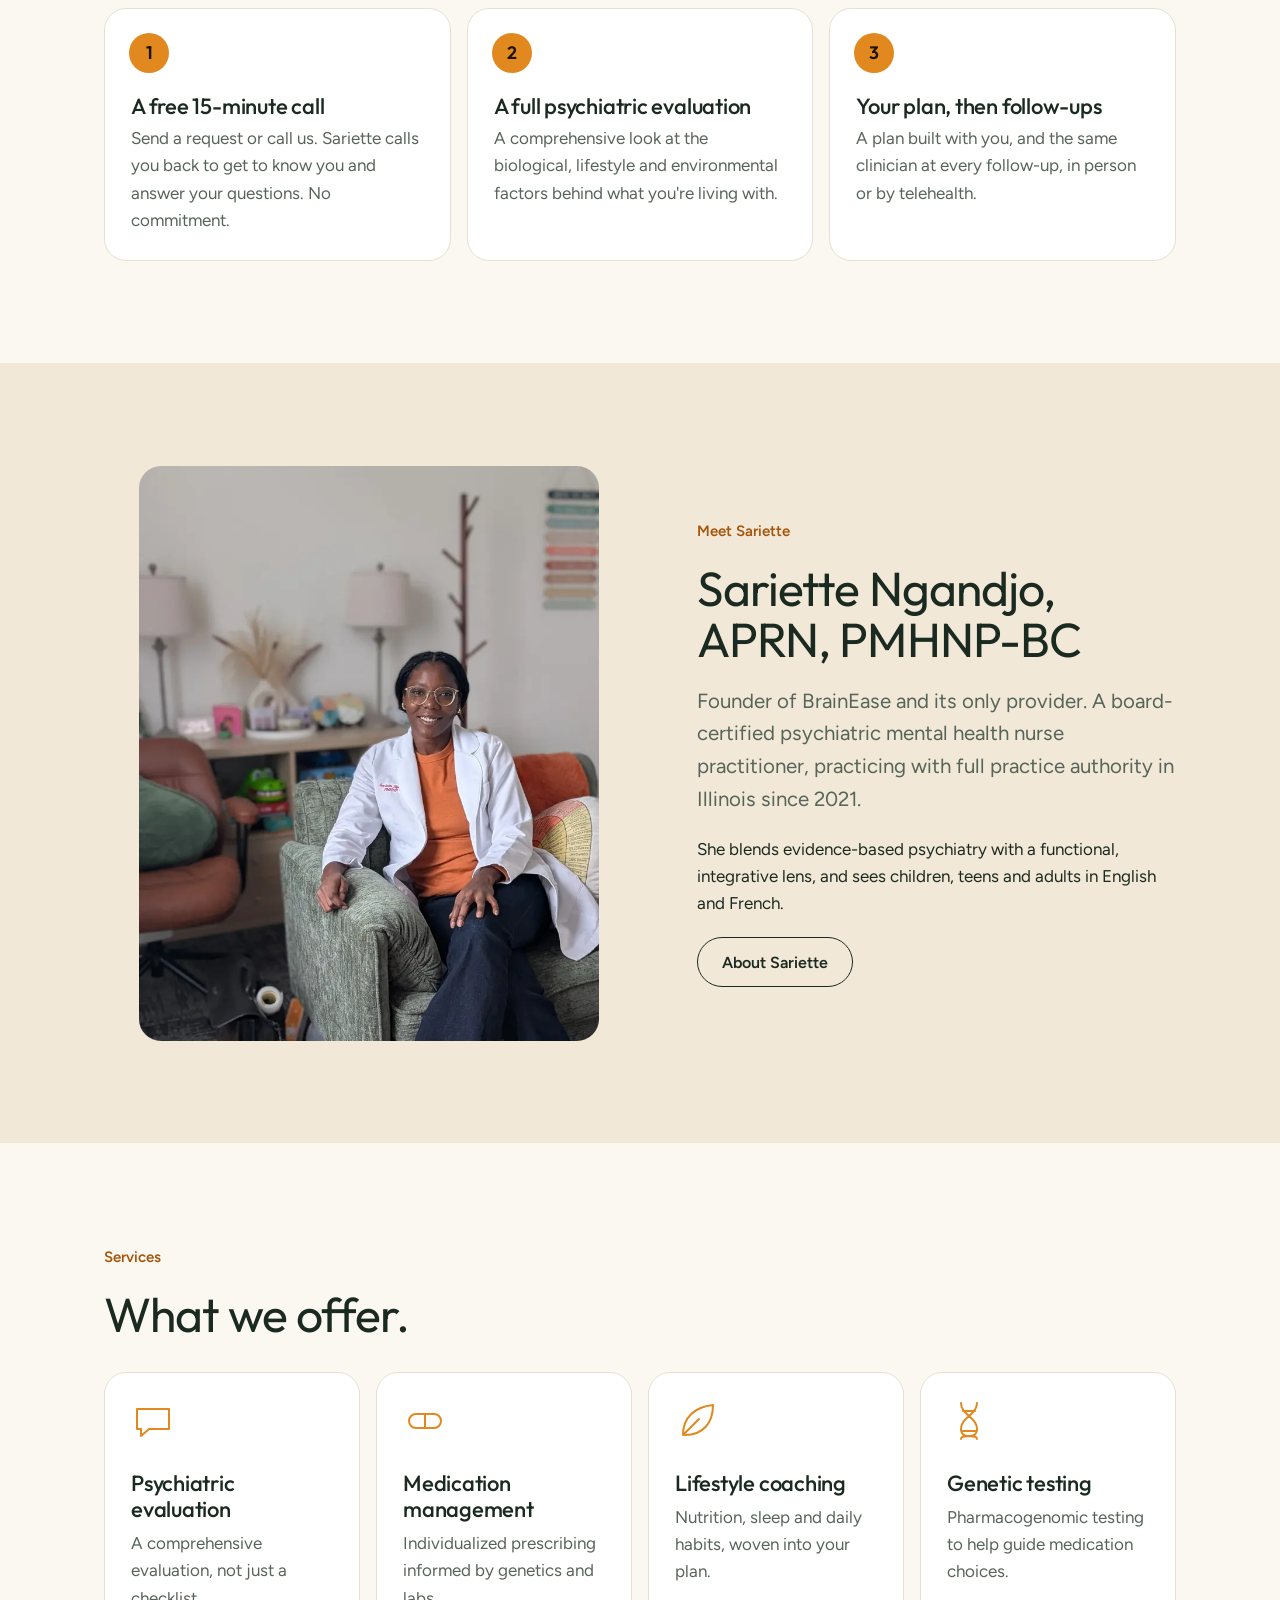
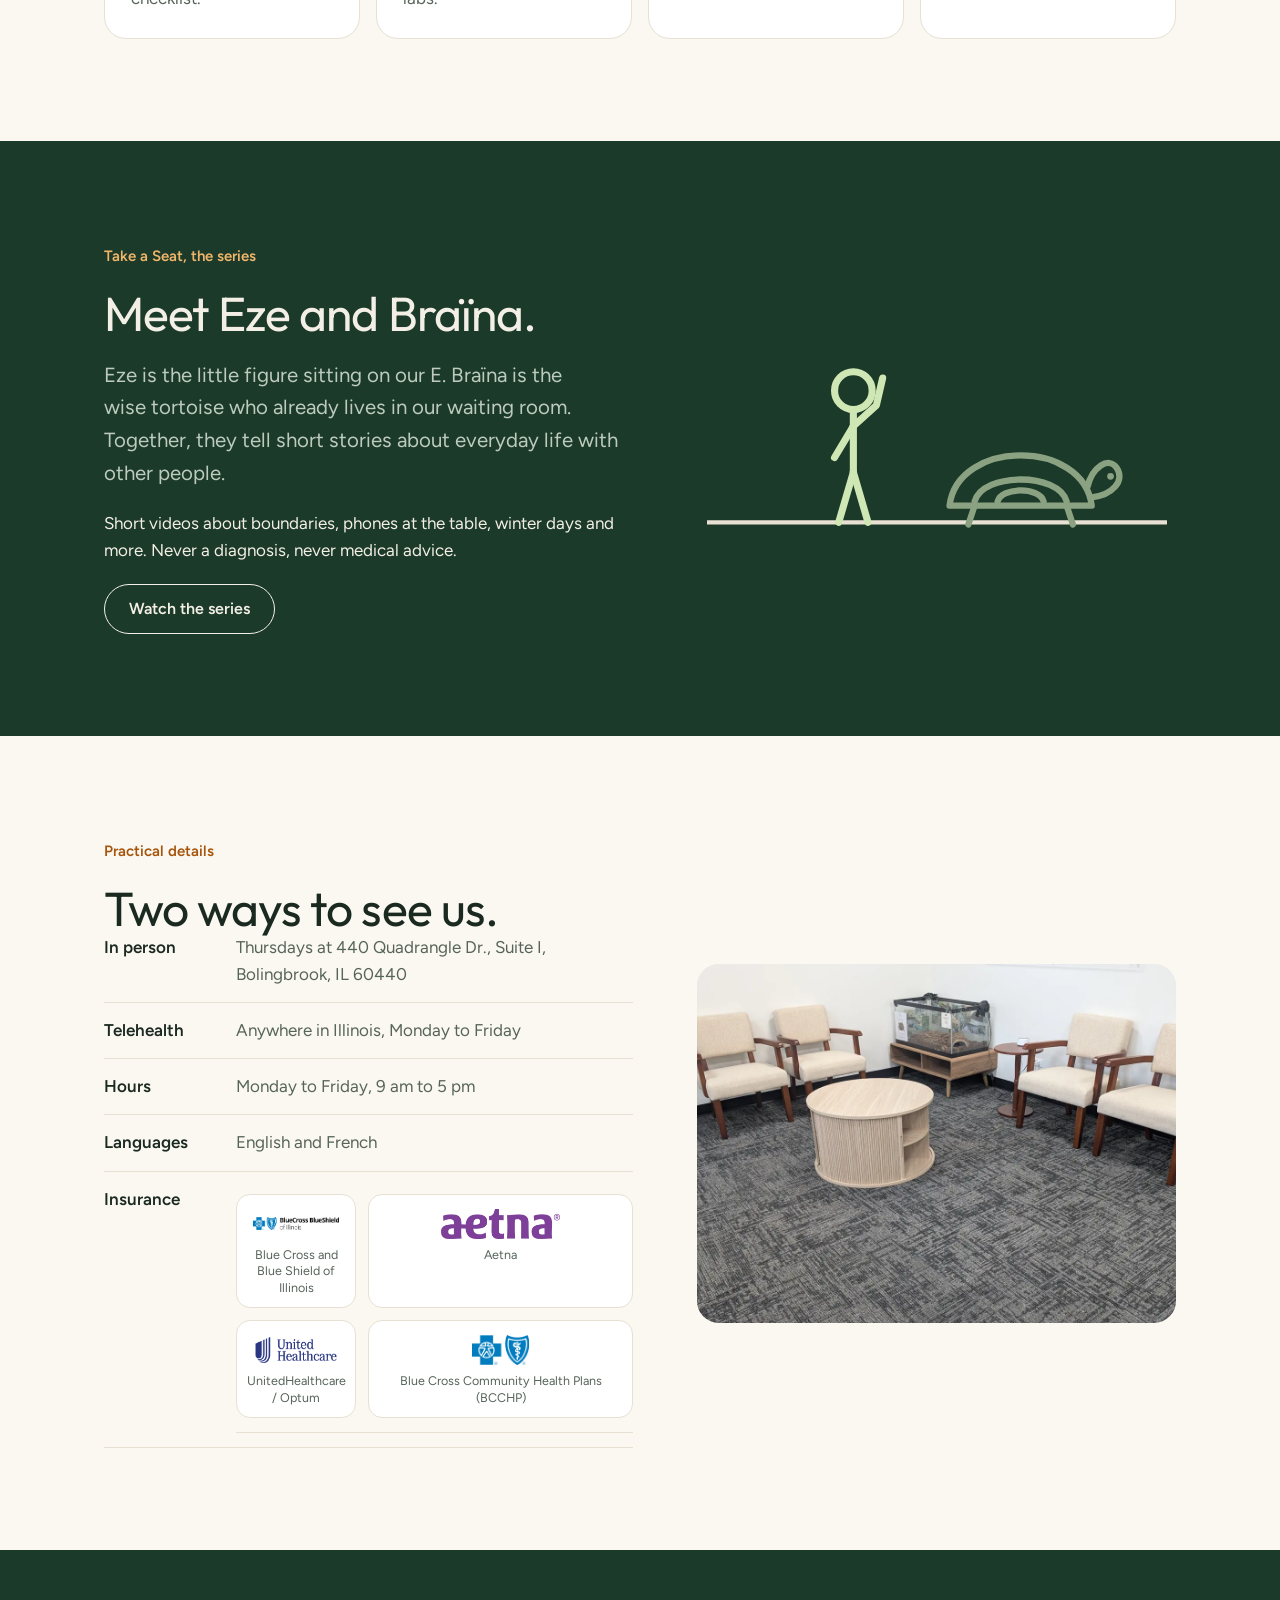
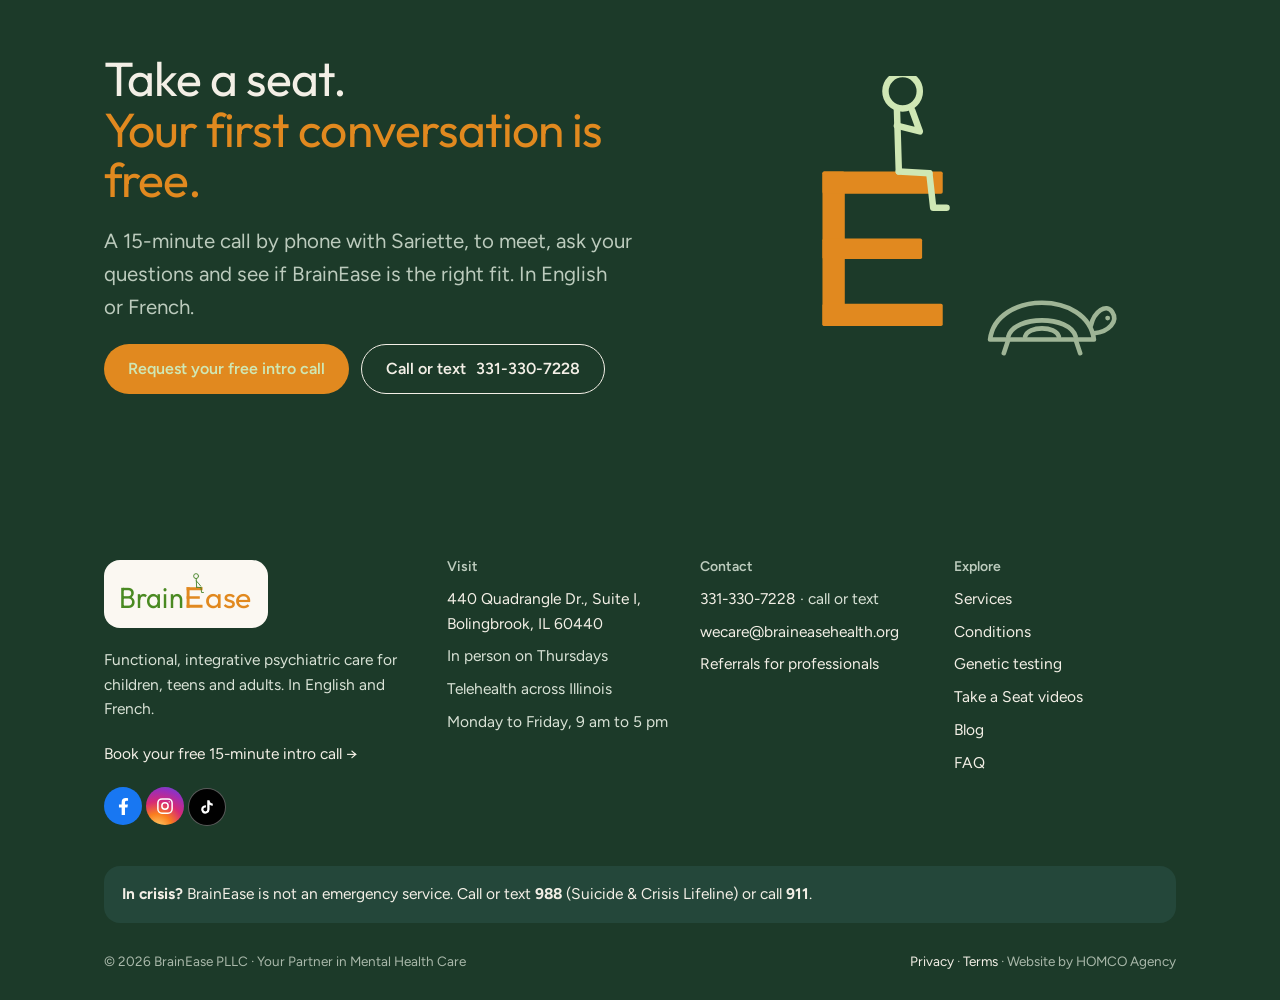
==== commit d1e91c87: "Add TikTok link (footer + sameAs)" ====
--- a/index.html
+++ b/index.html
@@ -14,7 +14,7 @@
 <link rel="preconnect" href="https://fonts.googleapis.com"><link rel="preconnect" href="https://fonts.gstatic.com" crossorigin>
 <link href="https://fonts.googleapis.com/css2?family=Outfit:wght@300;400;500&family=Figtree:wght@400;500;600&display=swap" rel="stylesheet">
 <link rel="stylesheet" href="assets/site.css">
-<script type="application/ld+json">{"@context": "https://schema.org", "@type": "MedicalClinic", "name": "BrainEase PLLC", "url": "https://braineasehealth.org/", "slogan": "Your Partner in Mental Health Care", "telephone": "+1-331-330-7228", "email": "wecare@braineasehealth.org", "image": "https://braineasehealth.org/img/sariette-sofa-orange.jpg", "medicalSpecialty": "Psychiatric", "address": {"@type": "PostalAddress", "streetAddress": "440 Quadrangle Dr., Suite I", "addressLocality": "Bolingbrook", "addressRegion": "IL", "postalCode": "60440", "addressCountry": "US"}, "areaServed": {"@type": "State", "name": "Illinois"}, "availableLanguage": ["English", "French"], "openingHoursSpecification": [{"@type": "OpeningHoursSpecification", "dayOfWeek": ["Monday", "Tuesday", "Wednesday", "Thursday", "Friday"], "opens": "09:00", "closes": "17:00"}], "founder": {"@type": "Person", "name": "Sariette Ngandjo", "honorificSuffix": "APRN, PMHNP-BC", "jobTitle": "Psychiatric Mental Health Nurse Practitioner"}, "sameAs": ["https://www.facebook.com/braineasehealthpllc", "https://www.instagram.com/braineasehealthpllc"]}</script>
+<script type="application/ld+json">{"@context": "https://schema.org", "@type": "MedicalClinic", "name": "BrainEase PLLC", "url": "https://braineasehealth.org/", "slogan": "Your Partner in Mental Health Care", "telephone": "+1-331-330-7228", "email": "wecare@braineasehealth.org", "image": "https://braineasehealth.org/img/sariette-sofa-orange.jpg", "medicalSpecialty": "Psychiatric", "address": {"@type": "PostalAddress", "streetAddress": "440 Quadrangle Dr., Suite I", "addressLocality": "Bolingbrook", "addressRegion": "IL", "postalCode": "60440", "addressCountry": "US"}, "areaServed": {"@type": "State", "name": "Illinois"}, "availableLanguage": ["English", "French"], "openingHoursSpecification": [{"@type": "OpeningHoursSpecification", "dayOfWeek": ["Monday", "Tuesday", "Wednesday", "Thursday", "Friday"], "opens": "09:00", "closes": "17:00"}], "founder": {"@type": "Person", "name": "Sariette Ngandjo", "honorificSuffix": "APRN, PMHNP-BC", "jobTitle": "Psychiatric Mental Health Nurse Practitioner"}, "sameAs": ["https://www.facebook.com/braineasehealthpllc", "https://www.instagram.com/braineasehealthpllc", "https://www.tiktok.com/@braineasehealthpllc"]}</script>
 </head>
 <body>
 <a class="skip" href="#main">Skip to content</a>
@@ -106,7 +106,7 @@
       <a href="index.html" aria-label="BrainEase home" style="display:inline-block;background:#fbf8f2;border-radius:16px;padding:10px 14px"><svg style="height:40px;width:auto" class="ez " viewBox="0 -26 600 176" role="img" aria-label="BrainEase"><text x="6" y="140" font-family="Outfit,sans-serif" font-size="128" fill="#4a8a22" textLength="282" lengthAdjust="spacingAndGlyphs">Brain</text><g transform="translate(302 50) scale(1)" fill="#e1891f"><rect width="13" height="90" rx="1"/><rect width="70" height="13" rx="1"/><rect y="39" width="58" height="12" rx="1"/><rect y="77" width="70" height="13" rx="1"/></g><text x="384" y="140" font-family="Outfit,sans-serif" font-size="128" fill="#e1891f" textLength="206" lengthAdjust="spacingAndGlyphs">ase</text><g transform="translate(346 50) scale(1.2)"><g class="" fill="none" stroke="var(--ez,#3d7f1f)" stroke-width="3.2" stroke-linecap="round" stroke-linejoin="round"><circle class="d" cx="-2" cy="-41" r="9" pathLength="1" style="--d:0.30s"/><path class="d" d="M-1.5 -32 L0 0" pathLength="1" style="--d:0.58s"/><path class="d" d="M-1 -23 L9 -12 L15 -4" pathLength="1" style="--d:0.86s"/><path class="d" d="M0 0 L16 1" pathLength="1" style="--d:1.14s"/><g class="leg"><path class="d" d="M16 1 L18 19 L25 19" pathLength="1" style="--d:1.42s"/></g></g></g></svg></a>
       <p>Functional, integrative psychiatric care for children, teens and adults. In English and French.</p>
       <p><a href="contact.html#request" data-eze="book">Book your free 15-minute intro call →</a></p>
-      <p><a href="https://www.facebook.com/braineasehealthpllc" target="_blank" rel="noopener" aria-label="BrainEase on Facebook" title="BrainEase on Facebook" style="display:inline-flex;align-items:center;justify-content:center;width:38px;height:38px;border-radius:50%;background:#1877F2"><svg width="17" height="17" viewBox="0 0 320 512" fill="#ffffff" aria-hidden="true"><path d="M279.14 288l14.22-92.66h-88.91v-60.13c0-25.35 12.42-50.06 52.24-50.06h40.42V6.26S260.43 0 225.36 0c-73.22 0-121.08 44.38-121.08 124.72v70.62H22.89V288h81.39v224h100.17V288z"/></svg></a> <a href="https://www.instagram.com/braineasehealthpllc" target="_blank" rel="noopener" aria-label="BrainEase on Instagram" title="BrainEase on Instagram" style="display:inline-flex;align-items:center;justify-content:center;width:38px;height:38px;border-radius:50%;background:radial-gradient(circle at 30% 110%, #feda75 0%, #fa7e1e 30%, #d62976 55%, #962fbf 80%, #4f5bd5 100%)"><svg width="18" height="18" viewBox="0 0 24 24" fill="none" stroke="#ffffff" stroke-width="2" aria-hidden="true"><rect x="2.5" y="2.5" width="19" height="19" rx="5.5"/><circle cx="12" cy="12" r="4.2"/><circle cx="17.6" cy="6.4" r="0.8" fill="#ffffff" stroke="none"/></svg></a></p>
+      <p><a href="https://www.facebook.com/braineasehealthpllc" target="_blank" rel="noopener" aria-label="BrainEase on Facebook" title="BrainEase on Facebook" style="display:inline-flex;align-items:center;justify-content:center;width:38px;height:38px;border-radius:50%;background:#1877F2"><svg width="17" height="17" viewBox="0 0 320 512" fill="#ffffff" aria-hidden="true"><path d="M279.14 288l14.22-92.66h-88.91v-60.13c0-25.35 12.42-50.06 52.24-50.06h40.42V6.26S260.43 0 225.36 0c-73.22 0-121.08 44.38-121.08 124.72v70.62H22.89V288h81.39v224h100.17V288z"/></svg></a> <a href="https://www.instagram.com/braineasehealthpllc" target="_blank" rel="noopener" aria-label="BrainEase on Instagram" title="BrainEase on Instagram" style="display:inline-flex;align-items:center;justify-content:center;width:38px;height:38px;border-radius:50%;background:radial-gradient(circle at 30% 110%, #feda75 0%, #fa7e1e 30%, #d62976 55%, #962fbf 80%, #4f5bd5 100%)"><svg width="18" height="18" viewBox="0 0 24 24" fill="none" stroke="#ffffff" stroke-width="2" aria-hidden="true"><rect x="2.5" y="2.5" width="19" height="19" rx="5.5"/><circle cx="12" cy="12" r="4.2"/><circle cx="17.6" cy="6.4" r="0.8" fill="#ffffff" stroke="none"/></svg></a> <a href="https://www.tiktok.com/@braineasehealthpllc" target="_blank" rel="noopener" aria-label="BrainEase on TikTok" title="BrainEase on TikTok" style="display:inline-flex;align-items:center;justify-content:center;width:38px;height:38px;border-radius:50%;background:#010101;border:1px solid rgba(255,255,255,0.35)"><svg width="16" height="16" viewBox="0 0 24 24" fill="#ffffff" aria-hidden="true"><path d="M19.59 6.69a4.83 4.83 0 0 1-3.77-4.25V2h-3.45v13.67a2.89 2.89 0 0 1-5.2 1.74 2.89 2.89 0 0 1 2.31-4.64 2.93 2.93 0 0 1 .88.13V9.4a6.84 6.84 0 0 0-1-.05A6.33 6.33 0 0 0 5 20.1a6.34 6.34 0 0 0 10.86-4.43v-7a8.16 8.16 0 0 0 4.77 1.52v-3.4a4.85 4.85 0 0 1-1-.1z"/></svg></a></p>
     </div>
     <div><h4>Visit</h4><ul>
       <li><a data-href="mapsUrl" href="#" target="_blank" rel="noopener" data-cfg="address">440 Quadrangle Dr., Suite I, Bolingbrook, IL 60440</a></li>
